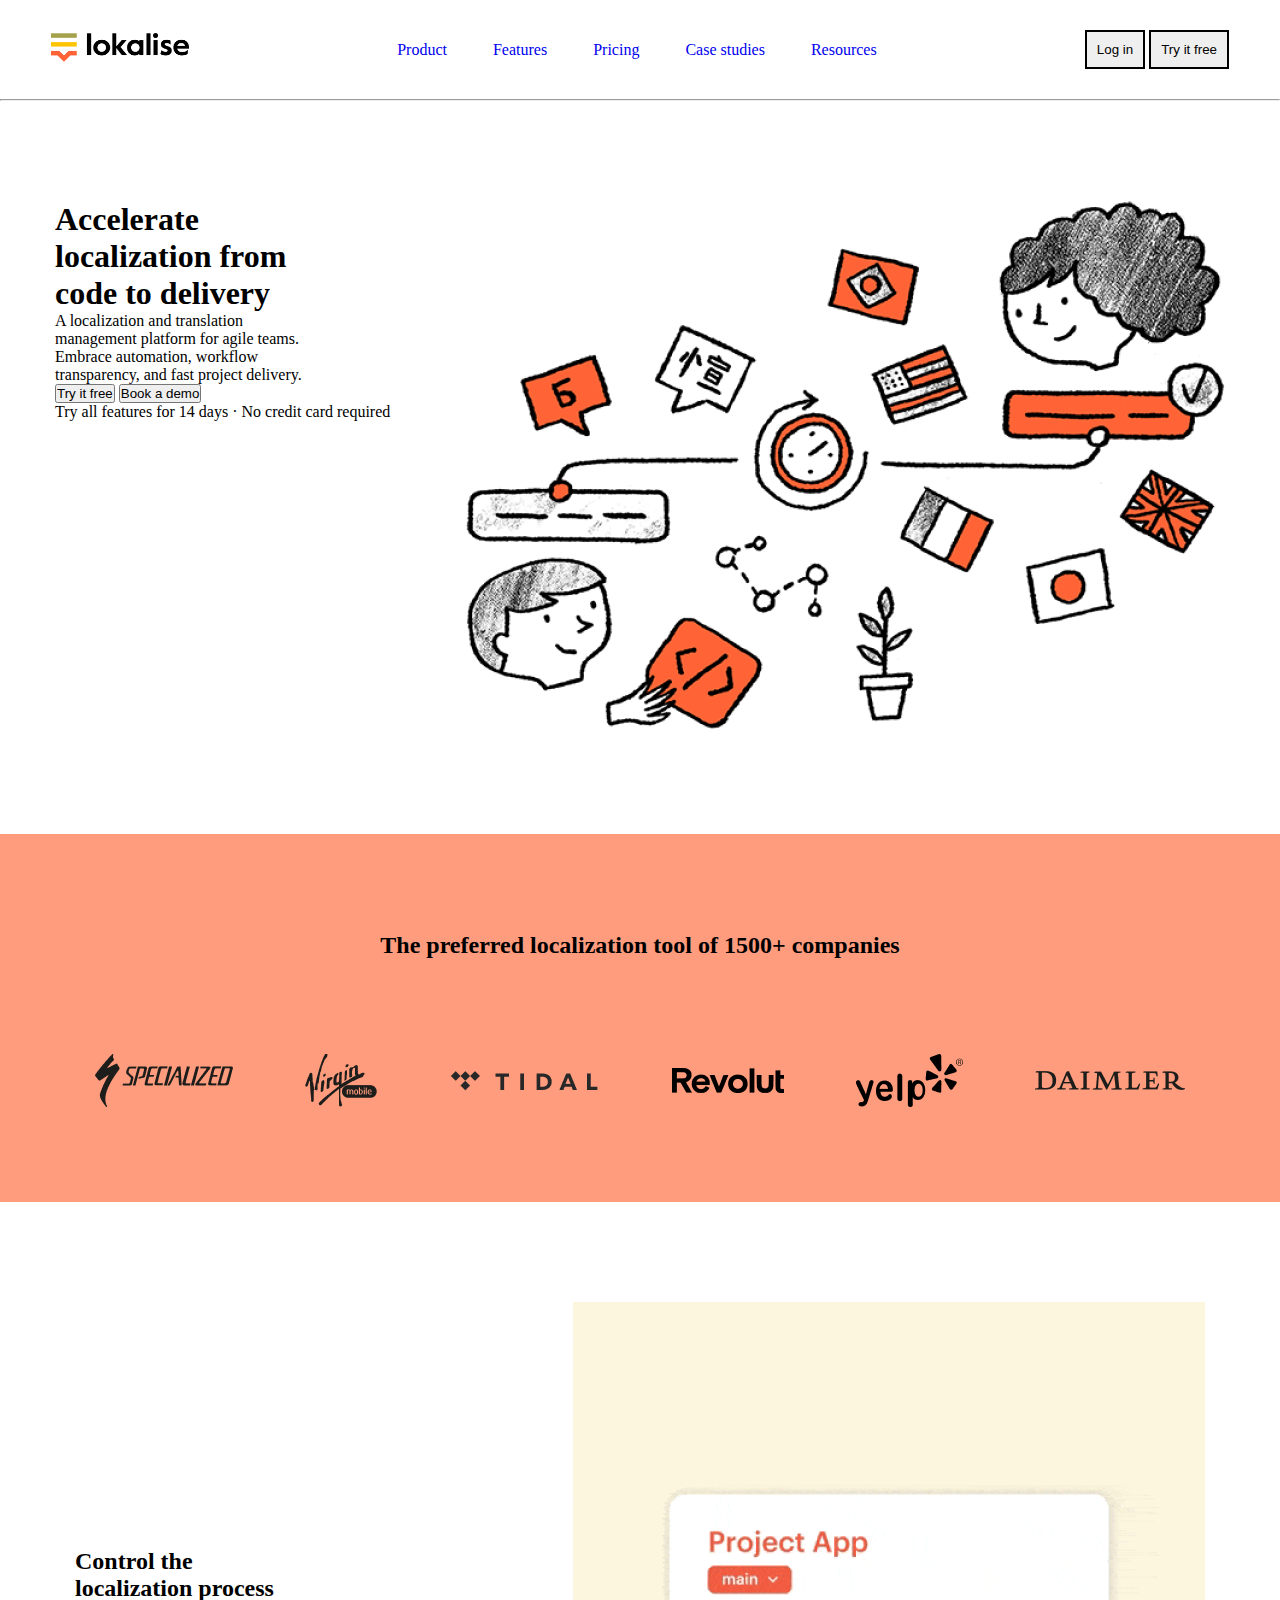
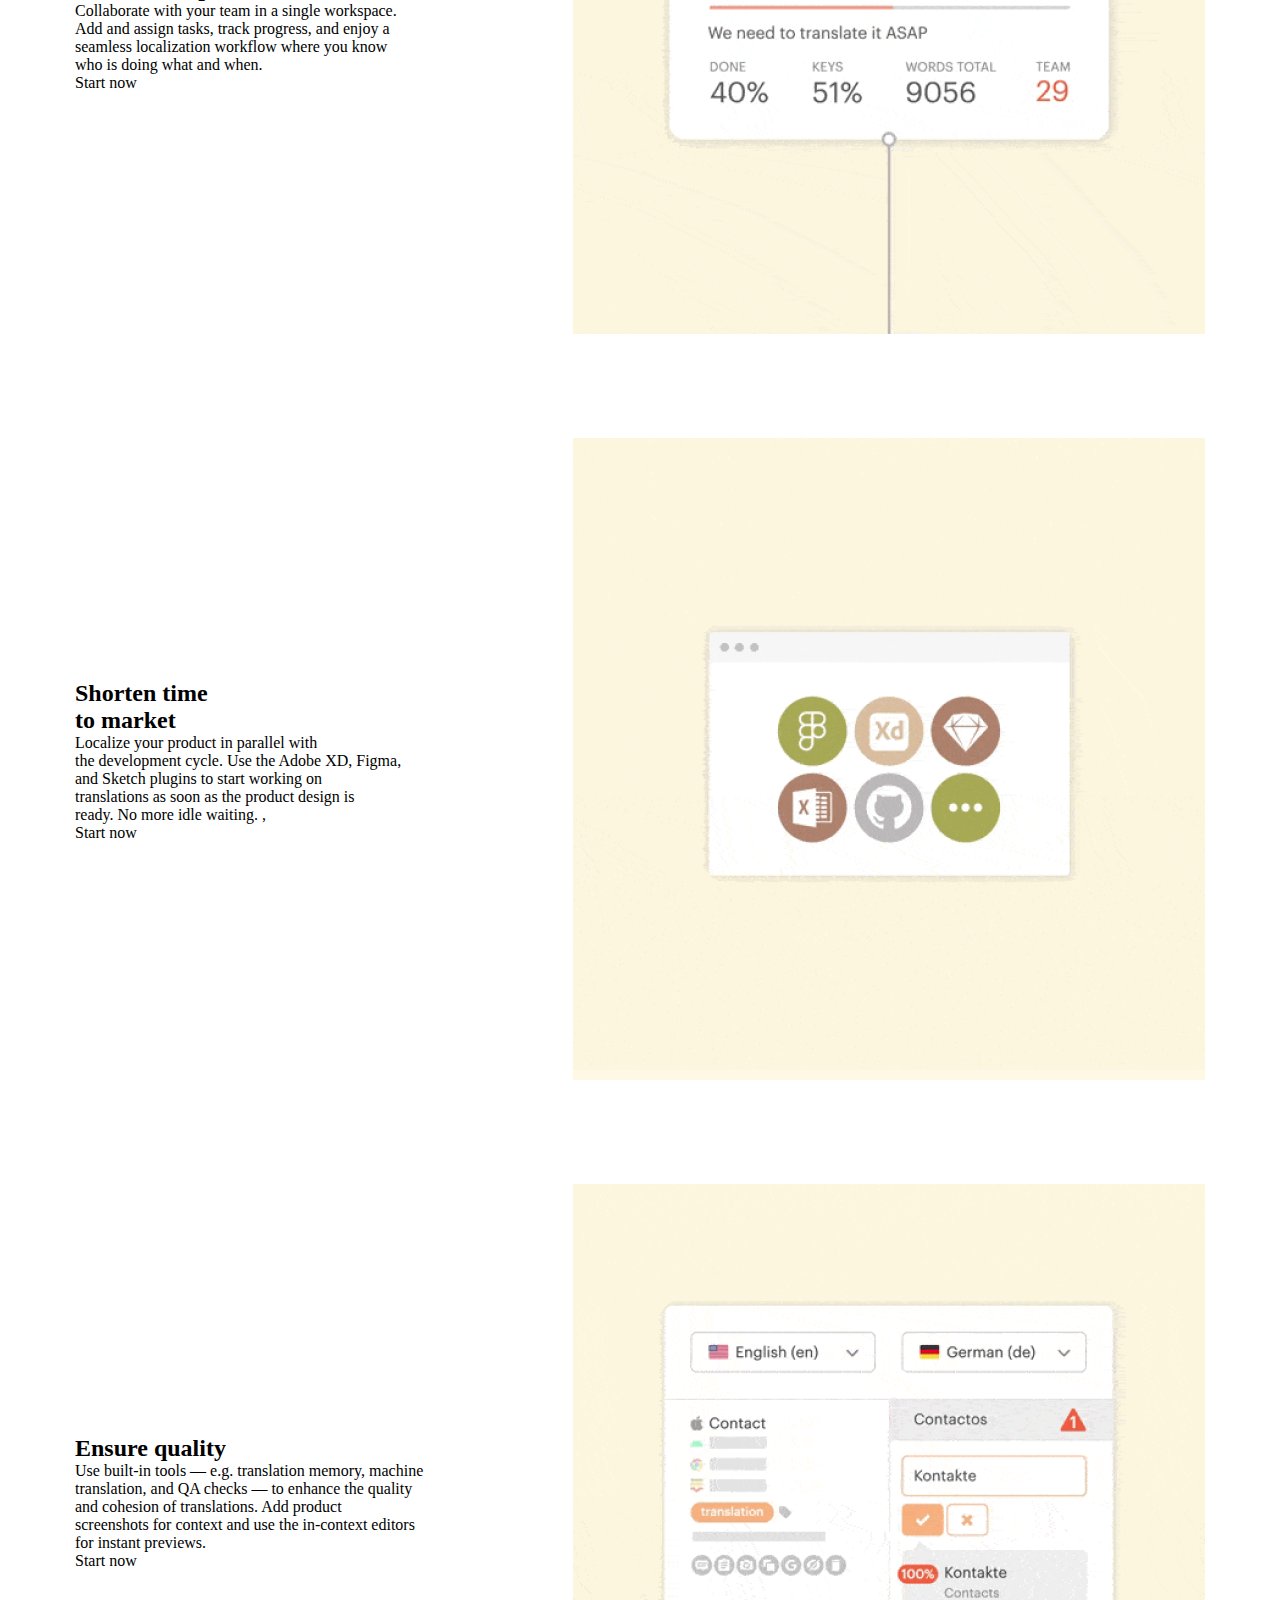
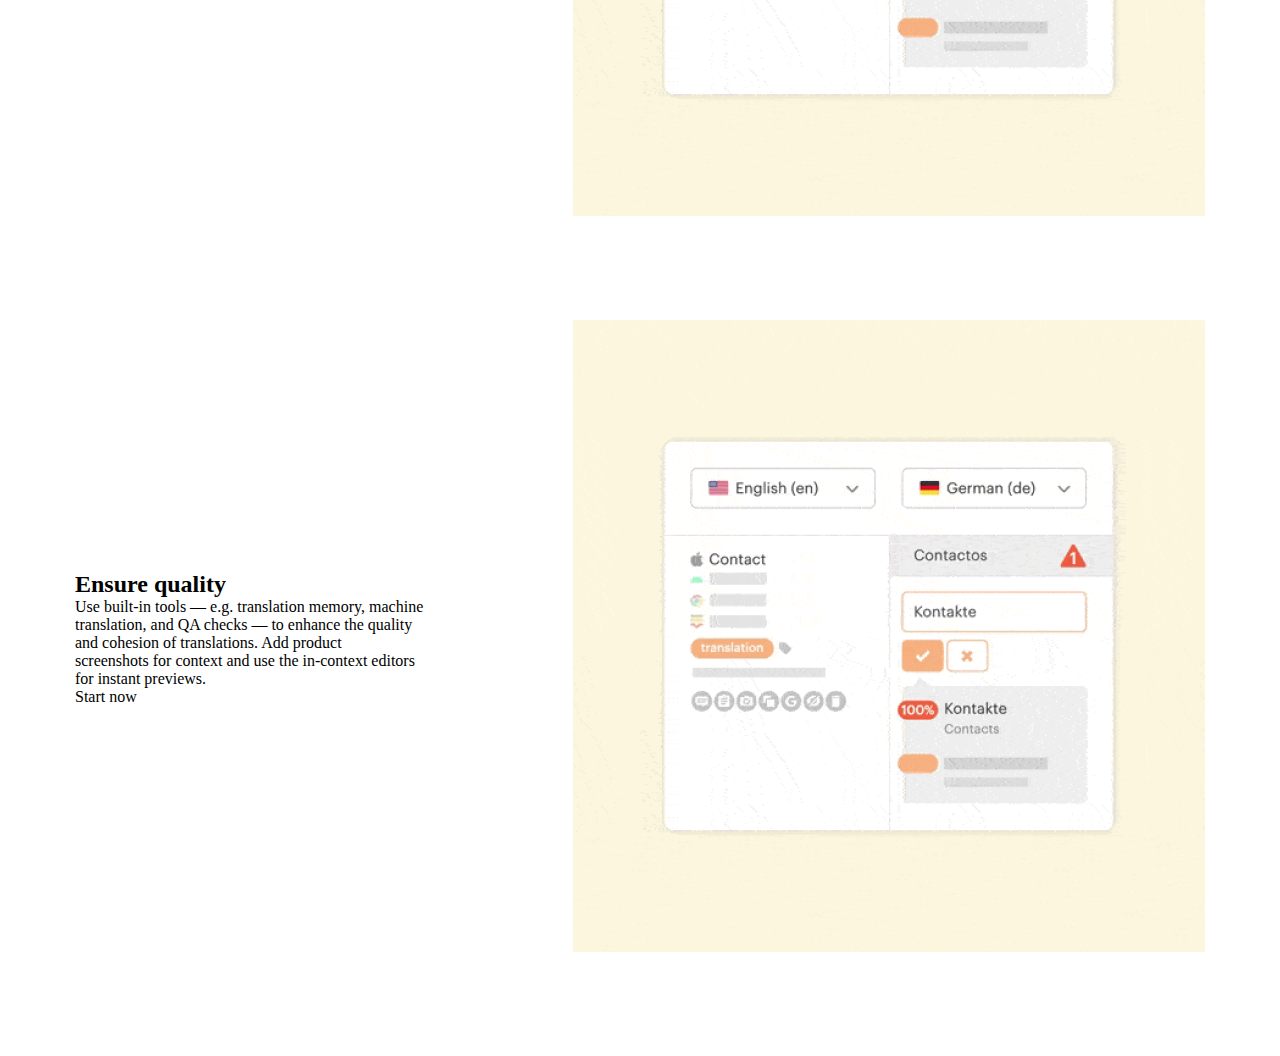
==== index.html @ 1bf02a61 "HW9" ====
<!DOCTYPE html>
<html lang="en">
<head>
    <meta charset="UTF-8">
    <title>Title</title>
    <link rel="stylesheet" href="./css/style.css">
</head>
<body>
    <header class="main_block">
        <div class="header_menu">
            <div class="main_logo">
                <img src="./img/main_logo.png" alt="main logo">
            </div>
            <div class="main_menu">
                <nav>
                    <ul>
                        <li><a href="#">Product</a></li>
                        <li><a href="#">Features</a></li>
                        <li><a href="#">Pricing</a></li>
                        <li><a href="#">Case studies</a></li>
                        <li><a href="#">Resources</a></li>
                    </ul>
                </nav>
            </div>
            <div class="btn_main">
                <button>Log in</button>
                <button>Try it free</button>
            </div>
        </div>
        <hr>
        <section class="header_section">
            <div class="header_block">
                <div class="header_h">
                    <h1>Accelerate <br>
                        localization from <br>
                        code to delivery</h1>
                </div>
                <div class="header_description">
                    <p>A localization and translation <br>
                        management platform for agile teams. <br>
                        Embrace automation, workflow <br>
                        transparency, and fast project delivery.</p>
                </div>
                <div class="header_btn">
                    <button class="btn_orange">Try it free</button>
                    <button class="btn_white">Book a demo</button>
                </div>
                <div class="header_footer">
                    <p>Try all features for 14 days · No credit card required</p>
                </div>
            </div>
            <div class="header_img">
                <img src="./img/head_bg.png" alt="header image">
            </div>
        </section>
    </header>
    <section class="prefer_block">
        <div class="prefer_h">
            <h2>The preferred localization tool of 1500+ companies</h2>
        </div>
        <div class="prefer_logo">
            <img src="./img/logo1.png" alt="logo">
            <img src="./img/logo2.png" alt="logo">
            <img src="./img/logo3.png" alt="logo">
            <img src="./img/logo4.png" alt="logo">
            <img src="./img/logo5.png" alt="logo">
            <img src="./img/logo6.png" alt="logo">
        </div>
    </section>
    <section class="body_all">
        <div class="body_text">
            <div class="body_h2">
                <h2>Control the<br>
                    localization process</h2>
            </div>
            <div class="body_description">
                <p>Collaborate with your team in a single workspace. <br>
                    Add and assign tasks, track progress, and enjoy a <br>
                    seamless localization workflow where you know <br>
                    who is doing what and when.</p>
            </div>
            <div class="body_start">
                <p>Start now</p>
            </div>
        </div>
        <div class="body_img">
            <img src="./img/body1.png" alt="">
        </div>
    </section>
    <section class="body_all">
        <div class="body_text">
            <div class="body_h2">
                <h2>Shorten time <br>
                    to market</h2>
            </div>
            <div class="body_description">
                <p>Localize your product in parallel with <br>
                    the development cycle. Use the Adobe XD, Figma, <br>
                    and Sketch plugins to start working on <br>
                    translations as soon as the product design is <br>
                    ready. No more idle waiting.
                    ,</p>
            </div>
            <div class="body_start">
                <p>Start now</p>
            </div>
        </div>
        <div class="body_img">
            <img src="./img/body2.png" alt="">
        </div>
    </section>
    <section class="body_all">
        <div class="body_text">
            <div class="body_h2">
                <h2>Ensure quality</h2>
            </div>
            <div class="body_description">
                <p>Use built-in tools — e.g. translation memory, machine <br>
                    translation, and QA checks — to enhance the quality <br>
                    and cohesion of translations. Add product <br>
                    screenshots for context and use the in-context editors <br>
                    for instant previews.</p>
            </div>
            <div class="body_start">
                <p>Start now</p>
            </div>
        </div>
        <div class="body_img">
            <img src="./img/body3.png" alt="">
        </div>
    </section>
    <section class="body_all flex_flow">
        <div class="body_text">
            <div class="body_h2">
                <h2>Ensure quality</h2>
            </div>
            <div class="body_description">
                <p>Use built-in tools — e.g. translation memory, machine <br>
                    translation, and QA checks — to enhance the quality <br>
                    and cohesion of translations. Add product <br>
                    screenshots for context and use the in-context editors <br>
                    for instant previews.</p>
            </div>
            <div class="body_start">
                <p>Start now</p>
            </div>
        </div>
        <div class="body_img">
            <img src="./img/body3.png" alt="">
        </div>
    </section>
    </body>
</html>
---- css/style.css ----
*,body,html{
    margin: 0;
    padding: 0;
    box-sizing: border-box;
    text-decoration: none;
    list-style: none;
    /*border: none;*/
}

.main_block{
}

.main_logo img{
    width: 138px;
}


.header_menu{
    margin: 30px 51px;
    display: flex;
    /*flex-direction: column; !*column-reverse row* *!*/
    /*justify-content: center;*/
    /*justify-content: flex-end;*/
    justify-content: space-between;  /*Основная ось*/
    align-items: center; /*Доп ось*/
    flex-wrap: wrap; /*перенос на след строку*/
}

.main_menu li{
    display: inline-block;
    margin: 0 21px;
}

.btn_main button{
    border: black;
    border: 2px solid black;
    padding: 10px;
}

.header_section{
    display: flex;
    justify-content: space-between;
    margin: 0 55px;
    padding: 100px 0;
    flex-wrap: wrap;
}

.header_block{
/*    margin: 0 55px;*/
/*    padding: 100px 0;*/
/*    background: url("../img/head_bg.png") no-repeat;*/
/*    background-size: contain;*/
/*    background-position: right 150px;*/
}

.header_img{
    float: right;
}

.prefer_block{
    background-color: #FF9C7D;
    min-height: 100px;
}

.prefer_h h2{
    padding-top: 98px;
    text-align: center;
}

.prefer_logo{
    display: flex;
    justify-content: space-between;
    align-items: center;
    padding: 95px;
    flex-wrap: wrap;
}

.body_all{
    display: flex;
    justify-content: space-between;
    margin: 100px 75px;
    align-items: center;
    flex-wrap: wrap;
}

.body_all flex_flow{
    flex-flow: column wrap;
}
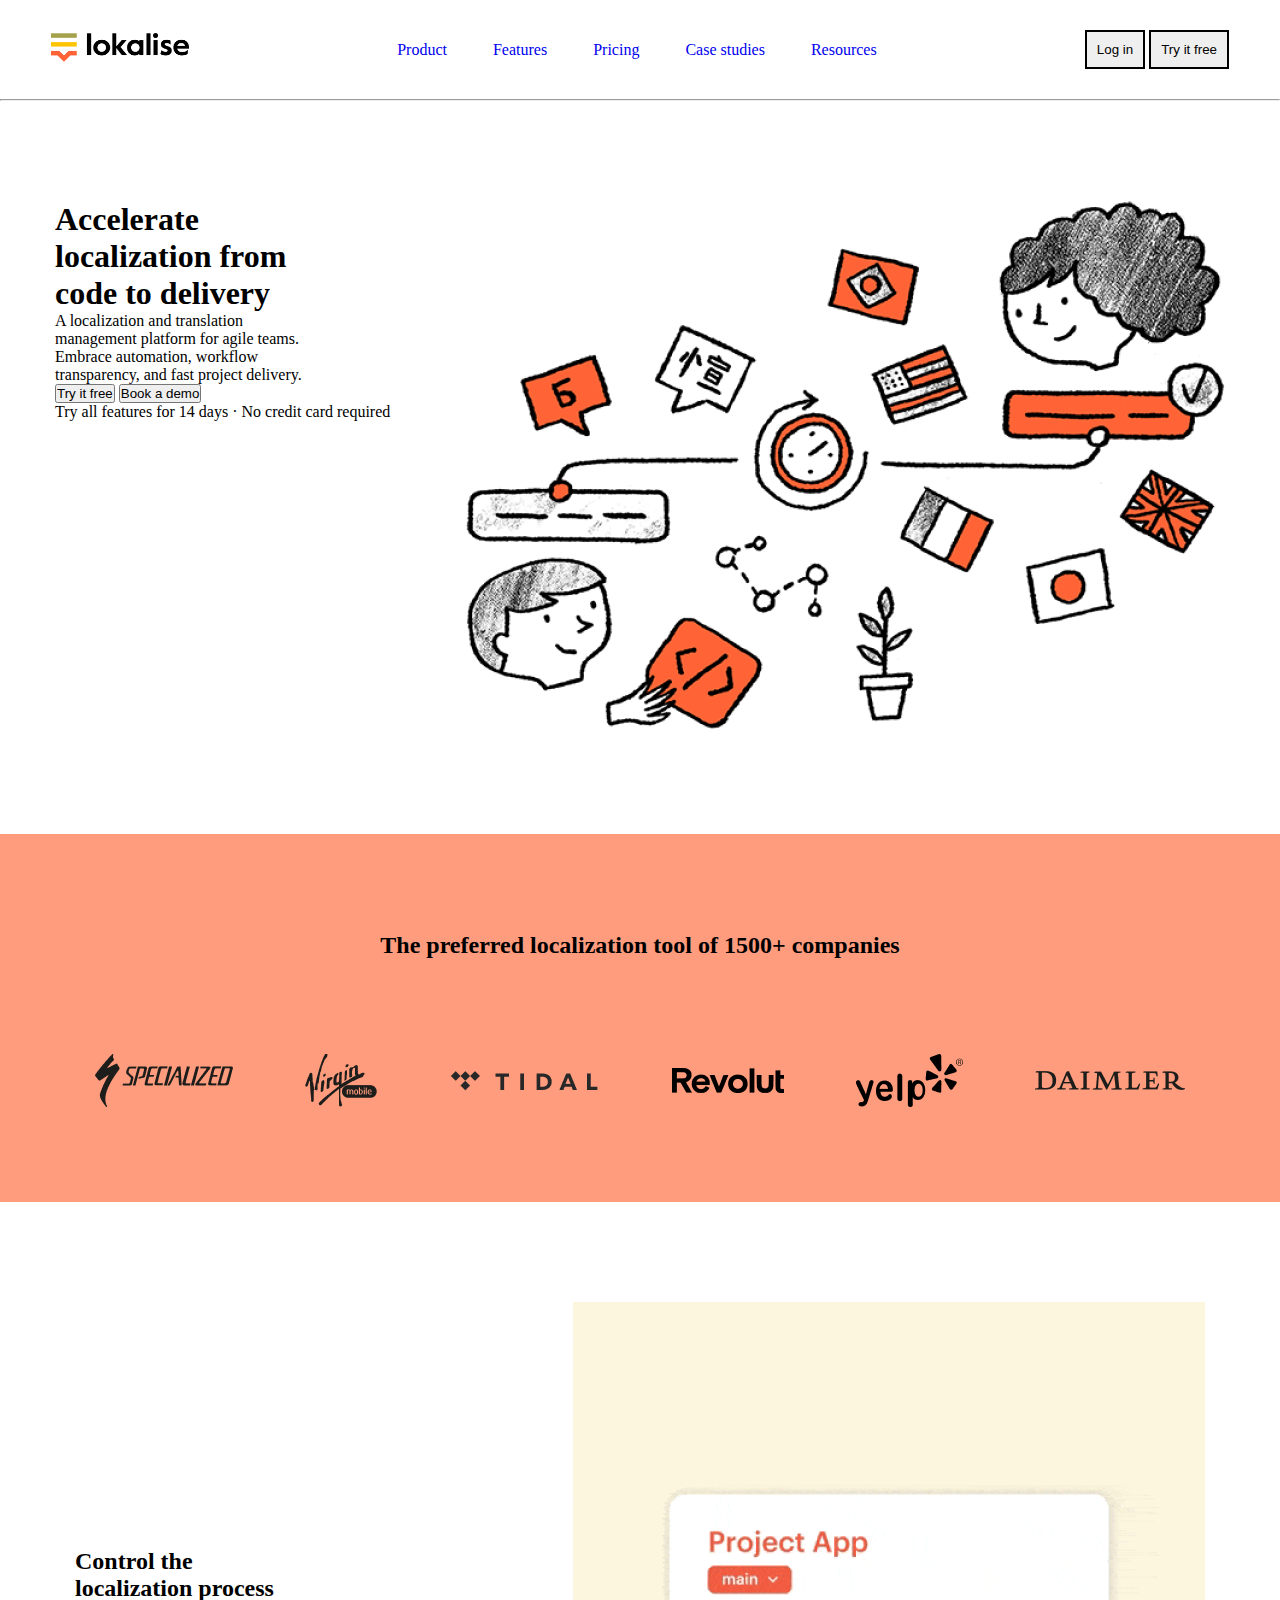
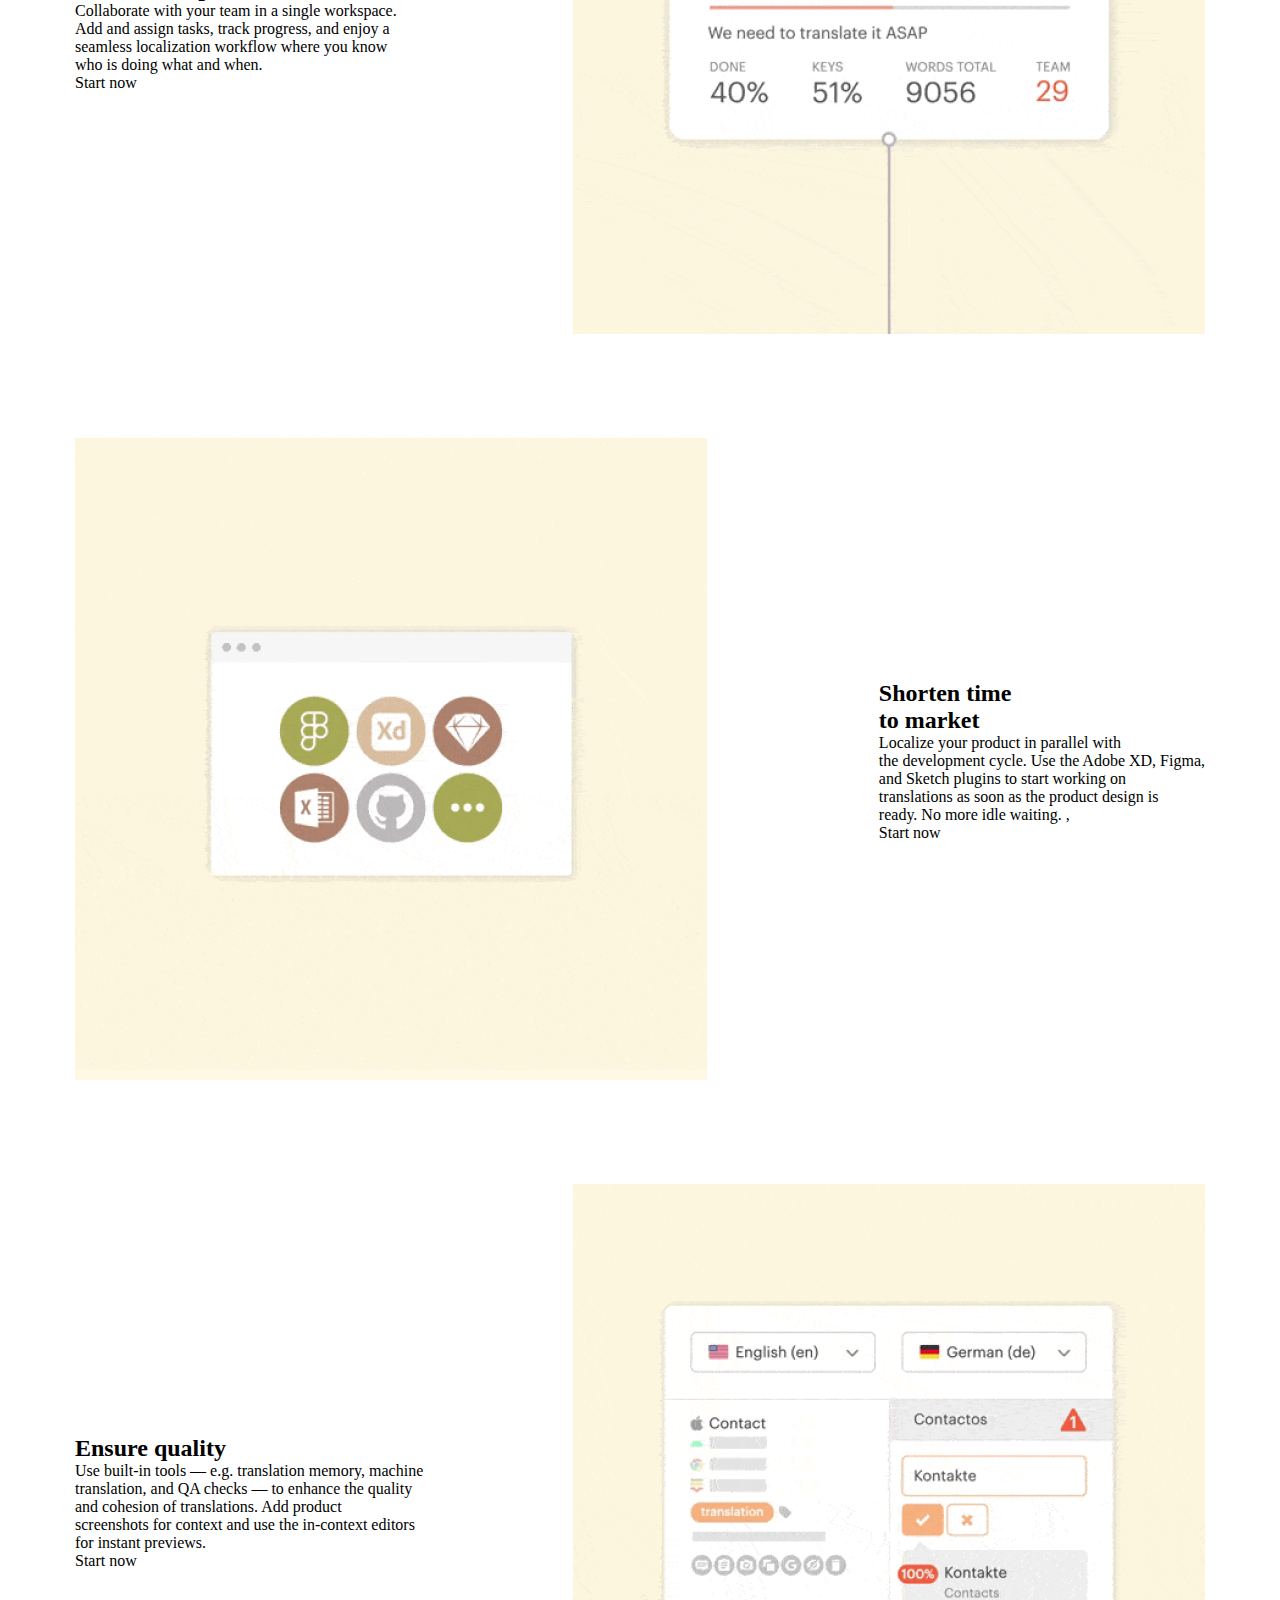
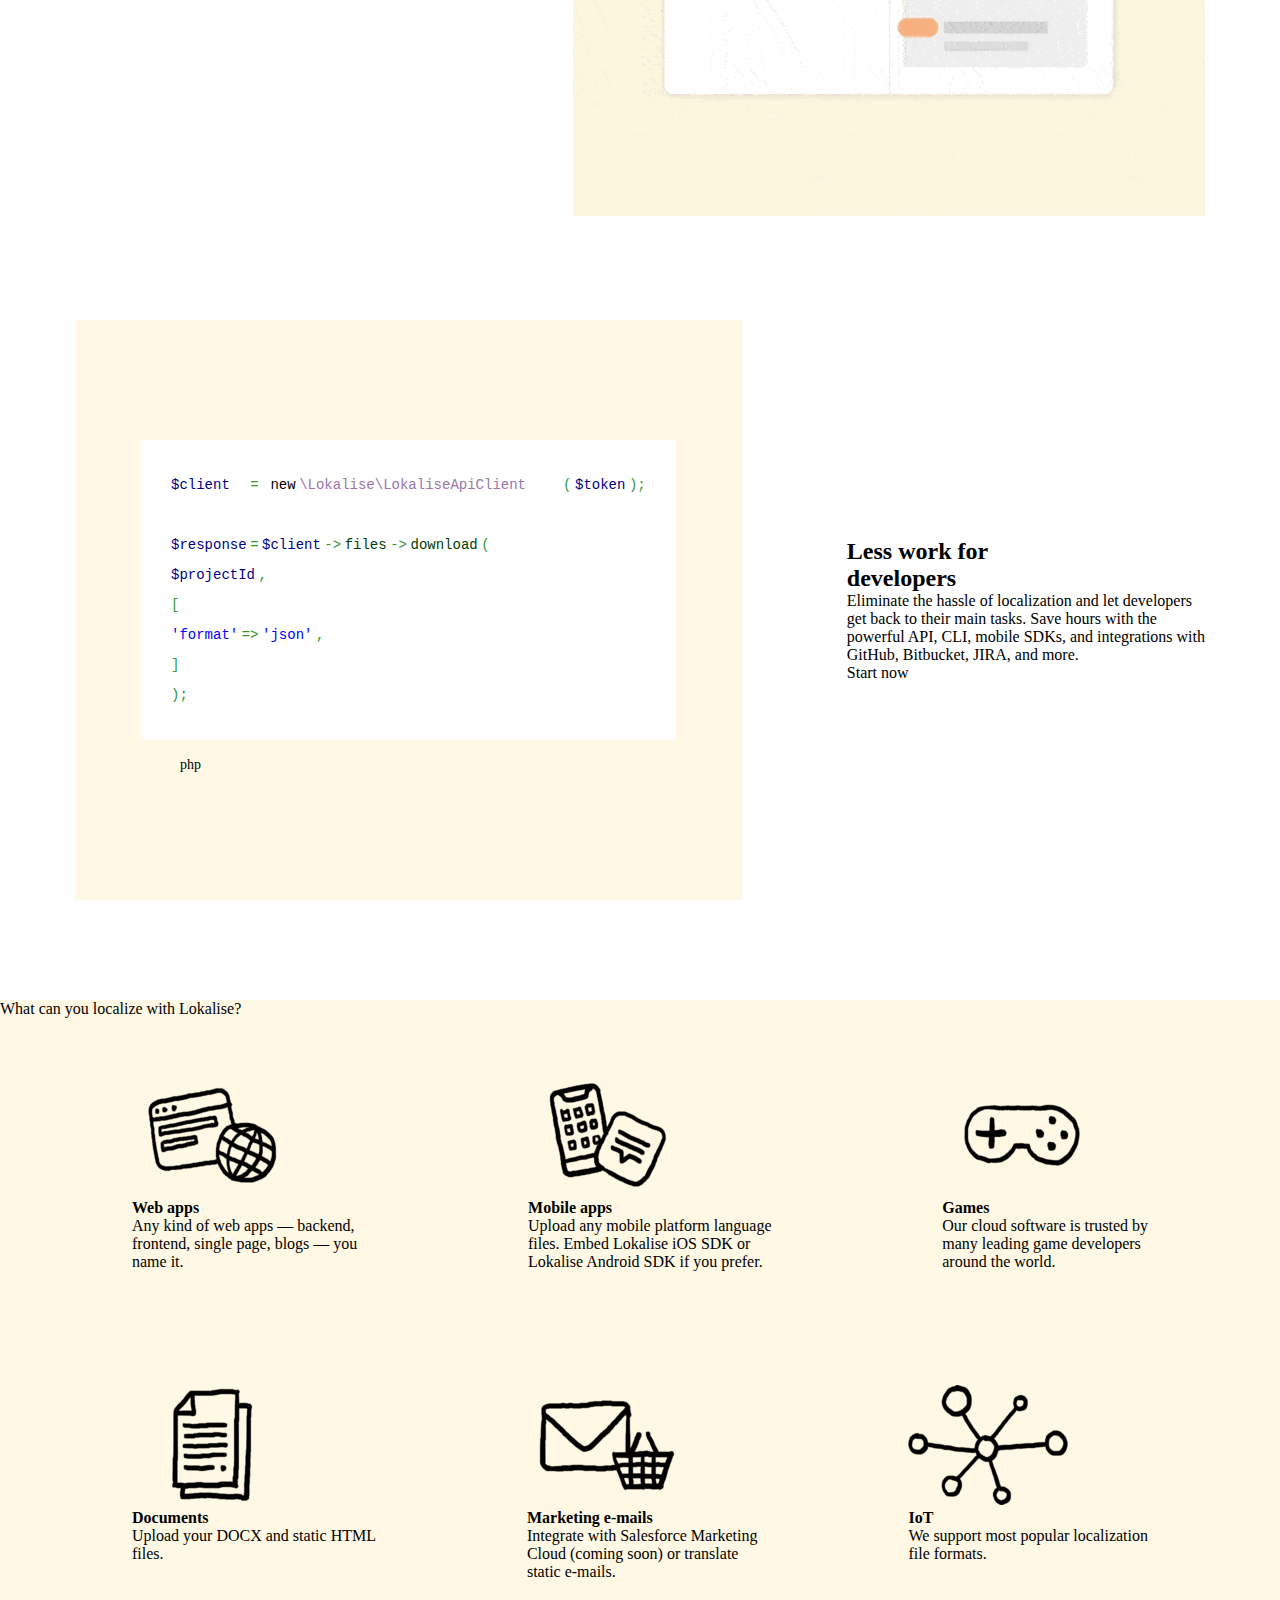
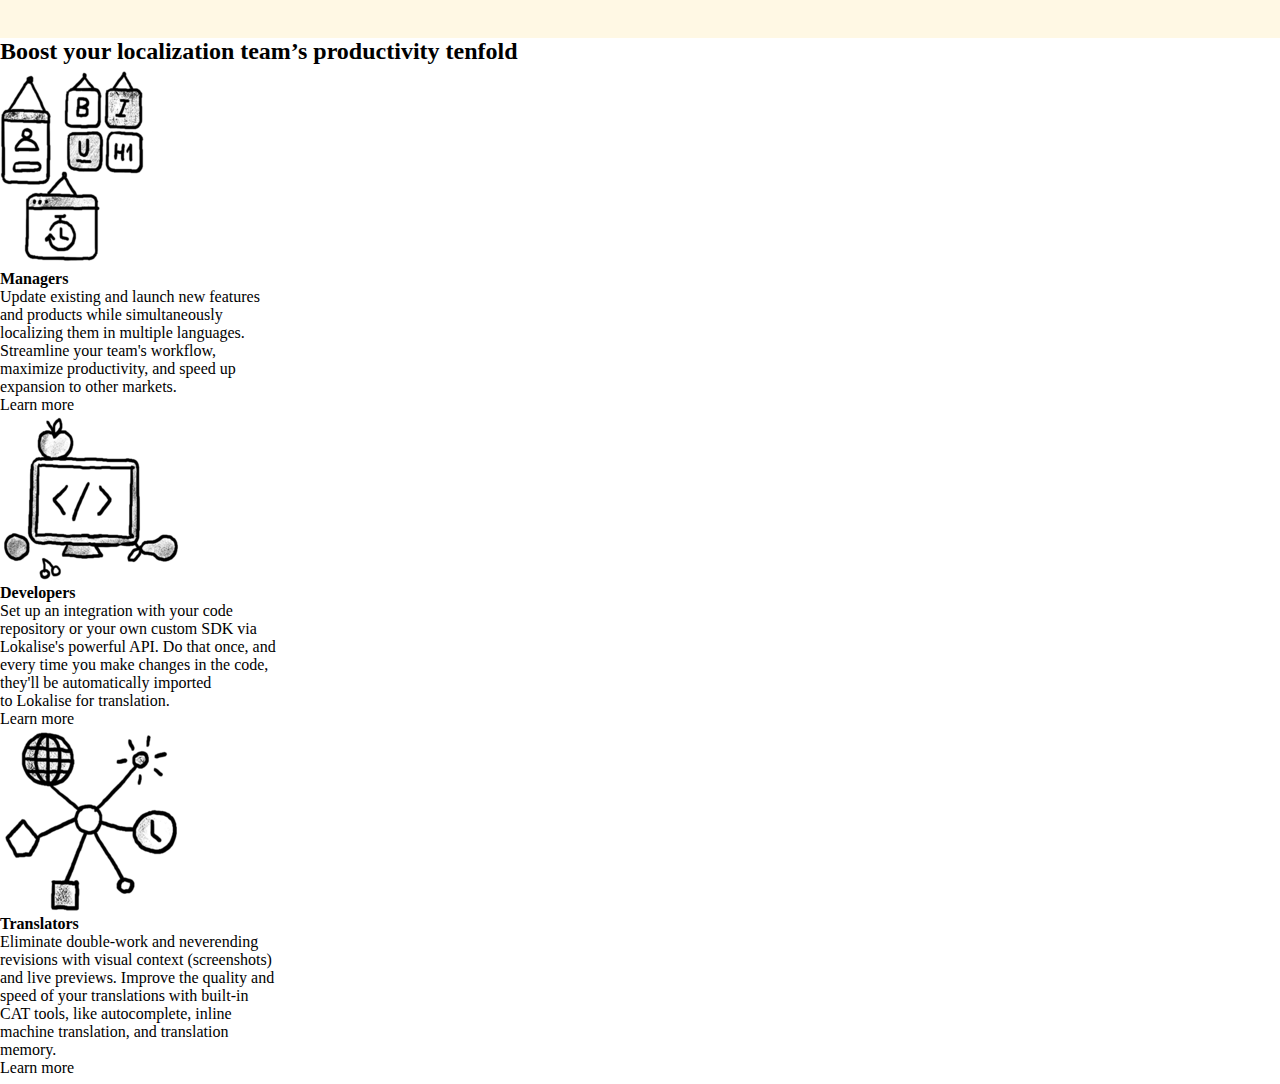
==== commit 1226657a: "HW9" ====
--- a/index.html
+++ b/index.html
@@ -5,149 +5,278 @@
     <title>Title</title>
     <link rel="stylesheet" href="./css/style.css">
 </head>
-<body>
-    <header class="main_block">
-        <div class="header_menu">
-            <div class="main_logo">
-                <img src="./img/main_logo.png" alt="main logo">
-            </div>
-            <div class="main_menu">
-                <nav>
-                    <ul>
-                        <li><a href="#">Product</a></li>
-                        <li><a href="#">Features</a></li>
-                        <li><a href="#">Pricing</a></li>
-                        <li><a href="#">Case studies</a></li>
-                        <li><a href="#">Resources</a></li>
-                    </ul>
-                </nav>
-            </div>
-            <div class="btn_main">
-                <button>Log in</button>
-                <button>Try it free</button>
-            </div>
-        </div>
-        <hr>
-        <section class="header_section">
-            <div class="header_block">
-                <div class="header_h">
-                    <h1>Accelerate <br>
-                        localization from <br>
-                        code to delivery</h1>
-                </div>
-                <div class="header_description">
-                    <p>A localization and translation <br>
-                        management platform for agile teams. <br>
-                        Embrace automation, workflow <br>
-                        transparency, and fast project delivery.</p>
-                </div>
-                <div class="header_btn">
-                    <button class="btn_orange">Try it free</button>
-                    <button class="btn_white">Book a demo</button>
-                </div>
-                <div class="header_footer">
-                    <p>Try all features for 14 days · No credit card required</p>
-                </div>
-            </div>
-            <div class="header_img">
-                <img src="./img/head_bg.png" alt="header image">
-            </div>
-        </section>
-    </header>
-    <section class="prefer_block">
-        <div class="prefer_h">
-            <h2>The preferred localization tool of 1500+ companies</h2>
-        </div>
-        <div class="prefer_logo">
-            <img src="./img/logo1.png" alt="logo">
-            <img src="./img/logo2.png" alt="logo">
-            <img src="./img/logo3.png" alt="logo">
-            <img src="./img/logo4.png" alt="logo">
-            <img src="./img/logo5.png" alt="logo">
-            <img src="./img/logo6.png" alt="logo">
-        </div>
-    </section>
-    <section class="body_all">
-        <div class="body_text">
-            <div class="body_h2">
-                <h2>Control the<br>
-                    localization process</h2>
-            </div>
-            <div class="body_description">
-                <p>Collaborate with your team in a single workspace. <br>
-                    Add and assign tasks, track progress, and enjoy a <br>
-                    seamless localization workflow where you know <br>
-                    who is doing what and when.</p>
-            </div>
-            <div class="body_start">
-                <p>Start now</p>
-            </div>
-        </div>
-        <div class="body_img">
-            <img src="./img/body1.png" alt="">
-        </div>
-    </section>
-    <section class="body_all">
-        <div class="body_text">
-            <div class="body_h2">
-                <h2>Shorten time <br>
-                    to market</h2>
-            </div>
-            <div class="body_description">
-                <p>Localize your product in parallel with <br>
-                    the development cycle. Use the Adobe XD, Figma, <br>
-                    and Sketch plugins to start working on <br>
-                    translations as soon as the product design is <br>
-                    ready. No more idle waiting.
-                    ,</p>
-            </div>
-            <div class="body_start">
-                <p>Start now</p>
-            </div>
-        </div>
-        <div class="body_img">
-            <img src="./img/body2.png" alt="">
-        </div>
-    </section>
-    <section class="body_all">
-        <div class="body_text">
-            <div class="body_h2">
-                <h2>Ensure quality</h2>
-            </div>
-            <div class="body_description">
-                <p>Use built-in tools — e.g. translation memory, machine <br>
-                    translation, and QA checks — to enhance the quality <br>
-                    and cohesion of translations. Add product <br>
-                    screenshots for context and use the in-context editors <br>
-                    for instant previews.</p>
-            </div>
-            <div class="body_start">
-                <p>Start now</p>
-            </div>
-        </div>
-        <div class="body_img">
-            <img src="./img/body3.png" alt="">
-        </div>
-    </section>
-    <section class="body_all flex_flow">
-        <div class="body_text">
-            <div class="body_h2">
-                <h2>Ensure quality</h2>
-            </div>
-            <div class="body_description">
-                <p>Use built-in tools — e.g. translation memory, machine <br>
-                    translation, and QA checks — to enhance the quality <br>
-                    and cohesion of translations. Add product <br>
-                    screenshots for context and use the in-context editors <br>
-                    for instant previews.</p>
-            </div>
-            <div class="body_start">
-                <p>Start now</p>
-            </div>
-        </div>
-        <div class="body_img">
-            <img src="./img/body3.png" alt="">
-        </div>
-    </section>
+    <body>
+        <header class="main_block">
+            <div class="header_menu">
+                <div class="main_logo">
+                    <img src="./img/main_logo.png" alt="main logo">
+                </div>
+                <div class="main_menu">
+                    <nav>
+                        <ul>
+                            <li><a href="#">Product</a></li>
+                            <li><a href="#">Features</a></li>
+                            <li><a href="#">Pricing</a></li>
+                            <li><a href="#">Case studies</a></li>
+                            <li><a href="#">Resources</a></li>
+                        </ul>
+                    </nav>
+                </div>
+                <div class="btn_main">
+                    <button>Log in</button>
+                    <button>Try it free</button>
+                </div>
+            </div>
+            <hr>
+            <section class="header_section">
+                <div class="header_block">
+                    <div class="header_h">
+                        <h1>Accelerate <br>
+                            localization from <br>
+                            code to delivery</h1>
+                    </div>
+                    <div class="header_description">
+                        <p>A localization and translation <br>
+                            management platform for agile teams. <br>
+                            Embrace automation, workflow <br>
+                            transparency, and fast project delivery.</p>
+                    </div>
+                    <div class="header_btn">
+                        <button class="btn_orange">Try it free</button>
+                        <button class="btn_white">Book a demo</button>
+                    </div>
+                    <div class="header_footer">
+                        <p>Try all features for 14 days · No credit card required</p>
+                    </div>
+                </div>
+                <div class="header_img">
+                    <img src="./img/head_bg.png" alt="header image">
+                </div>
+            </section>
+        </header>
+        <section class="prefer_block">
+            <div class="prefer_h">
+                <h2>The preferred localization tool of 1500+ companies</h2>
+            </div>
+            <div class="prefer_logo">
+                <img src="./img/logo1.png" alt="logo">
+                <img src="./img/logo2.png" alt="logo">
+                <img src="./img/logo3.png" alt="logo">
+                <img src="./img/logo4.png" alt="logo">
+                <img src="./img/logo5.png" alt="logo">
+                <img src="./img/logo6.png" alt="logo">
+            </div>
+        </section>
+        <section class="body_all">
+            <div class="body_text">
+                <div class="body_h2">
+                    <h2>Control the<br>
+                        localization process</h2>
+                </div>
+                <div class="body_description">
+                    <p>Collaborate with your team in a single workspace. <br>
+                        Add and assign tasks, track progress, and enjoy a <br>
+                        seamless localization workflow where you know <br>
+                        who is doing what and when.</p>
+                </div>
+                <div class="body_start">
+                    <p>Start now</p>
+                </div>
+            </div>
+            <div class="body_img">
+                <img src="./img/body1.png" alt="">
+            </div>
+        </section>
+        <section class="body_all flex_flow">
+            <div class="body_text">
+                <div class="body_h2">
+                    <h2>Shorten time <br>
+                        to market</h2>
+                </div>
+                <div class="body_description">
+                    <p>Localize your product in parallel with <br>
+                        the development cycle. Use the Adobe XD, Figma, <br>
+                        and Sketch plugins to start working on <br>
+                        translations as soon as the product design is <br>
+                        ready. No more idle waiting.
+                        ,</p>
+                </div>
+                <div class="body_start">
+                    <p>Start now</p>
+                </div>
+            </div>
+            <div class="body_img">
+                <img src="./img/body2.png" alt="">
+            </div>
+        </section>
+        <section class="body_all">
+            <div class="body_text">
+                <div class="body_h2">
+                    <h2>Ensure quality</h2>
+                </div>
+                <div class="body_description">
+                    <p>Use built-in tools — e.g. translation memory, machine <br>
+                        translation, and QA checks — to enhance the quality <br>
+                        and cohesion of translations. Add product <br>
+                        screenshots for context and use the in-context editors <br>
+                        for instant previews.</p>
+                </div>
+                <div class="body_start">
+                    <p>Start now</p>
+                </div>
+            </div>
+            <div class="body_img">
+                <img src="./img/body3.png" alt="">
+            </div>
+        </section>
+        <section class="body_all flex_flow">
+            <div class="body_text">
+                <div class="body_h2">
+                    <h2>Less work for <br>
+                        developers</h2>
+                </div>
+                <div class="body_description">
+                    <p>Eliminate the hassle of localization and let developers <br>
+                        get back to their main tasks. Save hours with the <br>
+                        powerful API, CLI, mobile SDKs, and integrations with <br>
+                        GitHub, Bitbucket, JIRA, and more.</p>
+                </div>
+                <div class="body_start">
+                    <p>Start now</p>
+                </div>
+            </div>
+            <div class="body_img bg_FFF8E4">
+                <div class="code_block">
+                    <div class="code_text">
+                        <code style="color: #000088">$client&nbsp;&nbsp;</code>
+                        <code style="color: #339933">=&nbsp;</code>
+                        <code style="color: #000000">new</code>
+                        <code style="color: #9876AA">\Lokalise\LokaliseApiClient&nbsp;&nbsp;&nbsp;&nbsp;</code>
+                        <code style="color: #339933">(</code>
+                        <code style="color: #000088">$token</code>
+                        <code style="color: #339933">);</code>
+                        <br><br>
+                        <code style="color: #000088">$response</code>
+                        <code style="color: #339933">=</code>
+                        <code style="color: #000088">$client</code>
+                        <code style="color: #339933">-></code>
+                        <code style="color: #004000">files</code>
+                        <code style="color: #339933">-></code>
+                        <code style="color: #004000">download</code>
+                        <code style="color: #339933">(</code>
+                        <br>
+                        <code style="color: #000088">$projectId</code>
+                        <code style="color: #339933">,</code>
+                        <br>
+                        <code style="color: #339933">[</code>
+                        <br>
+                        <code style="color: #0000FF">'format'</code>
+                        <code style="color: #339933">=></code>
+                        <code style="color: #0000FF">'json'</code>
+                        <code style="color: #339933">,</code>
+                        <br>
+                        <code style="color: #339933">]</code>
+                        <br>
+                        <code style="color: #339933">);</code>
+                    </div>
+                </div>
+                <div class="php_text">
+                    <p>php</p>
+                </div>
+            </div>
+        </section>
+        <section class="body_localize">
+            <div class="localize_main">
+                <div class="localize_h">
+                    <p>What can you localize with Lokalise?</p>
+                </div>
+                <div class="localize_blocks">
+                    <div class="localize_img">
+                        <img src="./img/loca1.png" alt="">
+                        <h4>Web apps</h4>
+                        <p>Any kind of web apps — backend, <br>
+                            frontend, single page, blogs — you <br>
+                            name it.</p>
+                    </div>
+                    <div class="localize_img">
+                        <img src="./img/loca2.png" alt="">
+                        <h4>Mobile apps</h4>
+                        <p>Upload any mobile platform language <br>
+                            files. Embed Lokalise iOS SDK or <br>
+                            Lokalise Android SDK if you prefer. </p>
+                    </div>
+                    <div class="localize_img">
+                        <img src="./img/loca3.png" alt="">
+                        <h4>Games</h4>
+                        <p>Our cloud software is trusted by <br>
+                            many leading game developers <br>
+                            around the world.</p>
+                    </div>
+                    <div class="localize_img">
+                        <img src="./img/loca4.png" alt="">
+                        <h4>Documents</h4>
+                        <p>Upload your DOCX and static HTML <br>
+                            files.</p>
+                    </div>
+                    <div class="localize_img">
+                        <img src="./img/loca5.png" alt="">
+                        <h4>Marketing e-mails</h4>
+                        <p>Integrate with Salesforce Marketing <br>
+                            Cloud (coming soon) or translate <br>
+                            static e-mails.</p>
+                    </div>
+                    <div class="localize_img">
+                        <img src="./img/loca6.png" alt="">
+                        <h4>IoT</h4>
+                        <p>We support most popular localization <br>
+                            file formats.</p>
+                    </div>
+                </div>
+            </div>
+
+        </section>
+        <section class="boost">
+            <div class="boost_main">
+                <div class="boost_h">
+                    <h2>Boost your localization team’s productivity tenfold</h2>
+                </div>
+                <div class="boost_blocks">
+                    <div class="boost_block">
+                        <img src="./img/boost1.png" alt="">
+                        <h4>Managers</h4>
+                        <p>Update existing and launch new features <br>
+                            and products while simultaneously <br>
+                            localizing them in multiple languages. <br>
+                            Streamline your team's workflow, <br>
+                            maximize productivity, and speed up <br>
+                            expansion to other markets.</p>
+                        <p>Learn more</p>
+                    </div>
+                    <div class="boost_block">
+                        <img src="./img/boost2.png" alt="">
+                        <h4>Developers</h4>
+                        <p>Set up an integration with your code <br>
+                            repository or your own custom SDK via <br>
+                            Lokalise's powerful API. Do that once, and <br>
+                            every time you make changes in the code, <br>
+                            they'll be automatically imported <br>
+                            to Lokalise for translation.</p>
+                        <p>Learn more</p>
+                    </div>
+                    <div class="boost_block">
+                        <img src="./img/boost3.png" alt="">
+                        <h4>Translators</h4>
+                        <p>Eliminate double-work and neverending <br>
+                            revisions with visual context (screenshots) <br>
+                            and live previews. Improve the quality and <br>
+                            speed of your translations with built-in <br>
+                            CAT tools, like autocomplete, inline <br>
+                            machine translation, and translation <br>
+                            memory.</p>
+                        <p>Learn more</p>
+                    </div>
+                </div>
+            </div>
+        </section>
     </body>
 </html>--- a/css/style.css
+++ b/css/style.css
@@ -83,6 +83,53 @@
     flex-wrap: wrap;
 }
 
-.body_all flex_flow{
-    flex-flow: column wrap;
-}+.flex_flow{
+    flex-flow: row-reverse;
+}
+
+.bg_FFF8E4{
+    /*width: 100px;*/
+    /*height: 100px;*/
+    background: #FFF8E4;
+}
+
+.code_block{
+    /*width: 50px;*/
+    /*height: 50px;*/
+    background: #FFF;
+    margin: 120px 66px 0 66px;
+}
+
+.php_text{
+    margin: 10px 0px 120px 105px;
+    font-family: Roboto;
+    font-size: 14px;
+    font-weight: 400;
+    line-height: 30px;
+    letter-spacing: 0em;
+}
+.code_text{
+    font-family: Roboto;
+    font-size: 14px;
+    font-weight: 400;
+    line-height: 30px;
+    letter-spacing: 0em;
+    text-align: left;
+    padding: 30px;
+}
+
+.body_localize{
+    background: #FFF8E4;
+}
+
+.localize_blocks{
+    margin: 0px 75px;
+    display: flex;
+    justify-content: space-between;
+    flex-wrap: wrap;
+}
+
+.localize_img{
+    padding: 57px;
+}
+
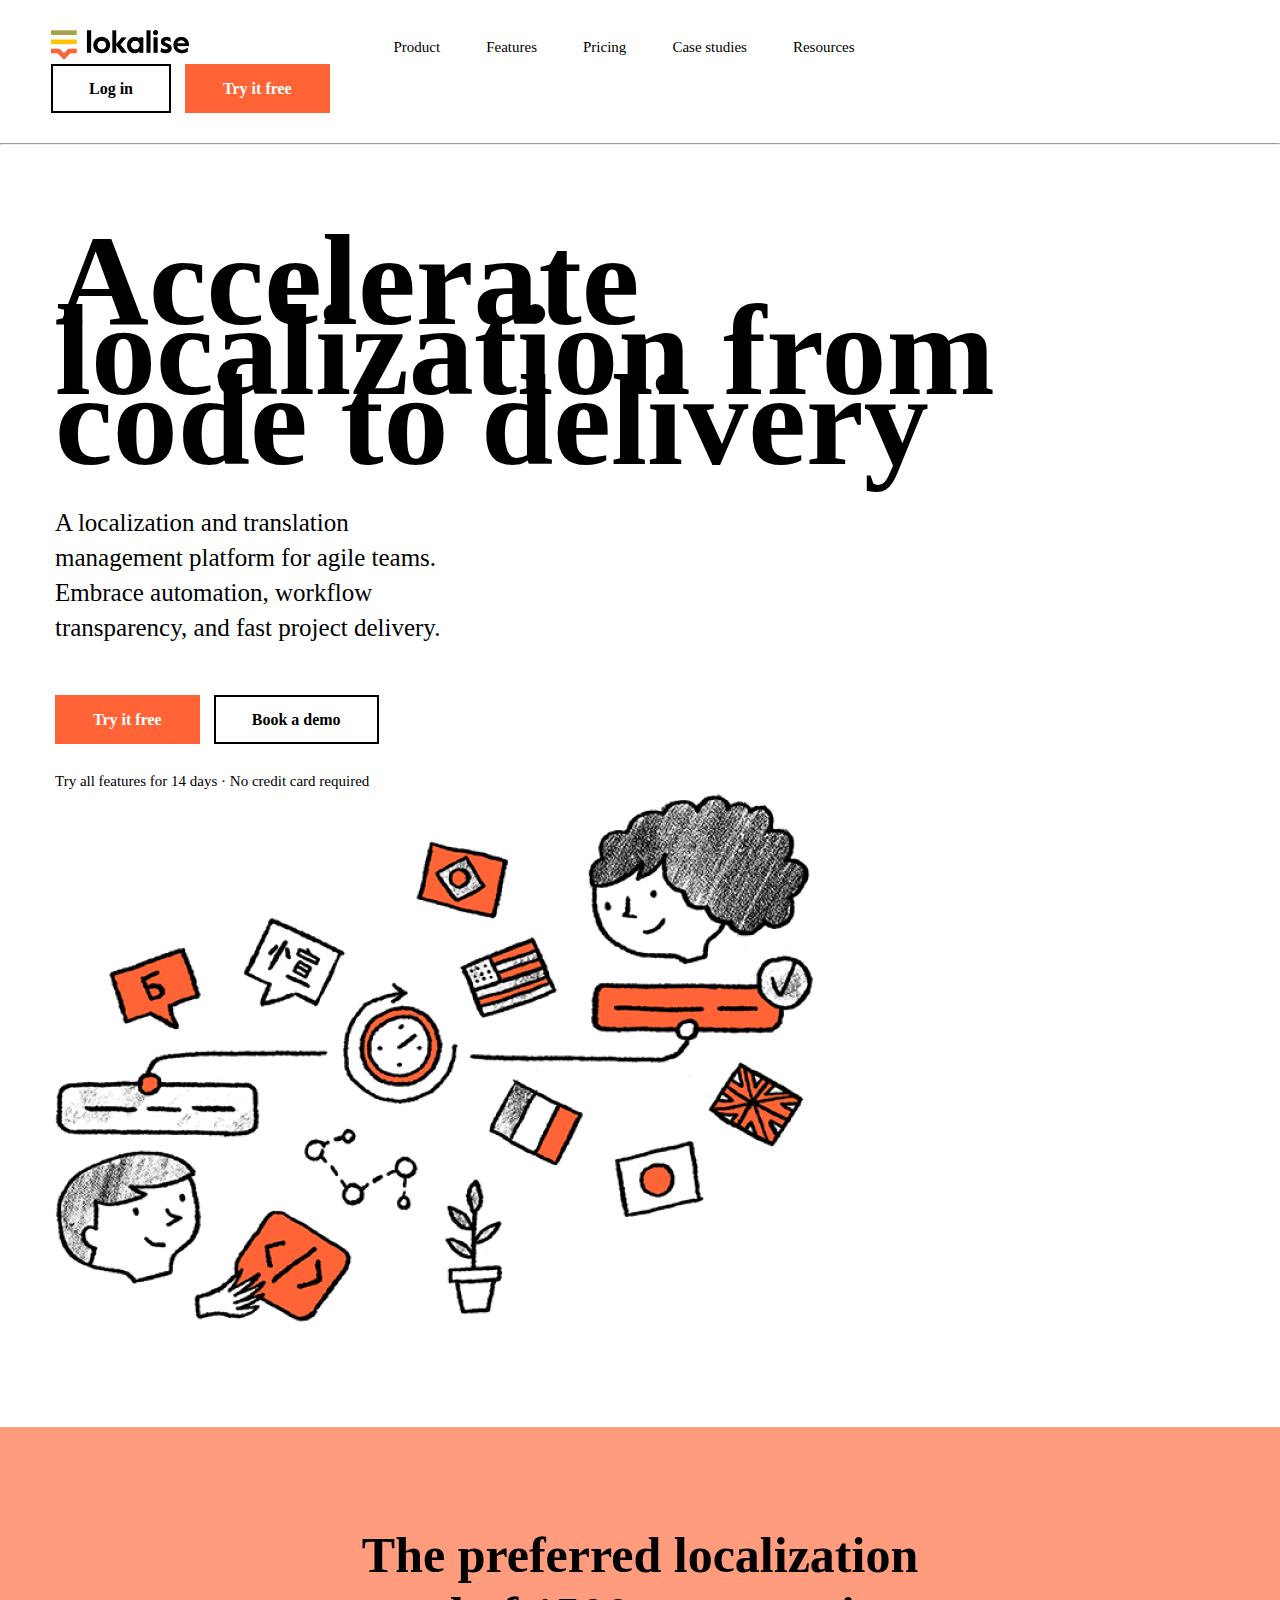
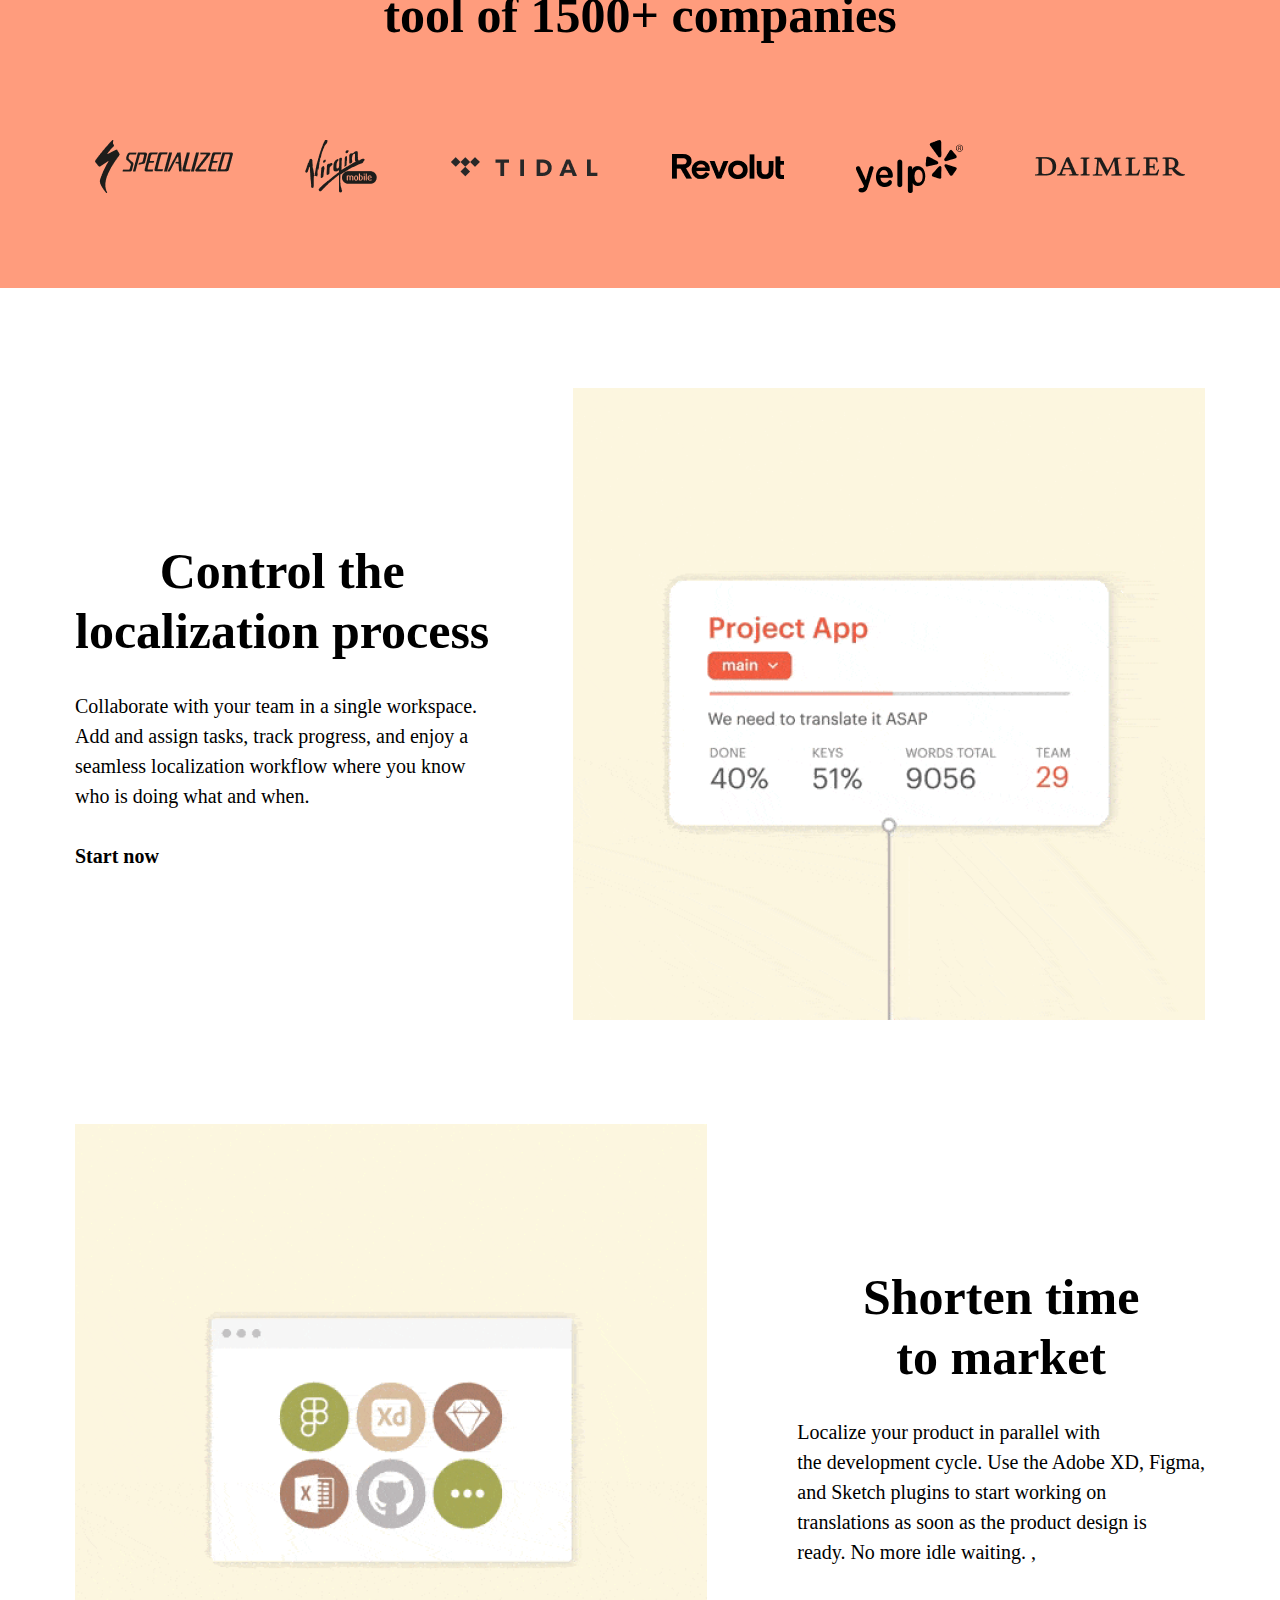
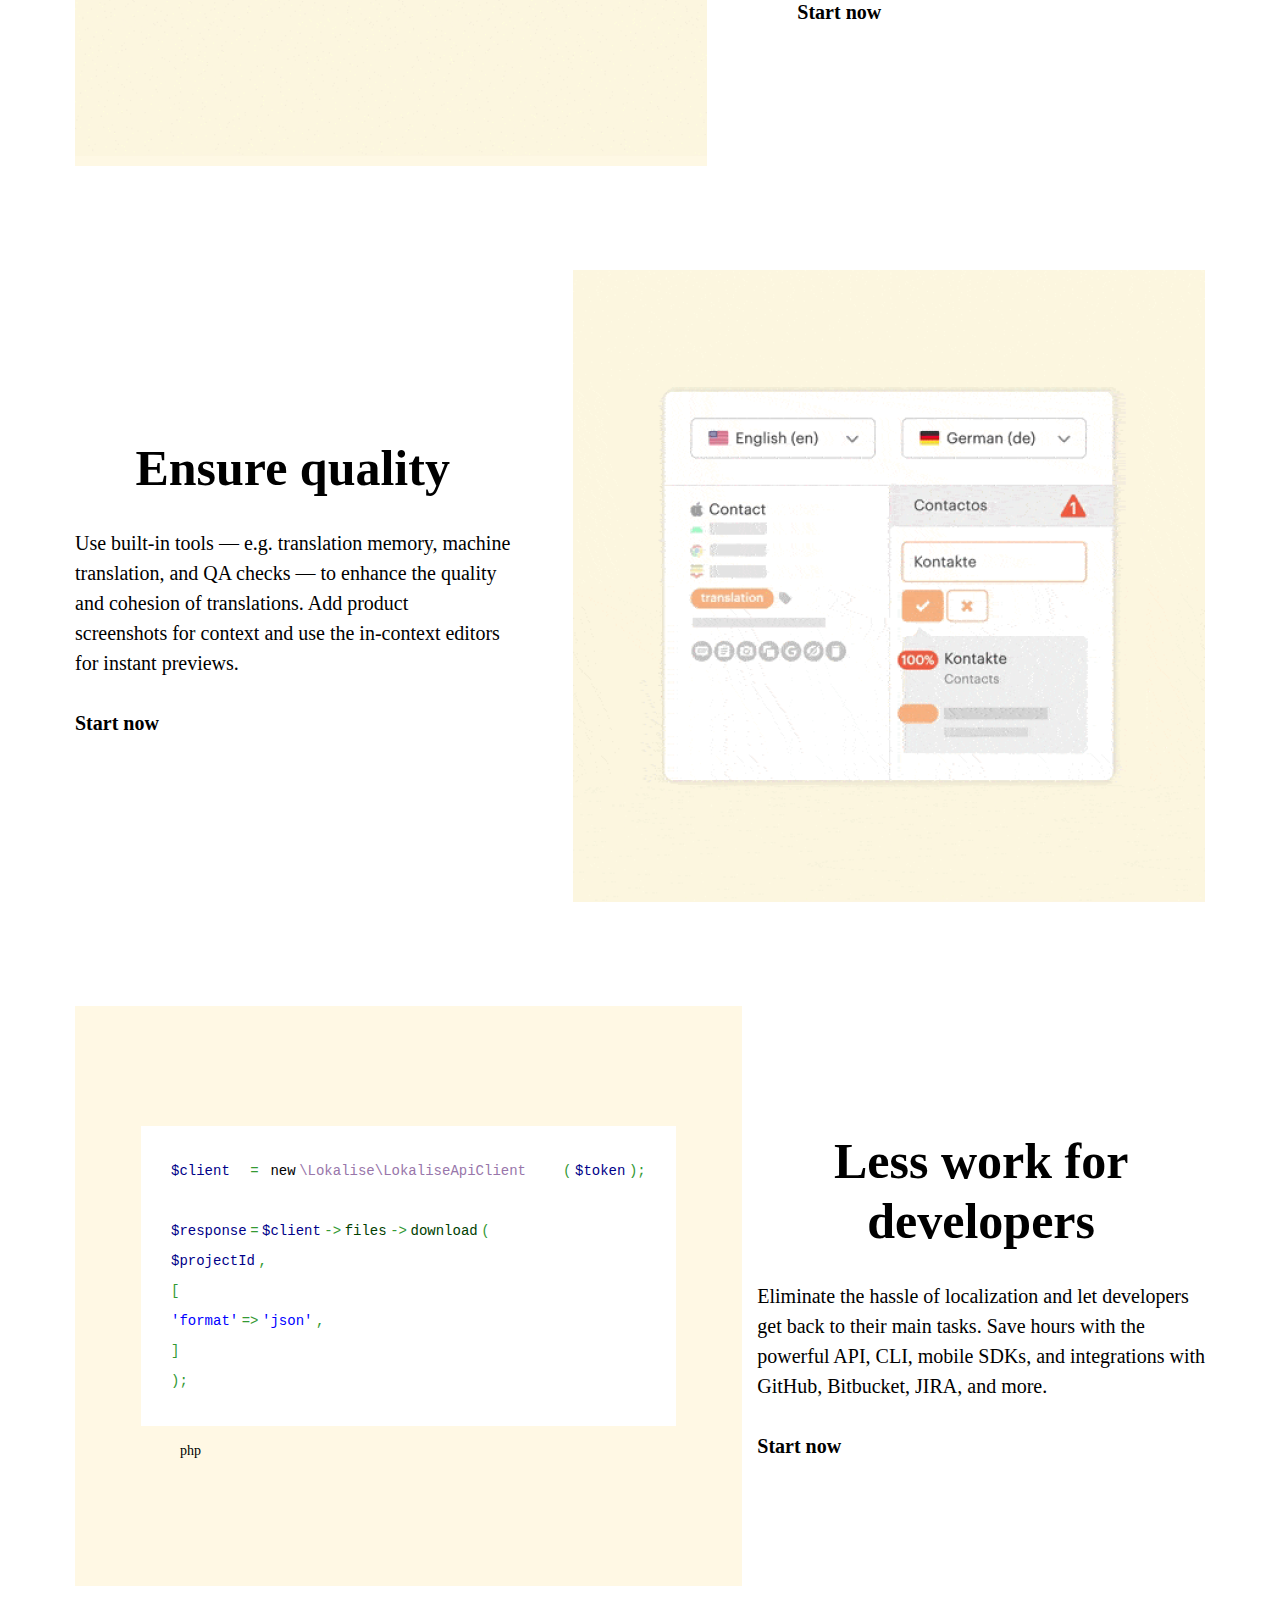
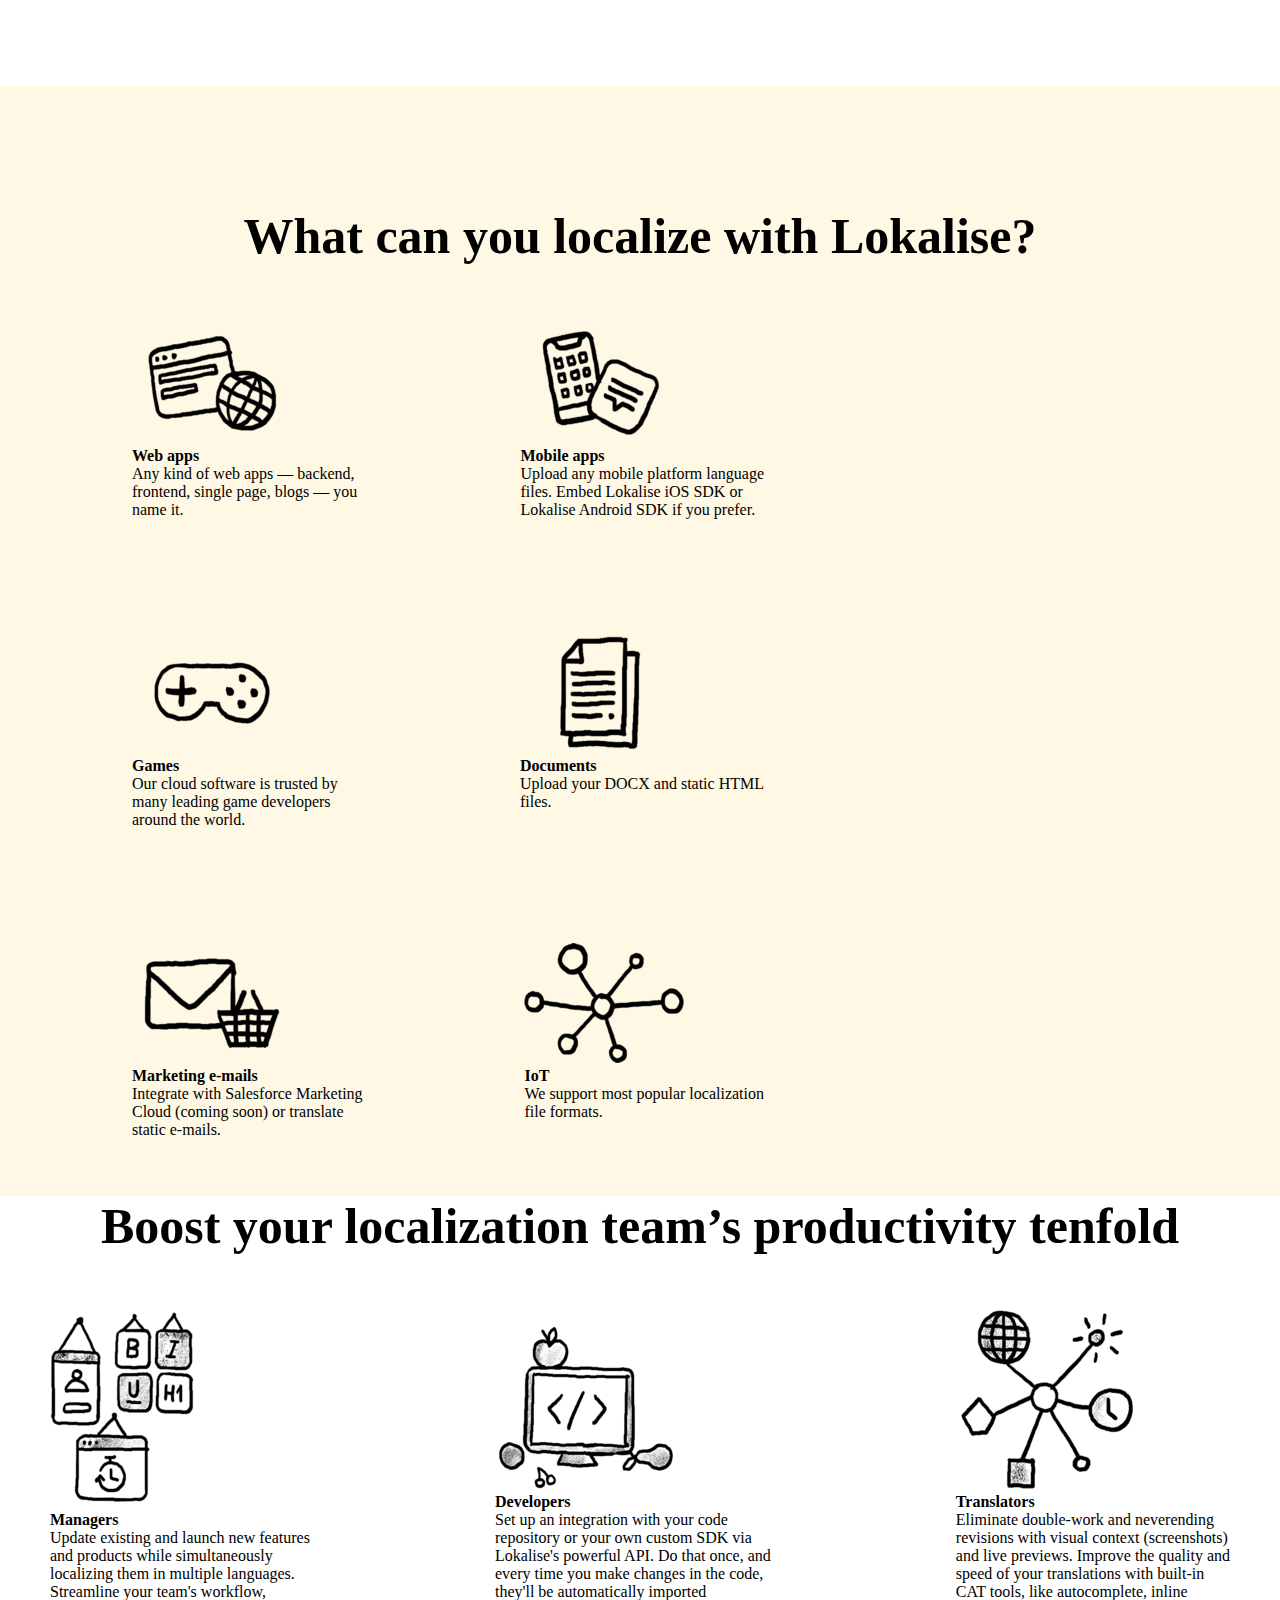
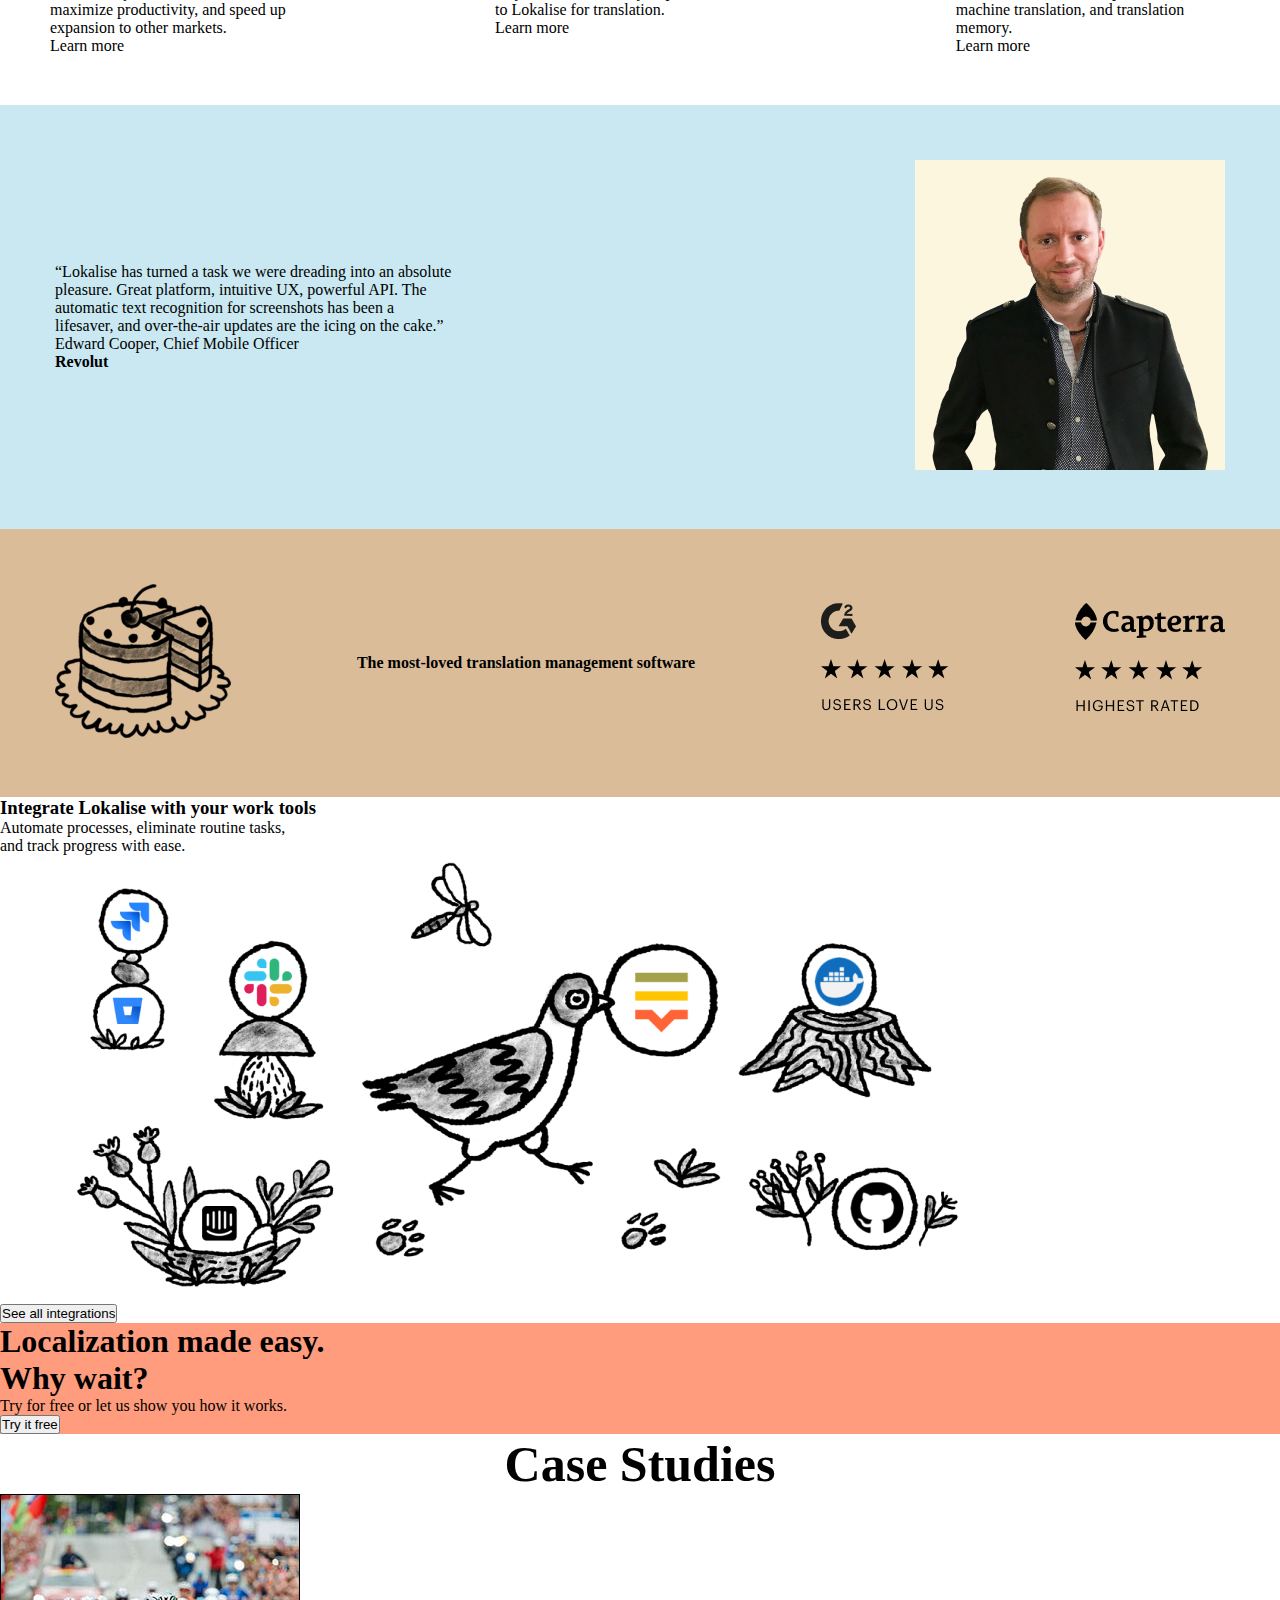
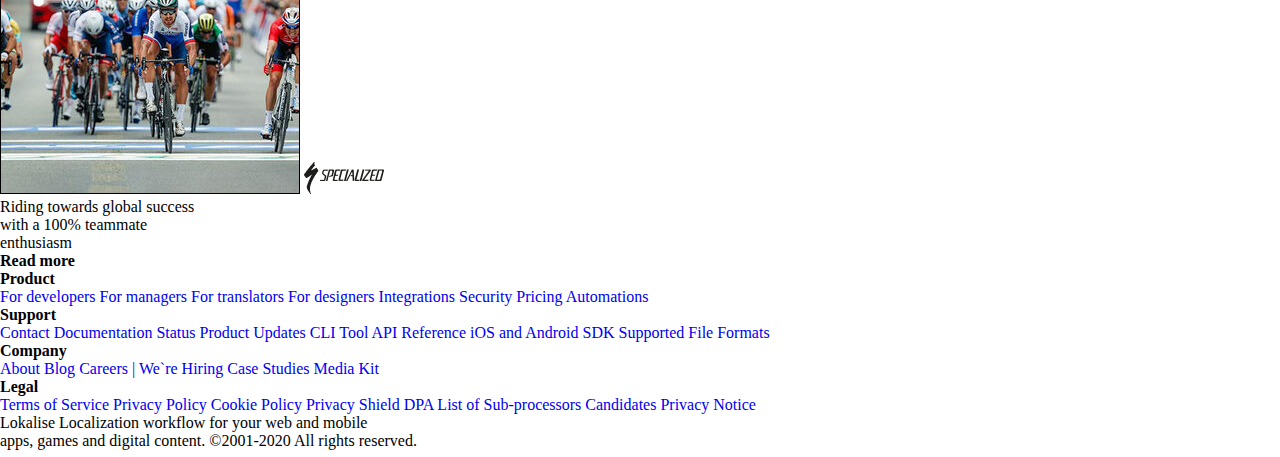
==== commit f63cf58c: "HW9" ====
--- a/index.html
+++ b/index.html
@@ -23,8 +23,8 @@
                     </nav>
                 </div>
                 <div class="btn_main">
-                    <button>Log in</button>
-                    <button>Try it free</button>
+                    <button class="btn_white">Log in</button>
+                    <button class="btn_orange">Try it free</button>
                 </div>
             </div>
             <hr>
@@ -45,7 +45,7 @@
                         <button class="btn_orange">Try it free</button>
                         <button class="btn_white">Book a demo</button>
                     </div>
-                    <div class="header_footer">
+                    <div class="header_end">
                         <p>Try all features for 14 days · No credit card required</p>
                     </div>
                 </div>
@@ -56,7 +56,8 @@
         </header>
         <section class="prefer_block">
             <div class="prefer_h">
-                <h2>The preferred localization tool of 1500+ companies</h2>
+                <h2>The preferred localization <br>
+                    tool of 1500+ companies</h2>
             </div>
             <div class="prefer_logo">
                 <img src="./img/logo1.png" alt="logo">
@@ -188,7 +189,7 @@
         <section class="body_localize">
             <div class="localize_main">
                 <div class="localize_h">
-                    <p>What can you localize with Lokalise?</p>
+                    <h2>What can you localize with Lokalise?</h2>
                 </div>
                 <div class="localize_blocks">
                     <div class="localize_img">
@@ -278,5 +279,137 @@
                 </div>
             </div>
         </section>
+        <section class="revolut">
+            <div class="revolut_blocks">
+                <div class="revolut_text">
+                    <div class="revolut_description">
+                        <p>“Lokalise has turned a task we were dreading into an absolute <br>
+                            pleasure. Great platform, intuitive UX, powerful API. The <br>
+                            automatic text recognition for screenshots has been a <br>
+                            lifesaver, and over-the-air updates are the icing on the cake.”
+                        </p>
+                    </div>
+                    <div class="revolut_author">
+                        <p>Edward Cooper, Chief Mobile Officer</p>
+                    </div>
+                    <div class="revolut_H">
+                        <h4>Revolut</h4>
+                    </div>
+                </div>
+                <div class="revolut_img">
+                    <img src="./img/foto.png" alt="foto">
+                </div>
+            </div>
+        </section>
+        <section class="cake">
+            <div class="cake_blocks">
+                <div class="cake_img">
+                    <img src="./img/cake.png" alt="cake">
+                </div>
+                <div class="cake_h">
+                    <h4>The most-loved translation management software</h4>
+                </div>
+                <div class="cake_logo1">
+                    <img src="./img/logo_cake1.png" alt="">
+                </div>
+                <div class="cake_logo2">
+                    <img src="./img/logo_cake2.png" alt="">
+                </div>
+            </div>
+        </section>
+        <section class="bird">
+            <div class="bird_blocks">
+                <div class="bird_h">
+                    <h3>Integrate Lokalise with your work tools</h3>
+                </div>
+                <div class="bird_description">
+                    <p>Automate processes, eliminate routine tasks, <br>
+                        and track progress with ease.
+                    </p>
+                </div>
+                <div class="bird_img">
+                    <img src="./img/bird.png" alt="">
+                </div>
+                <div class="bird_btn">
+                    <button>See all integrations</button>
+                </div>
+            </div>
+        </section>
+        <section class="tryit">
+            <div class="tryit_section">
+                <div class="tryit_h">
+                    <h1>Localization made easy. <br>
+                        Why wait?
+                    </h1>
+                </div>
+                <div class="tryit_description">
+                    <p>Try for free or let us show you how it works.</p>
+                </div>
+                <div class="tryit_btn">
+                    <button>Try it free</button>
+                </div>
+            </div>
+        </section>
+        <footer>
+            <div class="footer_blocks">
+                <div class="footer_block_img">
+                    <h2>Case Studies</h2>
+                    <img src="./img/velo.png" alt="velo">
+                    <img src="./img/velo_logo.png" alt="velo_logo">
+                    <p>Riding towards global success <br>
+                        with a 100% teammate <br>
+                        enthusiasm
+                    </p>
+                    <h4>Read more</h4>
+                </div>
+                <div class="footer_block">
+                    <h4>Product</h4>
+                    <a href="#">For developers</a>
+                    <a href="#">For managers</a>
+                    <a href="#">For translators</a>
+                    <a href="#">For designers</a>
+                    <a href="#">Integrations</a>
+                    <a href="#">Security</a>
+                    <a href="#">Pricing</a>
+                    <a href="#">Automations</a>
+                </div>
+                <div class="footer_block">
+                    <h4>Support</h4>
+                    <a href="#">Contact</a>
+                    <a href="#">Documentation</a>
+                    <a href="#">Status</a>
+                    <a href="#">Product Updates</a>
+                    <a href="#">CLI Tool</a>
+                    <a href="#">API Reference</a>
+                    <a href="#">iOS and Android SDK</a>
+                    <a href="#">Supported File Formats</a>
+                </div>
+                <div class="footer_block">
+                    <h4>Company</h4>
+                    <a href="#">About</a>
+                    <a href="#">Blog</a>
+                    <a href="#">Careers | We`re Hiring</a>
+                    <a href="#">Case Studies</a>
+                    <a href="#">Media Kit</a>
+                </div>
+                <div class="footer_block">
+                    <h4>Legal</h4>
+                    <a href="#">Terms of Service</a>
+                    <a href="#">Privacy Policy</a>
+                    <a href="#">Cookie Policy</a>
+                    <a href="#">Privacy Shield</a>
+                    <a href="#">DPA</a>
+                    <a href="#">List of Sub-processors</a>
+                    <a href="#">Candidates Privacy Notice</a>
+                </div>
+            </div>
+            <div class="footer_end">
+                Lokalise
+                Localization workflow for your web and mobile <br>
+                apps, games and digital content.
+                ©2001-2020
+                All rights reserved.
+            </div>
+        </footer>
     </body>
 </html>--- a/css/style.css
+++ b/css/style.css
@@ -7,7 +7,14 @@
     /*border: none;*/
 }
 
-.main_block{
+h2{
+    text-align: center;
+    font-family: 'Graphik LC TT';
+    font-style: normal;
+    font-weight: 600;
+    font-size: 50px;
+    line-height: 60px;
+    color: #000000;
 }
 
 .main_logo img{
@@ -26,15 +33,49 @@
     flex-wrap: wrap; /*перенос на след строку*/
 }
 
+.main_menu{
+    margin-right: 30%;
+}
+
 .main_menu li{
     display: inline-block;
     margin: 0 21px;
 }
 
-.btn_main button{
-    border: black;
+.main_menu a{
+    font-family: 'Graphik LC TT';
+    font-style: normal;
+    font-weight: 400;
+    font-size: 15px;
+    line-height: 20px;
+    color: #000000;
+}
+
+.btn_white{
     border: 2px solid black;
-    padding: 10px;
+    padding: 0 36px;
+    font-family: 'Graphik LC TT';
+    font-style: normal;
+    font-weight: 600;
+    font-size: 16px;
+    line-height: 45px;
+    background: #FFFFFF;
+    margin-right: 10px;
+    cursor: pointer;
+}
+
+.btn_orange{
+    border: 2px solid #FF6336;
+    padding: 0 36px;
+    font-family: 'Graphik LC TT';
+    font-style: normal;
+    font-weight: 600;
+    font-size: 16px;
+    line-height: 45px;
+    background: #FF6336;
+    color: #FFFFFF;
+    margin-right: 10px;
+    cursor: pointer;
 }
 
 .header_section{
@@ -45,12 +86,34 @@
     flex-wrap: wrap;
 }
 
-.header_block{
-/*    margin: 0 55px;*/
-/*    padding: 100px 0;*/
-/*    background: url("../img/head_bg.png") no-repeat;*/
-/*    background-size: contain;*/
-/*    background-position: right 150px;*/
+.header_h{
+    font-family: 'Graphik LC TT';
+    font-style: normal;
+    font-weight: 600;
+    font-size: 65px;
+    line-height: 70px;
+    color: #000000;
+    padding-bottom: 50px;
+}
+
+.header_description{
+    font-family: 'Graphik LC TT';
+    font-style: normal;
+    font-weight: 400;
+    font-size: 25px;
+    line-height: 35px;
+    color: #000000;
+    padding-bottom: 50px;
+}
+
+.header_end{
+    font-family: 'Graphik LC TT';
+    font-style: normal;
+    font-weight: 400;
+    font-size: 15px;
+    line-height: 25px;
+    color: #000000;
+    margin-top: 25px;
 }
 
 .header_img{
@@ -62,9 +125,8 @@
     min-height: 100px;
 }
 
-.prefer_h h2{
+.prefer_h{
     padding-top: 98px;
-    text-align: center;
 }
 
 .prefer_logo{
@@ -81,6 +143,26 @@
     margin: 100px 75px;
     align-items: center;
     flex-wrap: wrap;
+}
+
+.body_description p{
+    font-family: 'Graphik LC TT';
+    font-style: normal;
+    font-weight: 400;
+    font-size: 20px;
+    line-height: 30px;
+    color: #000000;
+    padding: 30px 0;
+}
+
+.body_start{
+    font-family: 'Graphik LC TT';
+    font-style: normal;
+    font-weight: 600;
+    font-size: 20px;
+    line-height: 30px;
+    color: #000000;
+    cursor: pointer;
 }
 
 .flex_flow{
@@ -122,14 +204,57 @@
     background: #FFF8E4;
 }
 
+.localize_h{
+    padding-top: 120px;
+}
+
 .localize_blocks{
     margin: 0px 75px;
     display: flex;
     justify-content: space-between;
     flex-wrap: wrap;
+    padding-right: 30%;
 }
 
 .localize_img{
     padding: 57px;
 }
 
+.boost_blocks{
+    display: flex;
+    justify-content: space-between;
+    align-items: center;
+    flex-wrap: wrap;
+    padding: 50px;
+}
+
+.revolut{
+    background-color: #C9E8F2;
+}
+
+.revolut_blocks{
+    display: flex;
+    justify-content: space-between;
+    align-items: center;
+    flex-wrap: wrap;
+    padding: 55px;
+}
+
+.cake{
+    background-color: #DABC98;
+    min-height: 100px;
+}
+
+.cake_blocks{
+    display: flex;
+    justify-content: space-between;
+    align-items: center;
+    flex-wrap: wrap;
+    padding: 55px;
+}
+
+.tryit{
+    background-color: #FF9C7D;
+    min-height: 100px;
+}
+
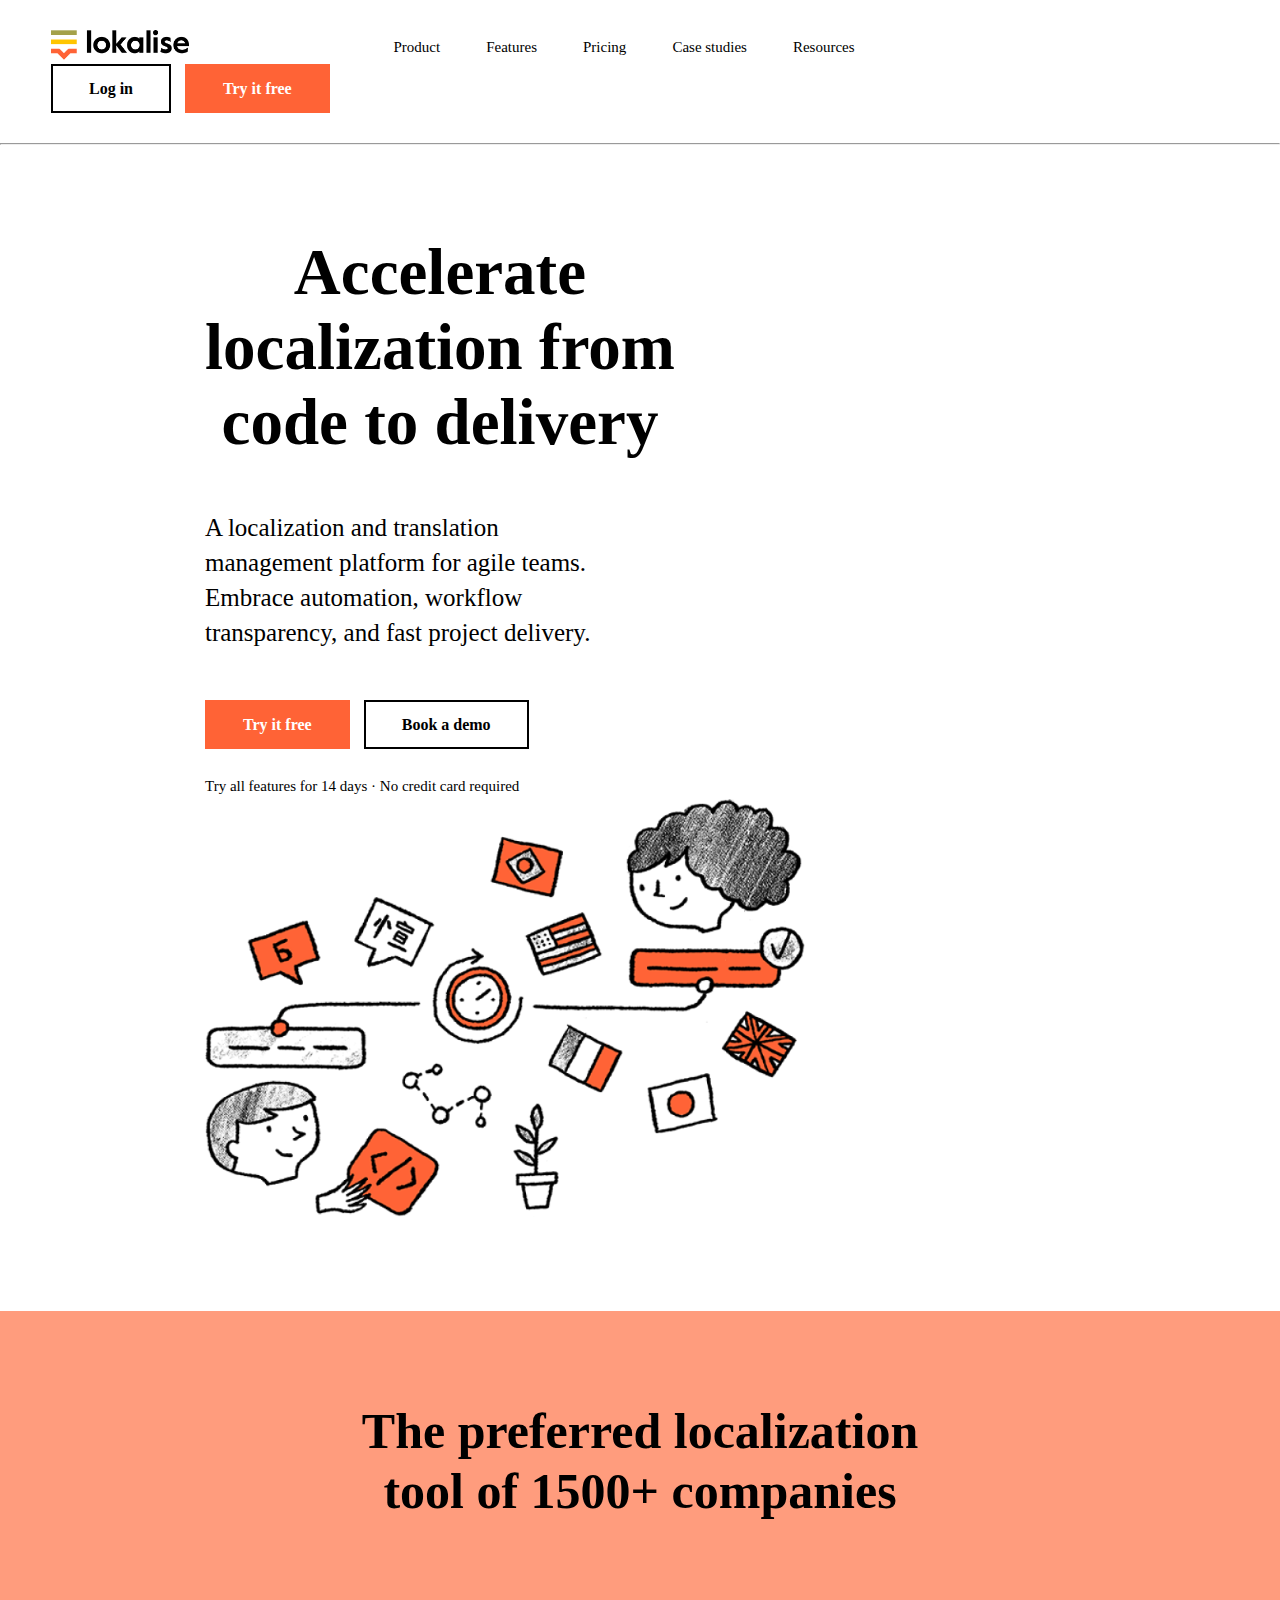
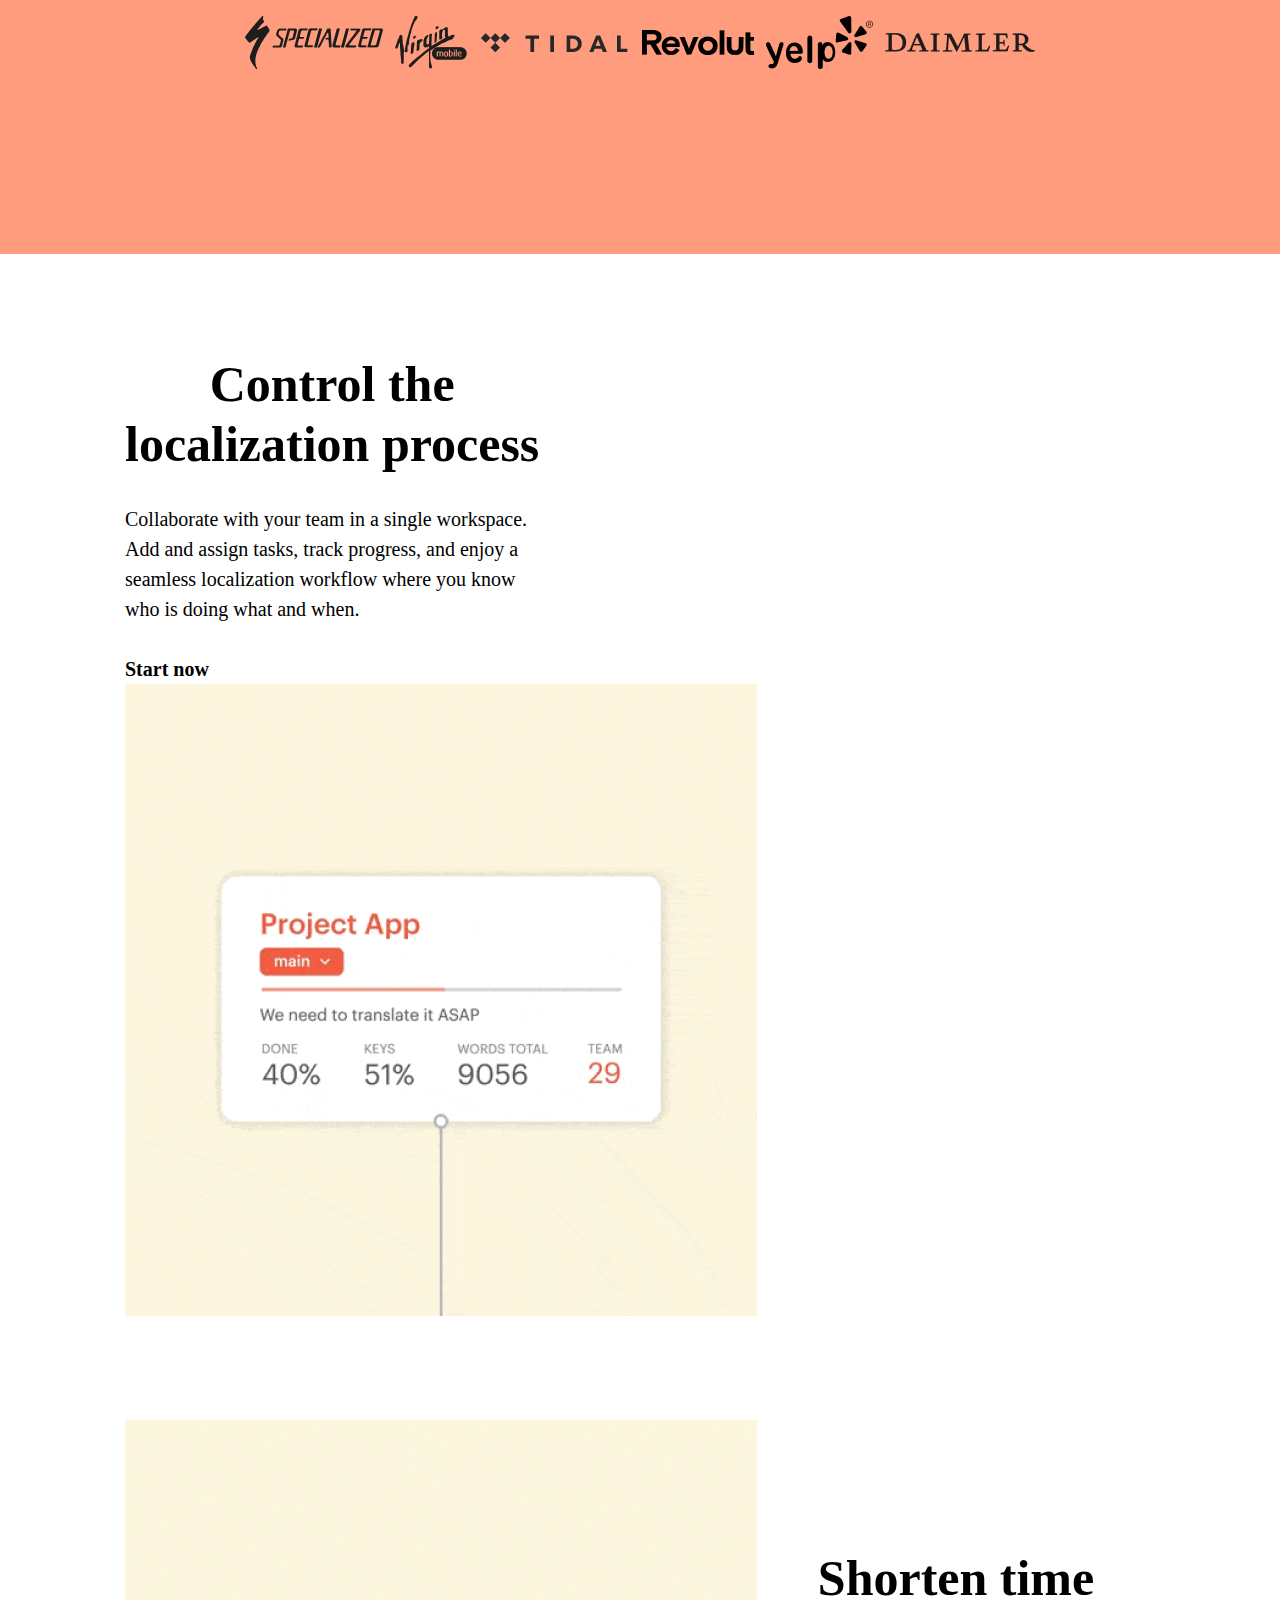
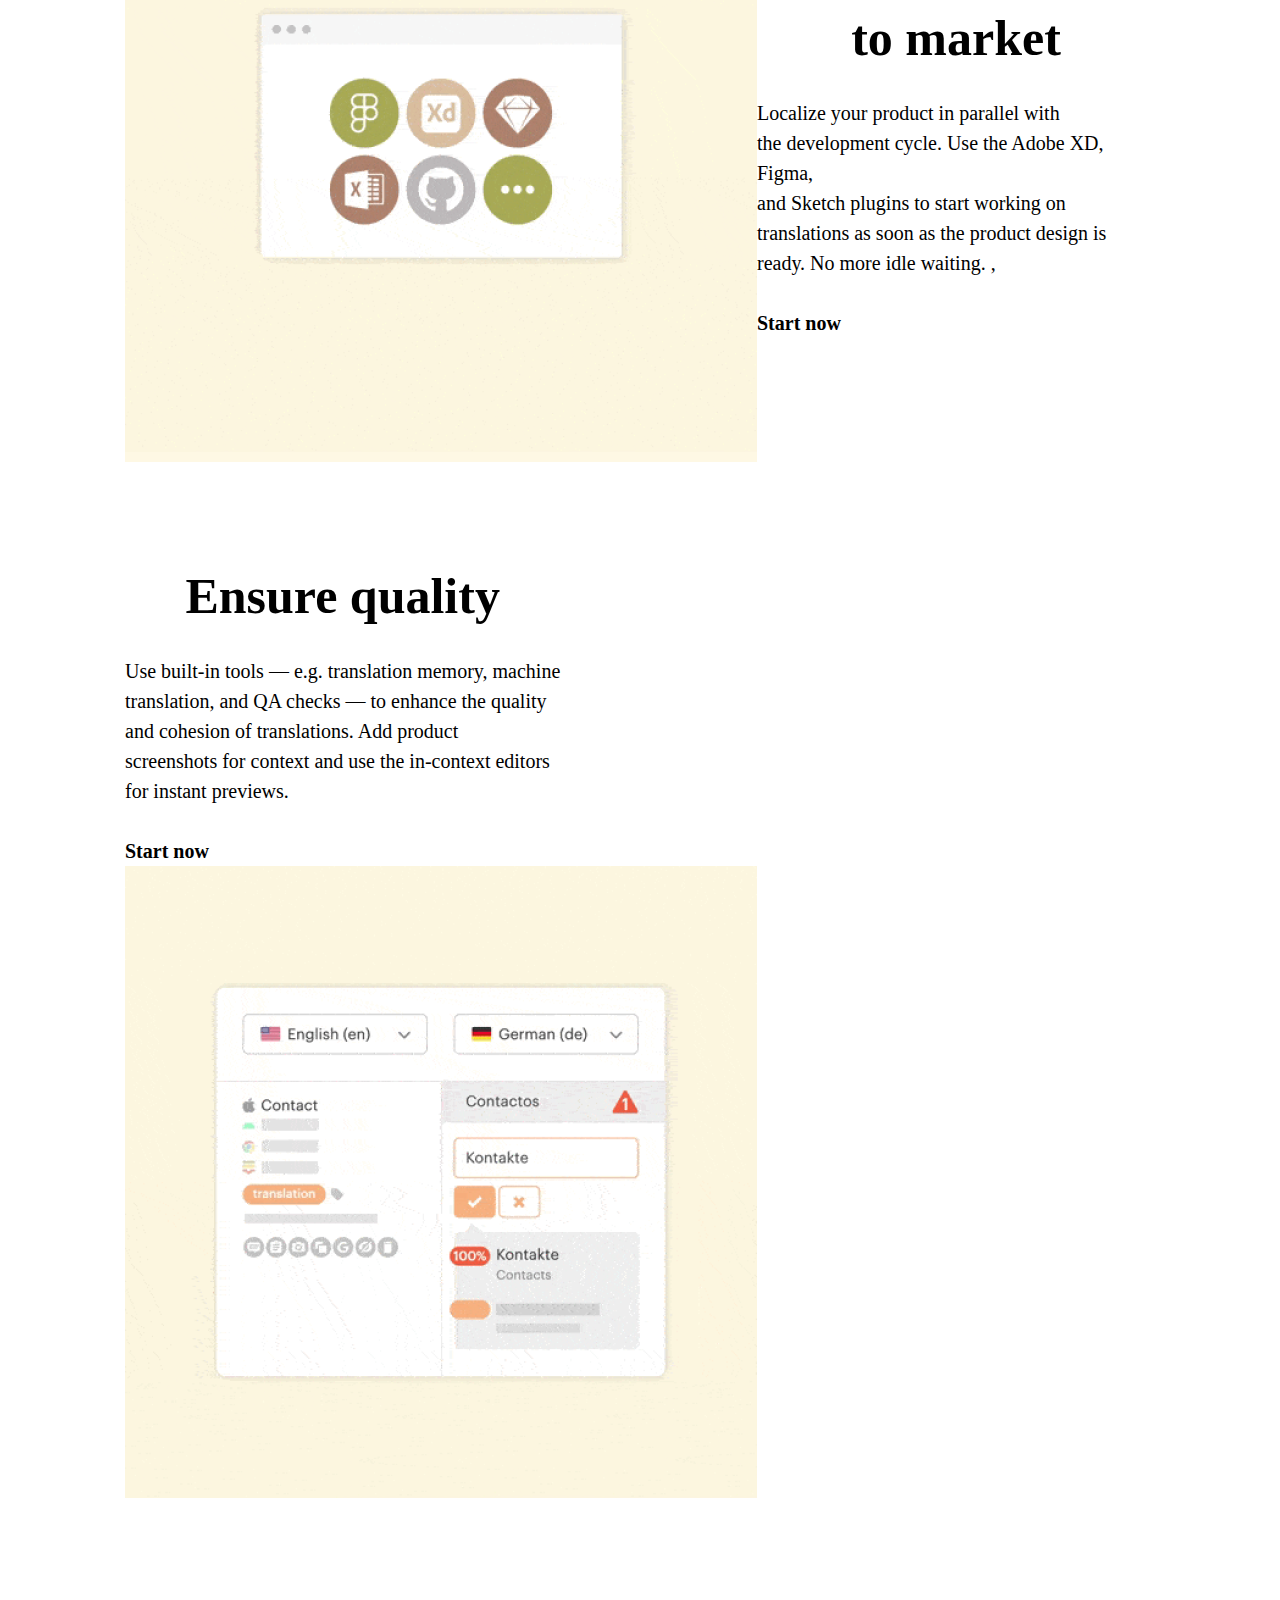
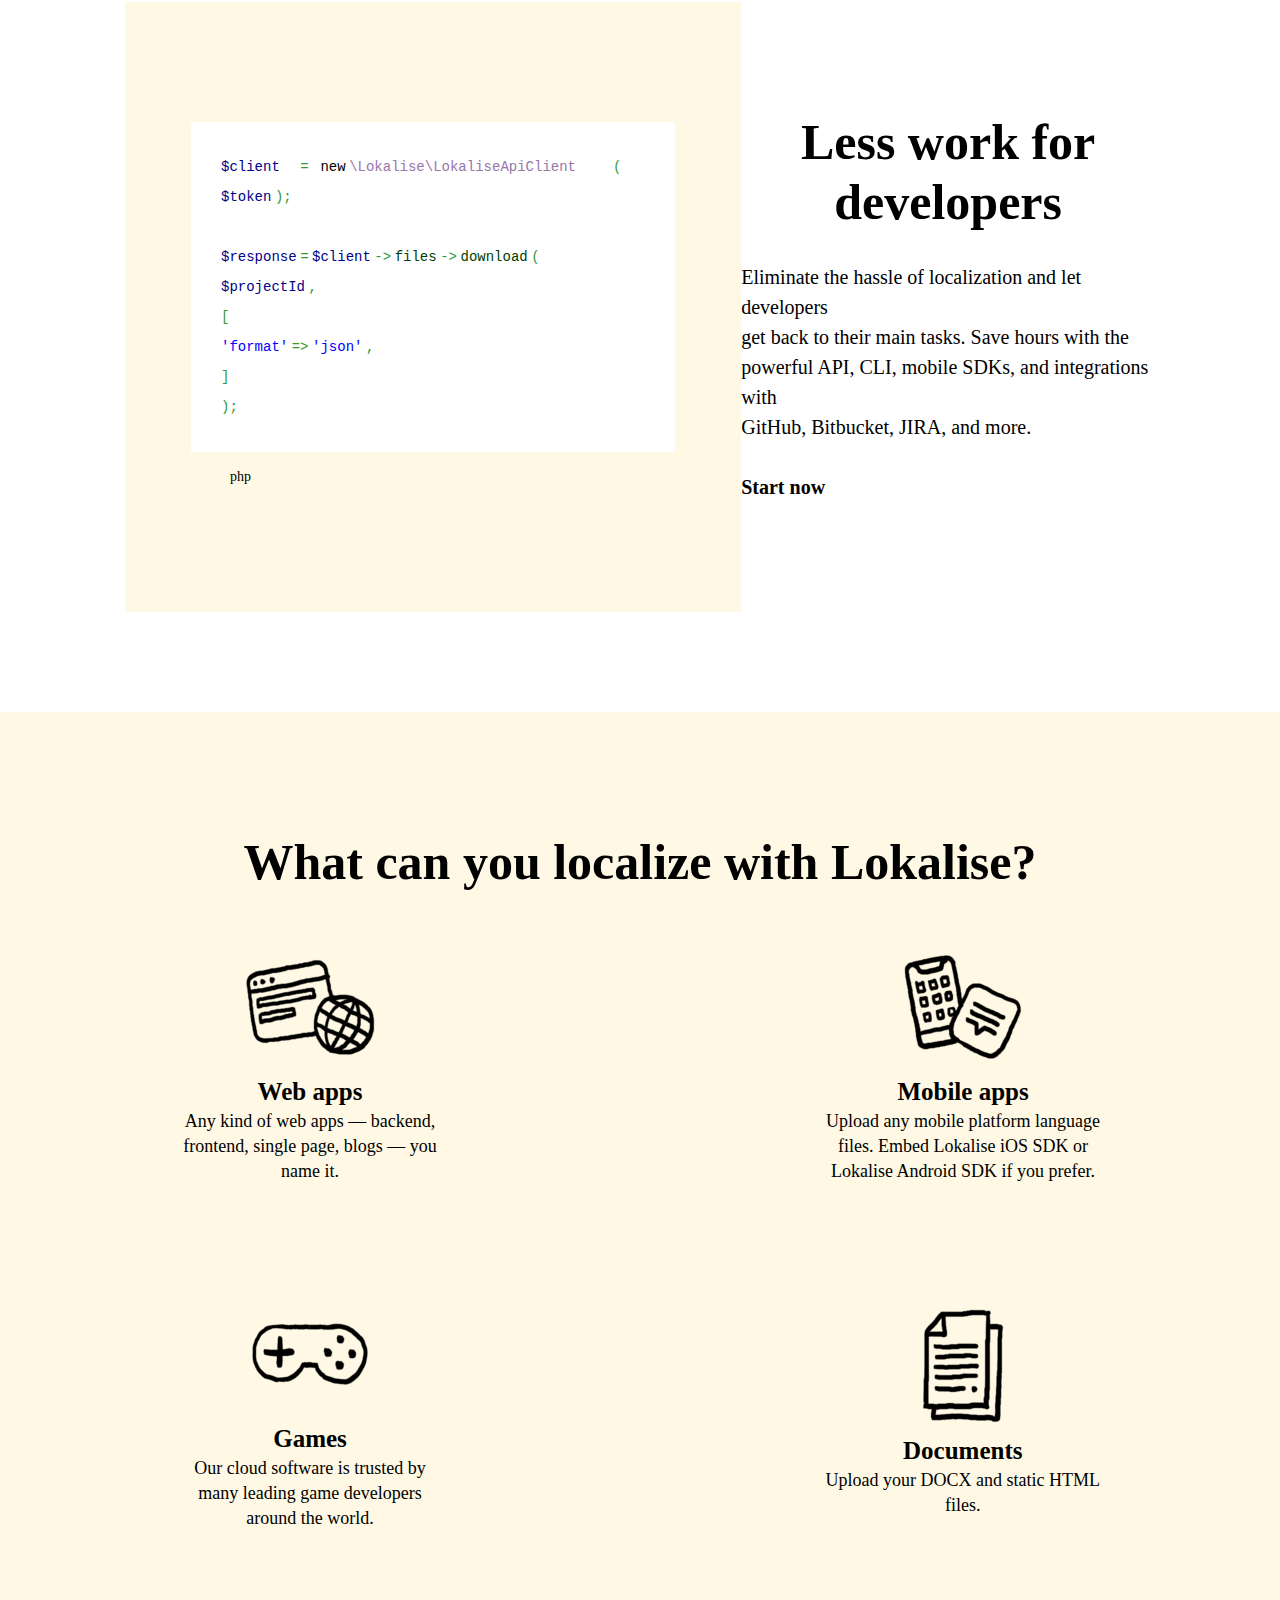
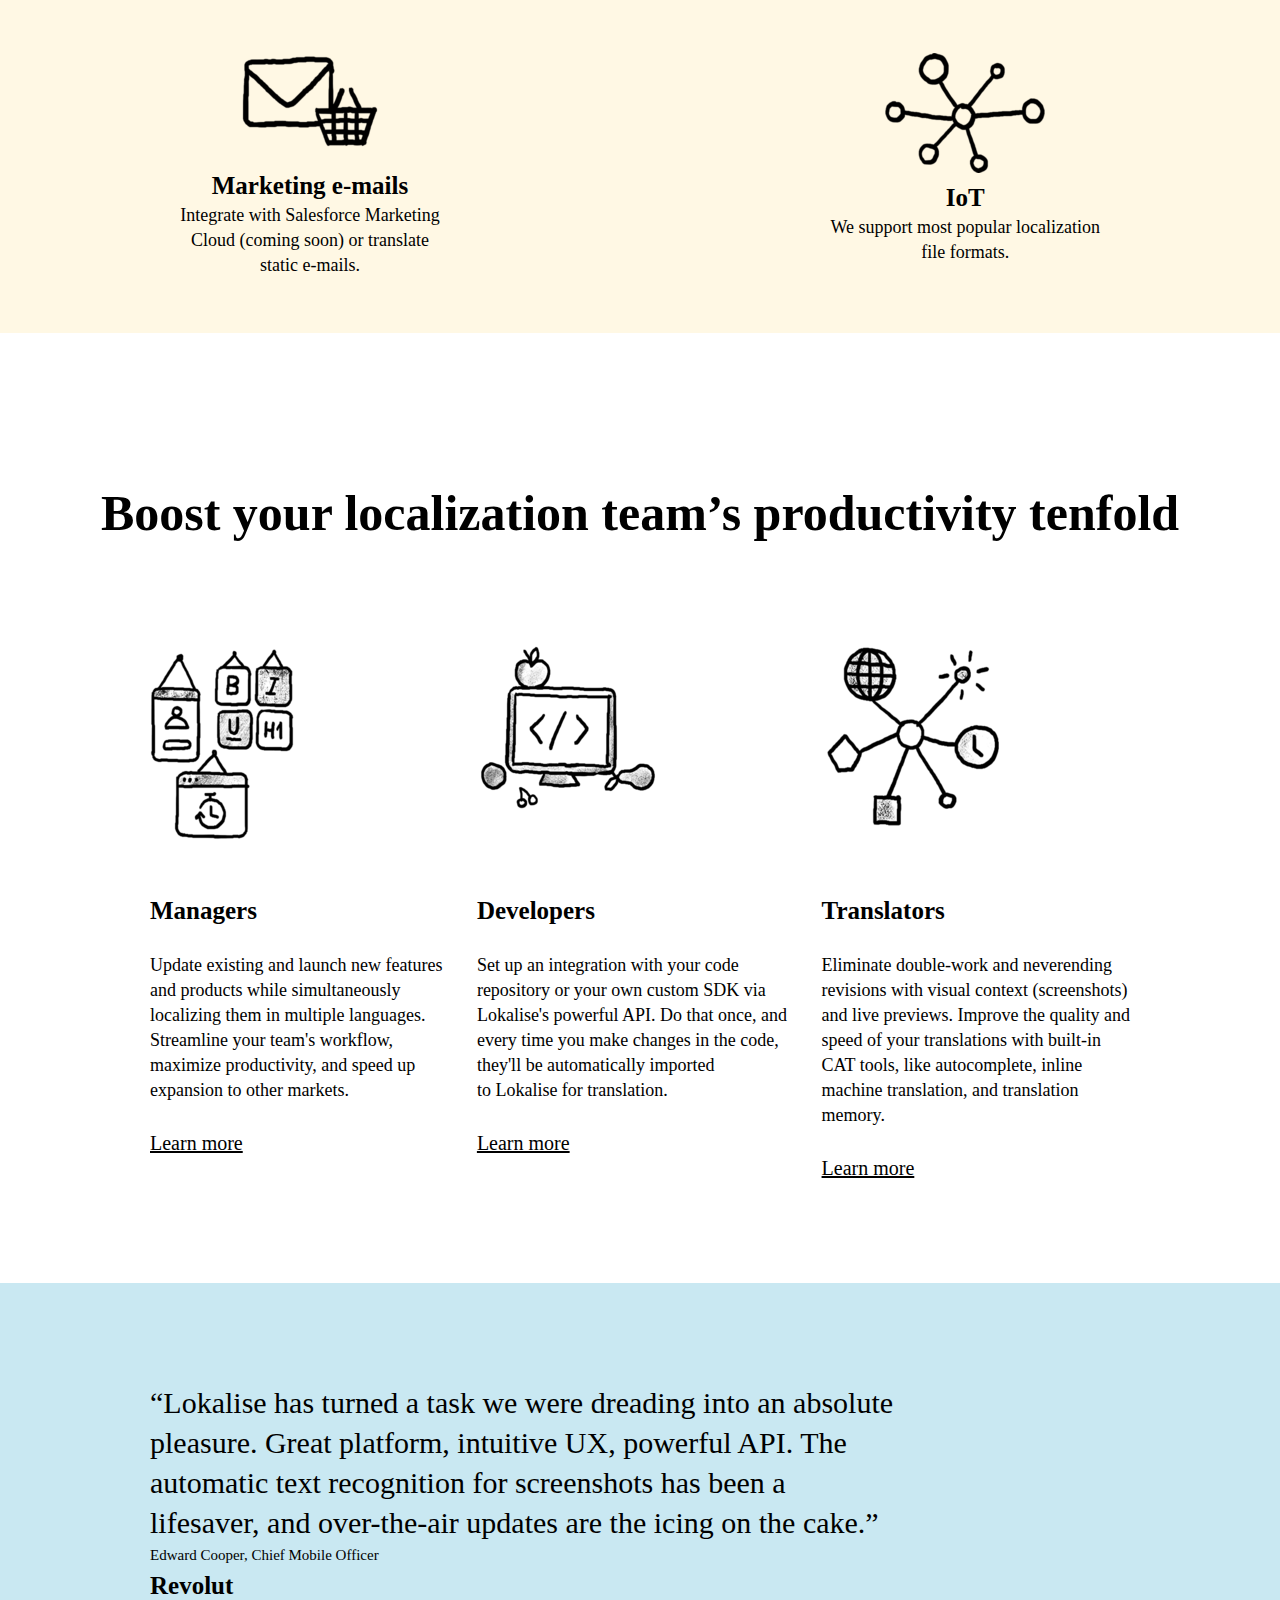
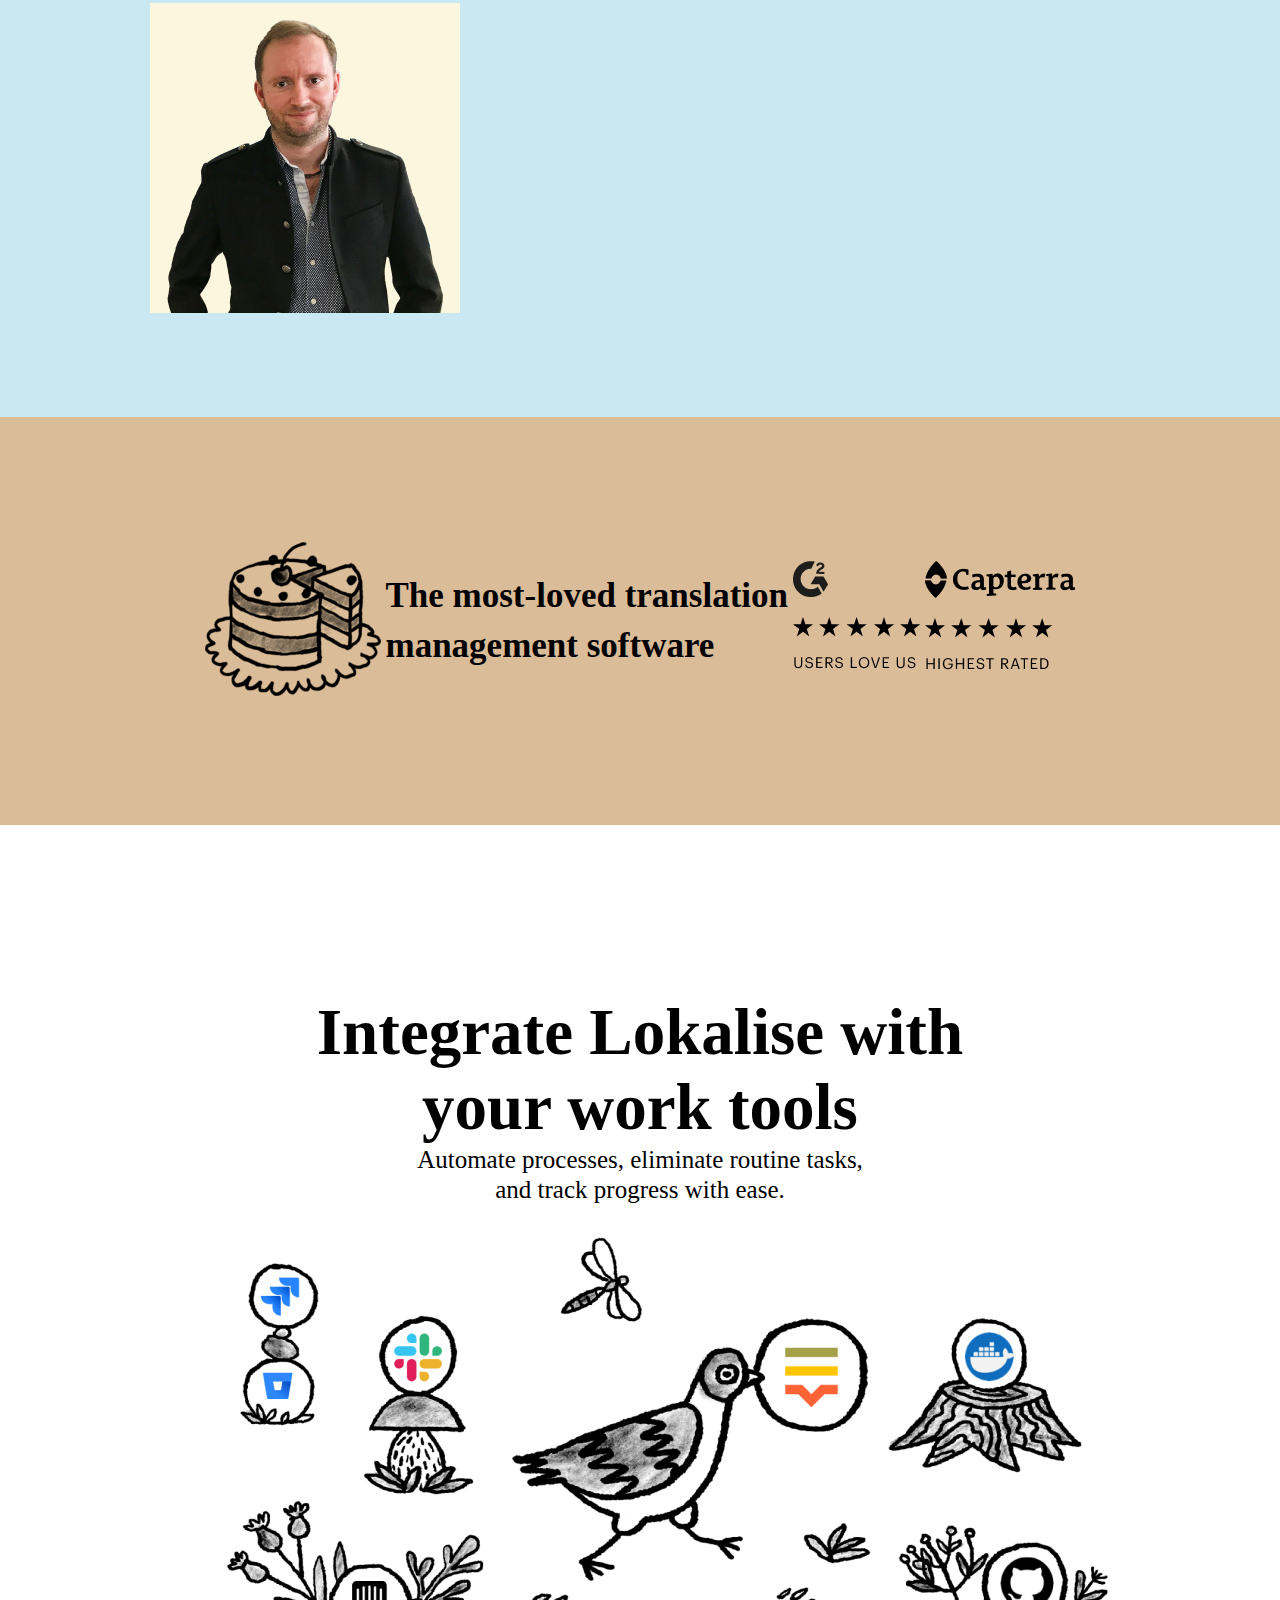
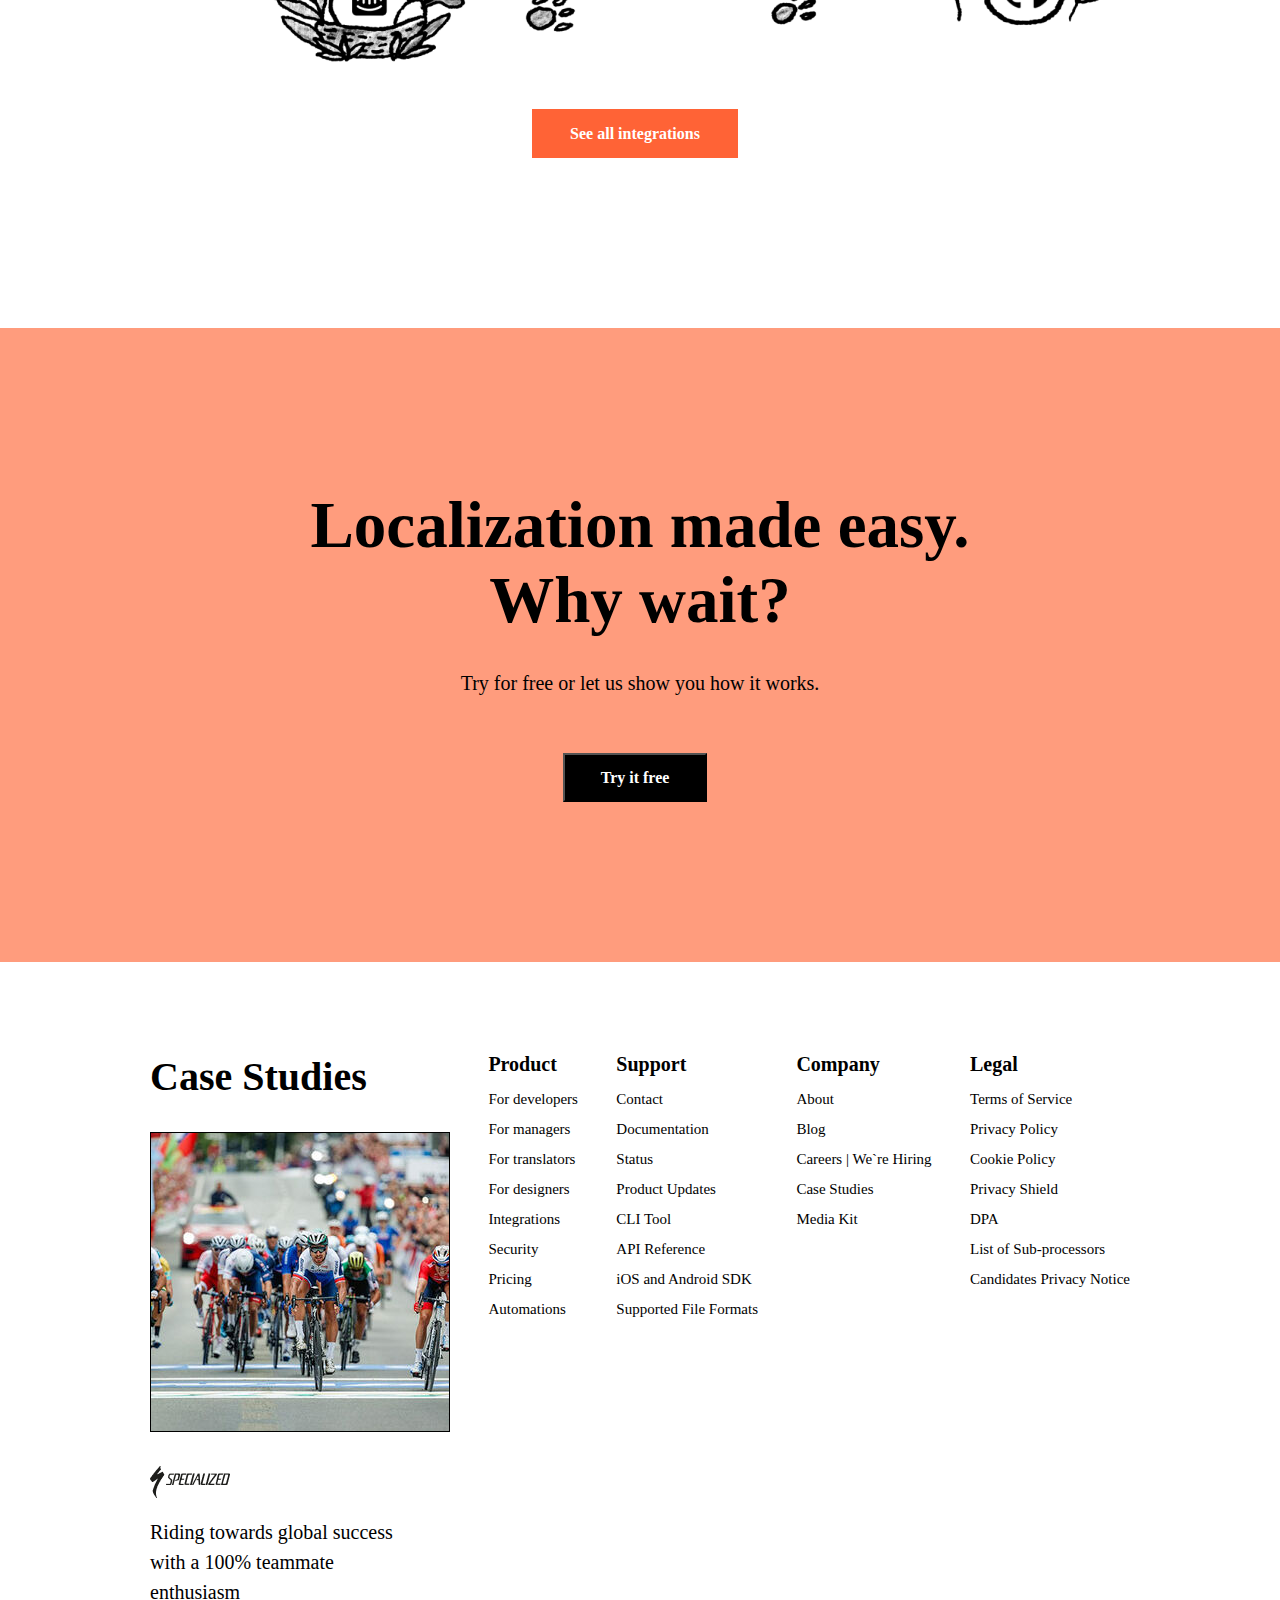
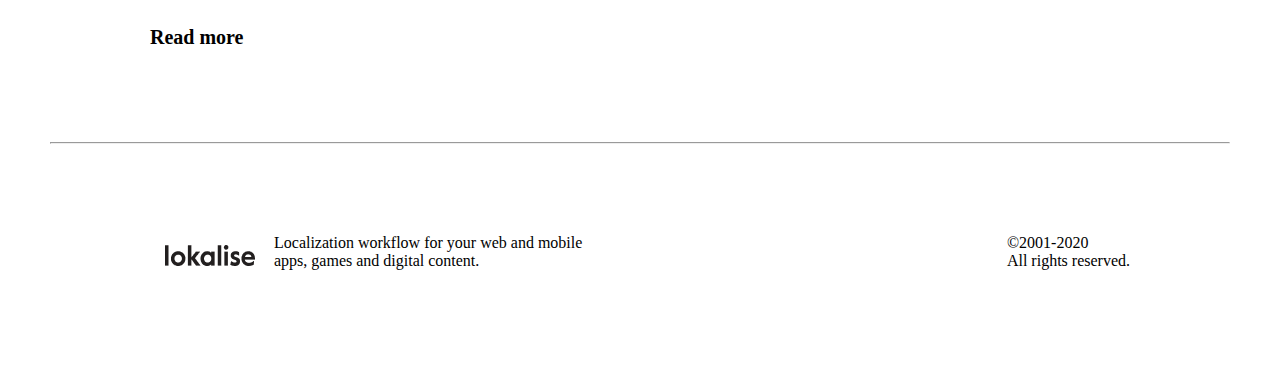
==== commit fd970720: "HW9 final" ====
--- a/index.html
+++ b/index.html
@@ -28,29 +28,31 @@
                 </div>
             </div>
             <hr>
-            <section class="header_section">
-                <div class="header_block">
-                    <div class="header_h">
-                        <h1>Accelerate <br>
-                            localization from <br>
-                            code to delivery</h1>
-                    </div>
-                    <div class="header_description">
-                        <p>A localization and translation <br>
-                            management platform for agile teams. <br>
-                            Embrace automation, workflow <br>
-                            transparency, and fast project delivery.</p>
-                    </div>
-                    <div class="header_btn">
-                        <button class="btn_orange">Try it free</button>
-                        <button class="btn_white">Book a demo</button>
-                    </div>
-                    <div class="header_end">
-                        <p>Try all features for 14 days · No credit card required</p>
-                    </div>
-                </div>
-                <div class="header_img">
-                    <img src="./img/head_bg.png" alt="header image">
+            <section class="header_sections">
+                <div class="header_section">
+                    <div class="header_block">
+                        <div class="header_h">
+                            <h1>Accelerate <br>
+                                localization from <br>
+                                code to delivery</h1>
+                        </div>
+                        <div class="header_description">
+                            <p>A localization and translation <br>
+                                management platform for agile teams. <br>
+                                Embrace automation, workflow <br>
+                                transparency, and fast project delivery.</p>
+                        </div>
+                        <div class="header_btn">
+                            <button class="btn_orange">Try it free</button>
+                            <button class="btn_white">Book a demo</button>
+                        </div>
+                        <div class="header_end">
+                            <p>Try all features for 14 days · No credit card required</p>
+                        </div>
+                    </div>
+                    <div class="header_img">
+                        <img src="./img/head_bg.png" alt="header image">
+                    </div>
                 </div>
             </section>
         </header>
@@ -194,41 +196,41 @@
                 <div class="localize_blocks">
                     <div class="localize_img">
                         <img src="./img/loca1.png" alt="">
-                        <h4>Web apps</h4>
+                        <h5>Web apps</h5>
                         <p>Any kind of web apps — backend, <br>
                             frontend, single page, blogs — you <br>
                             name it.</p>
                     </div>
                     <div class="localize_img">
                         <img src="./img/loca2.png" alt="">
-                        <h4>Mobile apps</h4>
+                        <h5>Mobile apps</h5>
                         <p>Upload any mobile platform language <br>
                             files. Embed Lokalise iOS SDK or <br>
                             Lokalise Android SDK if you prefer. </p>
                     </div>
                     <div class="localize_img">
                         <img src="./img/loca3.png" alt="">
-                        <h4>Games</h4>
+                        <h5>Games</h5>
                         <p>Our cloud software is trusted by <br>
                             many leading game developers <br>
                             around the world.</p>
                     </div>
                     <div class="localize_img">
                         <img src="./img/loca4.png" alt="">
-                        <h4>Documents</h4>
+                        <h5>Documents</h5>
                         <p>Upload your DOCX and static HTML <br>
                             files.</p>
                     </div>
                     <div class="localize_img">
                         <img src="./img/loca5.png" alt="">
-                        <h4>Marketing e-mails</h4>
+                        <h5>Marketing e-mails</h5>
                         <p>Integrate with Salesforce Marketing <br>
                             Cloud (coming soon) or translate <br>
                             static e-mails.</p>
                     </div>
                     <div class="localize_img">
                         <img src="./img/loca6.png" alt="">
-                        <h4>IoT</h4>
+                        <h5>IoT</h5>
                         <p>We support most popular localization <br>
                             file formats.</p>
                     </div>
@@ -243,30 +245,36 @@
                 </div>
                 <div class="boost_blocks">
                     <div class="boost_block">
-                        <img src="./img/boost1.png" alt="">
-                        <h4>Managers</h4>
+                        <div class="boost_img">
+                            <img src="./img/boost1.png" alt="">
+                        </div>
+                        <h5>Managers</h5>
                         <p>Update existing and launch new features <br>
                             and products while simultaneously <br>
                             localizing them in multiple languages. <br>
                             Streamline your team's workflow, <br>
                             maximize productivity, and speed up <br>
                             expansion to other markets.</p>
-                        <p>Learn more</p>
+                        <a href=""#>Learn more</a>
                     </div>
                     <div class="boost_block">
-                        <img src="./img/boost2.png" alt="">
-                        <h4>Developers</h4>
+                        <div class="boost_img">
+                            <img src="./img/boost2.png" alt="">
+                        </div>
+                        <h5>Developers</h5>
                         <p>Set up an integration with your code <br>
                             repository or your own custom SDK via <br>
                             Lokalise's powerful API. Do that once, and <br>
                             every time you make changes in the code, <br>
                             they'll be automatically imported <br>
                             to Lokalise for translation.</p>
-                        <p>Learn more</p>
+                        <a href=""#>Learn more</a>
                     </div>
                     <div class="boost_block">
-                        <img src="./img/boost3.png" alt="">
-                        <h4>Translators</h4>
+                        <div class="boost_img">
+                            <img src="./img/boost3.png" alt="">
+                        </div>
+                        <h5>Translators</h5>
                         <p>Eliminate double-work and neverending <br>
                             revisions with visual context (screenshots) <br>
                             and live previews. Improve the quality and <br>
@@ -274,7 +282,7 @@
                             CAT tools, like autocomplete, inline <br>
                             machine translation, and translation <br>
                             memory.</p>
-                        <p>Learn more</p>
+                        <a href=""#>Learn more</a>
                     </div>
                 </div>
             </div>
@@ -293,7 +301,7 @@
                         <p>Edward Cooper, Chief Mobile Officer</p>
                     </div>
                     <div class="revolut_H">
-                        <h4>Revolut</h4>
+                        <h5>Revolut</h5>
                     </div>
                 </div>
                 <div class="revolut_img">
@@ -307,7 +315,8 @@
                     <img src="./img/cake.png" alt="cake">
                 </div>
                 <div class="cake_h">
-                    <h4>The most-loved translation management software</h4>
+                    <h4>The most-loved translation <br>
+                        management software</h4>
                 </div>
                 <div class="cake_logo1">
                     <img src="./img/logo_cake1.png" alt="">
@@ -320,7 +329,8 @@
         <section class="bird">
             <div class="bird_blocks">
                 <div class="bird_h">
-                    <h3>Integrate Lokalise with your work tools</h3>
+                    <h1>Integrate Lokalise with <br>
+                        your work tools</h1>
                 </div>
                 <div class="bird_description">
                     <p>Automate processes, eliminate routine tasks, <br>
@@ -331,7 +341,7 @@
                     <img src="./img/bird.png" alt="">
                 </div>
                 <div class="bird_btn">
-                    <button>See all integrations</button>
+                    <button class="btn_orange">See all integrations</button>
                 </div>
             </div>
         </section>
@@ -346,69 +356,81 @@
                     <p>Try for free or let us show you how it works.</p>
                 </div>
                 <div class="tryit_btn">
-                    <button>Try it free</button>
+                    <button class="btn_black">Try it free</button>
                 </div>
             </div>
         </section>
         <footer>
             <div class="footer_blocks">
                 <div class="footer_block_img">
-                    <h2>Case Studies</h2>
-                    <img src="./img/velo.png" alt="velo">
+                    <h4>Case Studies</h4>
+                    <img src="./img/velo.png" alt="velo"> <br>
                     <img src="./img/velo_logo.png" alt="velo_logo">
                     <p>Riding towards global success <br>
                         with a 100% teammate <br>
                         enthusiasm
                     </p>
-                    <h4>Read more</h4>
+                    <a href="#"><h6>Read more</h6></a>
                 </div>
                 <div class="footer_block">
                     <h4>Product</h4>
-                    <a href="#">For developers</a>
-                    <a href="#">For managers</a>
-                    <a href="#">For translators</a>
-                    <a href="#">For designers</a>
-                    <a href="#">Integrations</a>
-                    <a href="#">Security</a>
-                    <a href="#">Pricing</a>
-                    <a href="#">Automations</a>
+                    <li><a href="#">For developers</a></li>
+                    <li><a href="#">For managers</a></li>
+                    <li><a href="#">For translators</a></li>
+                    <li><a href="#">For designers</a></li>
+                    <li><a href="#">Integrations</a></li>
+                    <li><a href="#">Security</a></li>
+                    <li><a href="#">Pricing</a></li>
+                    <li><a href="#">Automations</a></li>
                 </div>
                 <div class="footer_block">
                     <h4>Support</h4>
-                    <a href="#">Contact</a>
-                    <a href="#">Documentation</a>
-                    <a href="#">Status</a>
-                    <a href="#">Product Updates</a>
-                    <a href="#">CLI Tool</a>
-                    <a href="#">API Reference</a>
-                    <a href="#">iOS and Android SDK</a>
-                    <a href="#">Supported File Formats</a>
+                    <li><a href="#">Contact</a></li>
+                    <li><a href="#">Documentation</a></li>
+                    <li><a href="#">Status</a></li>
+                    <li><a href="#">Product Updates</a></li>
+                    <li><a href="#">CLI Tool</a></li>
+                    <li><a href="#">API Reference</a></li>
+                    <li><a href="#">iOS and Android SDK</a></li>
+                    <li><a href="#">Supported File Formats</a></li>
                 </div>
                 <div class="footer_block">
                     <h4>Company</h4>
-                    <a href="#">About</a>
-                    <a href="#">Blog</a>
-                    <a href="#">Careers | We`re Hiring</a>
-                    <a href="#">Case Studies</a>
-                    <a href="#">Media Kit</a>
+                    <li><a href="#">About</a></li>
+                    <li><a href="#">Blog</a></li>
+                    <li><a href="#">Careers | We`re Hiring</a></li>
+                    <li><a href="#">Case Studies</a></li>
+                    <li><a href="#">Media Kit</a></li>
                 </div>
                 <div class="footer_block">
                     <h4>Legal</h4>
-                    <a href="#">Terms of Service</a>
-                    <a href="#">Privacy Policy</a>
-                    <a href="#">Cookie Policy</a>
-                    <a href="#">Privacy Shield</a>
-                    <a href="#">DPA</a>
-                    <a href="#">List of Sub-processors</a>
-                    <a href="#">Candidates Privacy Notice</a>
-                </div>
+                    <li><a href="#">Terms of Service</a></li>
+                    <li><a href="#">Privacy Policy</a></li>
+                    <li><a href="#">Cookie Policy</a></li>
+                    <li><a href="#">Privacy Shield</a></li>
+                    <li><a href="#">DPA</a></li>
+                    <li><a href="#">List of Sub-processors</a></li>
+                    <li><a href="#">Candidates Privacy Notice</a></li>
+                </div>
+            </div>
+            <div style="padding: 0 50px;">
+                <hr>
             </div>
             <div class="footer_end">
-                Lokalise
-                Localization workflow for your web and mobile <br>
-                apps, games and digital content.
-                ©2001-2020
-                All rights reserved.
+                <div class="footer_img">
+                    <div>
+                        <img src="./img/lokalise.png" alt="">
+                    </div>
+                    <div>
+                        <p>Localization workflow for your web and mobile <br>
+                        apps, games and digital content.
+                        </p>
+                    </div>
+                </div>
+                <div class="footer_allres">
+                    <p>©2001-2020</p>
+                    <p>All rights reserved.</p>
+                </div>
             </div>
         </footer>
     </body>
--- a/css/style.css
+++ b/css/style.css
@@ -7,6 +7,16 @@
     /*border: none;*/
 }
 
+h1{
+    font-family: 'Graphik LC TT';
+    font-style: normal;
+    font-weight: 600;
+    font-size: 65px;
+    line-height: 75px;
+    text-align: center;
+    color: #000000;
+}
+
 h2{
     text-align: center;
     font-family: 'Graphik LC TT';
@@ -14,6 +24,15 @@
     font-weight: 600;
     font-size: 50px;
     line-height: 60px;
+    color: #000000;
+}
+
+h5{
+    font-family: 'Graphik LC TT';
+    font-style: normal;
+    font-weight: 600;
+    font-size: 25px;
+    line-height: 35px;
     color: #000000;
 }
 
@@ -80,10 +99,10 @@
 
 .header_section{
     display: flex;
-    justify-content: space-between;
+    /*justify-content: space-between;*/
     margin: 0 55px;
-    padding: 100px 0;
-    flex-wrap: wrap;
+    flex-wrap: wrap;
+    padding: 90px 150px;
 }
 
 .header_h{
@@ -116,17 +135,16 @@
     margin-top: 25px;
 }
 
-.header_img{
-    float: right;
+.header_img img{
+    /*float: right;*/
+    /*width: 50%;*/
+    width: 600px;
+    /*height: 530px;*/
 }
 
 .prefer_block{
     background-color: #FF9C7D;
-    min-height: 100px;
-}
-
-.prefer_h{
-    padding-top: 98px;
+    padding: 90px 150px;
 }
 
 .prefer_logo{
@@ -143,6 +161,7 @@
     margin: 100px 75px;
     align-items: center;
     flex-wrap: wrap;
+    padding: 0 50px;
 }
 
 .body_description p{
@@ -212,20 +231,65 @@
     margin: 0px 75px;
     display: flex;
     justify-content: space-between;
-    flex-wrap: wrap;
-    padding-right: 30%;
+    align-items: center;
+    flex-wrap: wrap;
+    /*padding-right: 30%;*/
+    padding: 0 50px;
+    /*padding-bottom: 50px;*/
 }
 
 .localize_img{
-    padding: 57px;
+    padding: 55px;
+}
+
+.localize_img img{
+    padding: 0 50px;
+}
+
+.localize_img h5{
+    text-align: center;
+}
+
+.localize_img,.boost_block p{
+    font-family: 'Graphik LC TT';
+    font-style: normal;
+    font-weight: 400;
+    font-size: 18px;
+    line-height: 25px;
+    text-align: center;
+    color: #000000;
+}
+
+.boost_h{
+    padding-top: 150px;
 }
 
 .boost_blocks{
     display: flex;
     justify-content: space-between;
-    align-items: center;
-    flex-wrap: wrap;
-    padding: 50px;
+    align-items: top;
+    flex-wrap: wrap;
+    padding: 100px 150px;
+    /*padding-bottom: 150px;*/
+}
+
+.boost_img{
+    height: 250px;
+}
+
+.boost_block p{
+    text-align: left;
+    padding: 25px 0;
+}
+
+.boost_block a{
+    font-family: 'Graphik LC TT';
+    font-style: normal;
+    font-weight: 400;
+    font-size: 20px;
+    line-height: 30px;
+    text-decoration-line: underline;
+    color: #000000;
 }
 
 .revolut{
@@ -237,12 +301,39 @@
     justify-content: space-between;
     align-items: center;
     flex-wrap: wrap;
-    padding: 55px;
+    padding: 100px 150px;
+}
+
+.revolut_description p{
+    font-family: 'Graphik LC TT';
+    font-style: normal;
+    font-weight: 400;
+    font-size: 30px;
+    line-height: 40px;
+    color: #000000
+}
+
+.revolut_author p{
+    font-family: 'Roboto';
+    font-style: normal;
+    font-weight: 400;
+    font-size: 15px;
+    line-height: 25px;
+    color: #000000;
 }
 
 .cake{
     background-color: #DABC98;
-    min-height: 100px;
+    padding: 70px 150px;
+}
+
+.cake_h h4{
+    font-family: 'Graphik LC TT';
+    font-style: normal;
+    font-weight: 600;
+    font-size: 35px;
+    line-height: 50px;
+    color: #000000;
 }
 
 .cake_blocks{
@@ -251,10 +342,129 @@
     align-items: center;
     flex-wrap: wrap;
     padding: 55px;
+}
+
+.bird_blocks{
+    padding: 170px 150px;
+    text-align: center;
+}
+
+.bird_description p{
+    font-family: 'Graphik LC TT';
+    font-style: normal;
+    font-weight: 400;
+    font-size: 25px;
+    line-height: 30px;
+    color: #000000;
+    padding-bottom: 25px;
+}
+
+.bird_btn button{
+    margin-top: 30px;
 }
 
 .tryit{
     background-color: #FF9C7D;
-    min-height: 100px;
-}
-
+    text-align: center;
+    padding: 160px 0;
+}
+
+.tryit_description p{
+    font-family: 'Graphik LC TT';
+    font-style: normal;
+    font-weight: 400;
+    font-size: 20px;
+    line-height: 30px;
+    color: #000000;
+    padding-top: 30px;
+}
+
+.btn_black{
+    padding: 0 36px;
+    font-family: 'Graphik LC TT';
+    font-style: normal;
+    font-weight: 600;
+    font-size: 16px;
+    line-height: 45px;
+    background: #000;
+    color: #FFFFFF;
+    margin-right: 10px;
+    cursor: pointer;
+    margin-top: 55px;
+}
+
+.footer_blocks{
+    display: flex;
+    justify-content: space-between;
+    /*align-items: center;*/
+    flex-wrap: wrap;
+    padding: 90px 150px;
+}
+
+.footer_block_img h4{
+    font-family: 'Graphik LC TT';
+    font-style: normal;
+    font-weight: 600;
+    font-size: 40px;
+    line-height: 50px;
+    color: #000000;
+    padding-bottom: 15px;
+}
+
+.footer_block_img img{
+    padding: 15px 0;
+}
+
+.footer_block_img p{
+    font-family: 'Graphik LC TT';
+    font-style: normal;
+    font-weight: 400;
+    font-size: 20px;
+    line-height: 30px;
+    color: #000000;
+}
+
+.footer_block_img h6{
+    font-family: 'Graphik LC TT';
+    font-style: normal;
+    font-weight: 600;
+    font-size: 20px;
+    line-height: 30px;
+    color: #000000;
+    padding-top: 15px;
+}
+
+.footer_block h4{
+    font-family: 'Graphik LC TT';
+    font-style: normal;
+    font-weight: 600;
+    font-size: 20px;
+    line-height: 25px;
+    color: #000000;
+}
+
+.footer_block a{
+    font-family: 'Graphik LC TT';
+    font-style: normal;
+    font-weight: 400;
+    font-size: 15px;
+    line-height: 15px;
+    color: #000000;
+    display: block;
+    padding-top: 15px;
+}
+
+.footer_img{
+    padding: 90px 150px;
+    float: left;}
+
+.footer_img div{
+    display: inline-block;
+    padding-left: 15px;
+}
+
+.footer_allres{
+    padding: 90px 150px;
+    float: right;
+}
+
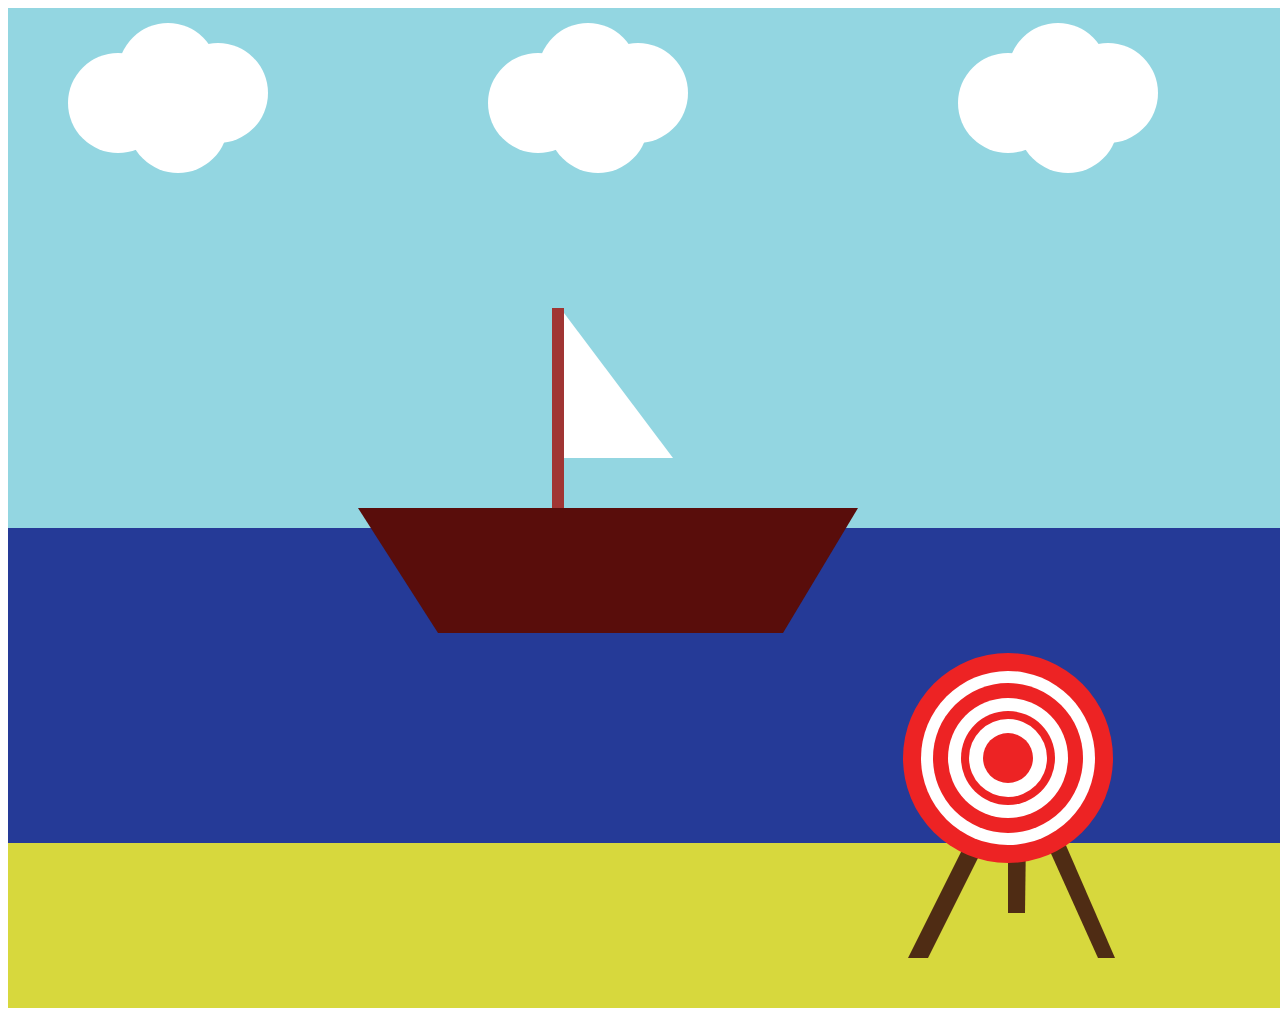
==== commit ac8640a7: "HW10 final" ====
--- a/index.html
+++ b/index.html
@@ -5,433 +5,51 @@
     <title>Title</title>
     <link rel="stylesheet" href="./css/style.css">
 </head>
-    <body>
-        <header class="main_block">
-            <div class="header_menu">
-                <div class="main_logo">
-                    <img src="./img/main_logo.png" alt="main logo">
-                </div>
-                <div class="main_menu">
-                    <nav>
-                        <ul>
-                            <li><a href="#">Product</a></li>
-                            <li><a href="#">Features</a></li>
-                            <li><a href="#">Pricing</a></li>
-                            <li><a href="#">Case studies</a></li>
-                            <li><a href="#">Resources</a></li>
-                        </ul>
-                    </nav>
-                </div>
-                <div class="btn_main">
-                    <button class="btn_white">Log in</button>
-                    <button class="btn_orange">Try it free</button>
-                </div>
-            </div>
-            <hr>
-            <section class="header_sections">
-                <div class="header_section">
-                    <div class="header_block">
-                        <div class="header_h">
-                            <h1>Accelerate <br>
-                                localization from <br>
-                                code to delivery</h1>
-                        </div>
-                        <div class="header_description">
-                            <p>A localization and translation <br>
-                                management platform for agile teams. <br>
-                                Embrace automation, workflow <br>
-                                transparency, and fast project delivery.</p>
-                        </div>
-                        <div class="header_btn">
-                            <button class="btn_orange">Try it free</button>
-                            <button class="btn_white">Book a demo</button>
-                        </div>
-                        <div class="header_end">
-                            <p>Try all features for 14 days · No credit card required</p>
-                        </div>
-                    </div>
-                    <div class="header_img">
-                        <img src="./img/head_bg.png" alt="header image">
-                    </div>
-                </div>
-            </section>
-        </header>
-        <section class="prefer_block">
-            <div class="prefer_h">
-                <h2>The preferred localization <br>
-                    tool of 1500+ companies</h2>
-            </div>
-            <div class="prefer_logo">
-                <img src="./img/logo1.png" alt="logo">
-                <img src="./img/logo2.png" alt="logo">
-                <img src="./img/logo3.png" alt="logo">
-                <img src="./img/logo4.png" alt="logo">
-                <img src="./img/logo5.png" alt="logo">
-                <img src="./img/logo6.png" alt="logo">
-            </div>
-        </section>
-        <section class="body_all">
-            <div class="body_text">
-                <div class="body_h2">
-                    <h2>Control the<br>
-                        localization process</h2>
-                </div>
-                <div class="body_description">
-                    <p>Collaborate with your team in a single workspace. <br>
-                        Add and assign tasks, track progress, and enjoy a <br>
-                        seamless localization workflow where you know <br>
-                        who is doing what and when.</p>
-                </div>
-                <div class="body_start">
-                    <p>Start now</p>
-                </div>
-            </div>
-            <div class="body_img">
-                <img src="./img/body1.png" alt="">
-            </div>
-        </section>
-        <section class="body_all flex_flow">
-            <div class="body_text">
-                <div class="body_h2">
-                    <h2>Shorten time <br>
-                        to market</h2>
-                </div>
-                <div class="body_description">
-                    <p>Localize your product in parallel with <br>
-                        the development cycle. Use the Adobe XD, Figma, <br>
-                        and Sketch plugins to start working on <br>
-                        translations as soon as the product design is <br>
-                        ready. No more idle waiting.
-                        ,</p>
-                </div>
-                <div class="body_start">
-                    <p>Start now</p>
-                </div>
-            </div>
-            <div class="body_img">
-                <img src="./img/body2.png" alt="">
-            </div>
-        </section>
-        <section class="body_all">
-            <div class="body_text">
-                <div class="body_h2">
-                    <h2>Ensure quality</h2>
-                </div>
-                <div class="body_description">
-                    <p>Use built-in tools — e.g. translation memory, machine <br>
-                        translation, and QA checks — to enhance the quality <br>
-                        and cohesion of translations. Add product <br>
-                        screenshots for context and use the in-context editors <br>
-                        for instant previews.</p>
-                </div>
-                <div class="body_start">
-                    <p>Start now</p>
-                </div>
-            </div>
-            <div class="body_img">
-                <img src="./img/body3.png" alt="">
-            </div>
-        </section>
-        <section class="body_all flex_flow">
-            <div class="body_text">
-                <div class="body_h2">
-                    <h2>Less work for <br>
-                        developers</h2>
-                </div>
-                <div class="body_description">
-                    <p>Eliminate the hassle of localization and let developers <br>
-                        get back to their main tasks. Save hours with the <br>
-                        powerful API, CLI, mobile SDKs, and integrations with <br>
-                        GitHub, Bitbucket, JIRA, and more.</p>
-                </div>
-                <div class="body_start">
-                    <p>Start now</p>
-                </div>
-            </div>
-            <div class="body_img bg_FFF8E4">
-                <div class="code_block">
-                    <div class="code_text">
-                        <code style="color: #000088">$client&nbsp;&nbsp;</code>
-                        <code style="color: #339933">=&nbsp;</code>
-                        <code style="color: #000000">new</code>
-                        <code style="color: #9876AA">\Lokalise\LokaliseApiClient&nbsp;&nbsp;&nbsp;&nbsp;</code>
-                        <code style="color: #339933">(</code>
-                        <code style="color: #000088">$token</code>
-                        <code style="color: #339933">);</code>
-                        <br><br>
-                        <code style="color: #000088">$response</code>
-                        <code style="color: #339933">=</code>
-                        <code style="color: #000088">$client</code>
-                        <code style="color: #339933">-></code>
-                        <code style="color: #004000">files</code>
-                        <code style="color: #339933">-></code>
-                        <code style="color: #004000">download</code>
-                        <code style="color: #339933">(</code>
-                        <br>
-                        <code style="color: #000088">$projectId</code>
-                        <code style="color: #339933">,</code>
-                        <br>
-                        <code style="color: #339933">[</code>
-                        <br>
-                        <code style="color: #0000FF">'format'</code>
-                        <code style="color: #339933">=></code>
-                        <code style="color: #0000FF">'json'</code>
-                        <code style="color: #339933">,</code>
-                        <br>
-                        <code style="color: #339933">]</code>
-                        <br>
-                        <code style="color: #339933">);</code>
-                    </div>
-                </div>
-                <div class="php_text">
-                    <p>php</p>
-                </div>
-            </div>
-        </section>
-        <section class="body_localize">
-            <div class="localize_main">
-                <div class="localize_h">
-                    <h2>What can you localize with Lokalise?</h2>
-                </div>
-                <div class="localize_blocks">
-                    <div class="localize_img">
-                        <img src="./img/loca1.png" alt="">
-                        <h5>Web apps</h5>
-                        <p>Any kind of web apps — backend, <br>
-                            frontend, single page, blogs — you <br>
-                            name it.</p>
-                    </div>
-                    <div class="localize_img">
-                        <img src="./img/loca2.png" alt="">
-                        <h5>Mobile apps</h5>
-                        <p>Upload any mobile platform language <br>
-                            files. Embed Lokalise iOS SDK or <br>
-                            Lokalise Android SDK if you prefer. </p>
-                    </div>
-                    <div class="localize_img">
-                        <img src="./img/loca3.png" alt="">
-                        <h5>Games</h5>
-                        <p>Our cloud software is trusted by <br>
-                            many leading game developers <br>
-                            around the world.</p>
-                    </div>
-                    <div class="localize_img">
-                        <img src="./img/loca4.png" alt="">
-                        <h5>Documents</h5>
-                        <p>Upload your DOCX and static HTML <br>
-                            files.</p>
-                    </div>
-                    <div class="localize_img">
-                        <img src="./img/loca5.png" alt="">
-                        <h5>Marketing e-mails</h5>
-                        <p>Integrate with Salesforce Marketing <br>
-                            Cloud (coming soon) or translate <br>
-                            static e-mails.</p>
-                    </div>
-                    <div class="localize_img">
-                        <img src="./img/loca6.png" alt="">
-                        <h5>IoT</h5>
-                        <p>We support most popular localization <br>
-                            file formats.</p>
-                    </div>
-                </div>
-            </div>
+<body>
+    <svg class="svg">
+        <rect width="1300" height="520" x="0" y="0" fill="#93D6E1" />
+        <rect width="1300" height="315" x="0" y="520" fill="#253A97" />
+        <rect width="1300" height="165" x="0" y="835" fill="#D7D83D" />
+<!--        <line x1="400" x2="500" y1="100" y2="200" stroke-width="5" stroke="black"/>-->
+        <circle r="50" cx="110" cy="95" fill="white" />
+        <circle r="50" cx="160" cy="65" fill="white" />
+        <circle r="50" cx="170" cy="115" fill="white" />
+        <circle r="50" cx="210" cy="85" fill="white" />
 
-        </section>
-        <section class="boost">
-            <div class="boost_main">
-                <div class="boost_h">
-                    <h2>Boost your localization team’s productivity tenfold</h2>
-                </div>
-                <div class="boost_blocks">
-                    <div class="boost_block">
-                        <div class="boost_img">
-                            <img src="./img/boost1.png" alt="">
-                        </div>
-                        <h5>Managers</h5>
-                        <p>Update existing and launch new features <br>
-                            and products while simultaneously <br>
-                            localizing them in multiple languages. <br>
-                            Streamline your team's workflow, <br>
-                            maximize productivity, and speed up <br>
-                            expansion to other markets.</p>
-                        <a href=""#>Learn more</a>
-                    </div>
-                    <div class="boost_block">
-                        <div class="boost_img">
-                            <img src="./img/boost2.png" alt="">
-                        </div>
-                        <h5>Developers</h5>
-                        <p>Set up an integration with your code <br>
-                            repository or your own custom SDK via <br>
-                            Lokalise's powerful API. Do that once, and <br>
-                            every time you make changes in the code, <br>
-                            they'll be automatically imported <br>
-                            to Lokalise for translation.</p>
-                        <a href=""#>Learn more</a>
-                    </div>
-                    <div class="boost_block">
-                        <div class="boost_img">
-                            <img src="./img/boost3.png" alt="">
-                        </div>
-                        <h5>Translators</h5>
-                        <p>Eliminate double-work and neverending <br>
-                            revisions with visual context (screenshots) <br>
-                            and live previews. Improve the quality and <br>
-                            speed of your translations with built-in <br>
-                            CAT tools, like autocomplete, inline <br>
-                            machine translation, and translation <br>
-                            memory.</p>
-                        <a href=""#>Learn more</a>
-                    </div>
-                </div>
-            </div>
-        </section>
-        <section class="revolut">
-            <div class="revolut_blocks">
-                <div class="revolut_text">
-                    <div class="revolut_description">
-                        <p>“Lokalise has turned a task we were dreading into an absolute <br>
-                            pleasure. Great platform, intuitive UX, powerful API. The <br>
-                            automatic text recognition for screenshots has been a <br>
-                            lifesaver, and over-the-air updates are the icing on the cake.”
-                        </p>
-                    </div>
-                    <div class="revolut_author">
-                        <p>Edward Cooper, Chief Mobile Officer</p>
-                    </div>
-                    <div class="revolut_H">
-                        <h5>Revolut</h5>
-                    </div>
-                </div>
-                <div class="revolut_img">
-                    <img src="./img/foto.png" alt="foto">
-                </div>
-            </div>
-        </section>
-        <section class="cake">
-            <div class="cake_blocks">
-                <div class="cake_img">
-                    <img src="./img/cake.png" alt="cake">
-                </div>
-                <div class="cake_h">
-                    <h4>The most-loved translation <br>
-                        management software</h4>
-                </div>
-                <div class="cake_logo1">
-                    <img src="./img/logo_cake1.png" alt="">
-                </div>
-                <div class="cake_logo2">
-                    <img src="./img/logo_cake2.png" alt="">
-                </div>
-            </div>
-        </section>
-        <section class="bird">
-            <div class="bird_blocks">
-                <div class="bird_h">
-                    <h1>Integrate Lokalise with <br>
-                        your work tools</h1>
-                </div>
-                <div class="bird_description">
-                    <p>Automate processes, eliminate routine tasks, <br>
-                        and track progress with ease.
-                    </p>
-                </div>
-                <div class="bird_img">
-                    <img src="./img/bird.png" alt="">
-                </div>
-                <div class="bird_btn">
-                    <button class="btn_orange">See all integrations</button>
-                </div>
-            </div>
-        </section>
-        <section class="tryit">
-            <div class="tryit_section">
-                <div class="tryit_h">
-                    <h1>Localization made easy. <br>
-                        Why wait?
-                    </h1>
-                </div>
-                <div class="tryit_description">
-                    <p>Try for free or let us show you how it works.</p>
-                </div>
-                <div class="tryit_btn">
-                    <button class="btn_black">Try it free</button>
-                </div>
-            </div>
-        </section>
-        <footer>
-            <div class="footer_blocks">
-                <div class="footer_block_img">
-                    <h4>Case Studies</h4>
-                    <img src="./img/velo.png" alt="velo"> <br>
-                    <img src="./img/velo_logo.png" alt="velo_logo">
-                    <p>Riding towards global success <br>
-                        with a 100% teammate <br>
-                        enthusiasm
-                    </p>
-                    <a href="#"><h6>Read more</h6></a>
-                </div>
-                <div class="footer_block">
-                    <h4>Product</h4>
-                    <li><a href="#">For developers</a></li>
-                    <li><a href="#">For managers</a></li>
-                    <li><a href="#">For translators</a></li>
-                    <li><a href="#">For designers</a></li>
-                    <li><a href="#">Integrations</a></li>
-                    <li><a href="#">Security</a></li>
-                    <li><a href="#">Pricing</a></li>
-                    <li><a href="#">Automations</a></li>
-                </div>
-                <div class="footer_block">
-                    <h4>Support</h4>
-                    <li><a href="#">Contact</a></li>
-                    <li><a href="#">Documentation</a></li>
-                    <li><a href="#">Status</a></li>
-                    <li><a href="#">Product Updates</a></li>
-                    <li><a href="#">CLI Tool</a></li>
-                    <li><a href="#">API Reference</a></li>
-                    <li><a href="#">iOS and Android SDK</a></li>
-                    <li><a href="#">Supported File Formats</a></li>
-                </div>
-                <div class="footer_block">
-                    <h4>Company</h4>
-                    <li><a href="#">About</a></li>
-                    <li><a href="#">Blog</a></li>
-                    <li><a href="#">Careers | We`re Hiring</a></li>
-                    <li><a href="#">Case Studies</a></li>
-                    <li><a href="#">Media Kit</a></li>
-                </div>
-                <div class="footer_block">
-                    <h4>Legal</h4>
-                    <li><a href="#">Terms of Service</a></li>
-                    <li><a href="#">Privacy Policy</a></li>
-                    <li><a href="#">Cookie Policy</a></li>
-                    <li><a href="#">Privacy Shield</a></li>
-                    <li><a href="#">DPA</a></li>
-                    <li><a href="#">List of Sub-processors</a></li>
-                    <li><a href="#">Candidates Privacy Notice</a></li>
-                </div>
-            </div>
-            <div style="padding: 0 50px;">
-                <hr>
-            </div>
-            <div class="footer_end">
-                <div class="footer_img">
-                    <div>
-                        <img src="./img/lokalise.png" alt="">
-                    </div>
-                    <div>
-                        <p>Localization workflow for your web and mobile <br>
-                        apps, games and digital content.
-                        </p>
-                    </div>
-                </div>
-                <div class="footer_allres">
-                    <p>©2001-2020</p>
-                    <p>All rights reserved.</p>
-                </div>
-            </div>
-        </footer>
-    </body>
+        <circle r="50" cx="530" cy="95" fill="white" />
+        <circle r="50" cx="580" cy="65" fill="white" />
+        <circle r="50" cx="590" cy="115" fill="white" />
+        <circle r="50" cx="630 " cy="85" fill="white" />
+
+        <circle r="50" cx="1000" cy="95" fill="white" />
+        <circle r="50" cx="1050" cy="65" fill="white" />
+        <circle r="50" cx="1060" cy="115" fill="white" />
+        <circle r="50" cx="1100" cy="85" fill="white" />
+
+        <polyline points="350,500 850,500 775,625 430,625" fill="#590D0B"/>
+
+
+        <line x1="550" y1="500" x2="550" y2="300" stroke-width="12" stroke="#A03533"/>
+        <polyline points="556,305 556,450 665,450 " fill="#FFF"/>
+
+        <polyline points="900,950 920,950 1020,750 1000,750" fill="#4F2C14"/>
+        <polyline points="1000,905 1017,905 1019,750 1000,750 " fill="#4F2C14"/>
+        <polyline points="1090,950 1107,950 1020,750 1000,750" fill="#4F2C14"/>
+
+        <circle r="105" cx="1000" cy="750" fill="#ED2324" />
+        <circle r="87" cx="1000" cy="750" fill="#FFF" />
+
+        <circle r="75" cx="1000" cy="750" fill="#ED2324" />
+        <circle r="60" cx="1000" cy="750" fill="#FFF" />
+
+        <circle r="47" cx="1000" cy="750" fill="#ED2324" />
+        <circle r="39" cx="1000" cy="750" fill="#FFF" />
+
+        <circle r="25" cx="1000" cy="750" fill="#ED2324" />
+
+
+    </svg>
+
+
+</body>
 </html>--- a/css/style.css
+++ b/css/style.css
@@ -1,470 +1,14 @@
-*,body,html{
-    margin: 0;
-    padding: 0;
-    box-sizing: border-box;
-    text-decoration: none;
-    list-style: none;
-    /*border: none;*/
-}
+/**,body,html{*/
+/*    margin: 0;*/
+/*    padding: 0;*/
+/*    box-sizing: border-box;*/
+/*    text-decoration: none;*/
+/*    list-style: none;*/
+/*    !*border: none;*!*/
+/*}*/
 
-h1{
-    font-family: 'Graphik LC TT';
-    font-style: normal;
-    font-weight: 600;
-    font-size: 65px;
-    line-height: 75px;
-    text-align: center;
-    color: #000000;
-}
-
-h2{
-    text-align: center;
-    font-family: 'Graphik LC TT';
-    font-style: normal;
-    font-weight: 600;
-    font-size: 50px;
-    line-height: 60px;
-    color: #000000;
-}
-
-h5{
-    font-family: 'Graphik LC TT';
-    font-style: normal;
-    font-weight: 600;
-    font-size: 25px;
-    line-height: 35px;
-    color: #000000;
-}
-
-.main_logo img{
-    width: 138px;
-}
-
-
-.header_menu{
-    margin: 30px 51px;
-    display: flex;
-    /*flex-direction: column; !*column-reverse row* *!*/
-    /*justify-content: center;*/
-    /*justify-content: flex-end;*/
-    justify-content: space-between;  /*Основная ось*/
-    align-items: center; /*Доп ось*/
-    flex-wrap: wrap; /*перенос на след строку*/
-}
-
-.main_menu{
-    margin-right: 30%;
-}
-
-.main_menu li{
-    display: inline-block;
-    margin: 0 21px;
-}
-
-.main_menu a{
-    font-family: 'Graphik LC TT';
-    font-style: normal;
-    font-weight: 400;
-    font-size: 15px;
-    line-height: 20px;
-    color: #000000;
-}
-
-.btn_white{
-    border: 2px solid black;
-    padding: 0 36px;
-    font-family: 'Graphik LC TT';
-    font-style: normal;
-    font-weight: 600;
-    font-size: 16px;
-    line-height: 45px;
-    background: #FFFFFF;
-    margin-right: 10px;
-    cursor: pointer;
-}
-
-.btn_orange{
-    border: 2px solid #FF6336;
-    padding: 0 36px;
-    font-family: 'Graphik LC TT';
-    font-style: normal;
-    font-weight: 600;
-    font-size: 16px;
-    line-height: 45px;
-    background: #FF6336;
-    color: #FFFFFF;
-    margin-right: 10px;
-    cursor: pointer;
-}
-
-.header_section{
-    display: flex;
-    /*justify-content: space-between;*/
-    margin: 0 55px;
-    flex-wrap: wrap;
-    padding: 90px 150px;
-}
-
-.header_h{
-    font-family: 'Graphik LC TT';
-    font-style: normal;
-    font-weight: 600;
-    font-size: 65px;
-    line-height: 70px;
-    color: #000000;
-    padding-bottom: 50px;
-}
-
-.header_description{
-    font-family: 'Graphik LC TT';
-    font-style: normal;
-    font-weight: 400;
-    font-size: 25px;
-    line-height: 35px;
-    color: #000000;
-    padding-bottom: 50px;
-}
-
-.header_end{
-    font-family: 'Graphik LC TT';
-    font-style: normal;
-    font-weight: 400;
-    font-size: 15px;
-    line-height: 25px;
-    color: #000000;
-    margin-top: 25px;
-}
-
-.header_img img{
-    /*float: right;*/
-    /*width: 50%;*/
-    width: 600px;
-    /*height: 530px;*/
-}
-
-.prefer_block{
-    background-color: #FF9C7D;
-    padding: 90px 150px;
-}
-
-.prefer_logo{
-    display: flex;
-    justify-content: space-between;
-    align-items: center;
-    padding: 95px;
-    flex-wrap: wrap;
-}
-
-.body_all{
-    display: flex;
-    justify-content: space-between;
-    margin: 100px 75px;
-    align-items: center;
-    flex-wrap: wrap;
-    padding: 0 50px;
-}
-
-.body_description p{
-    font-family: 'Graphik LC TT';
-    font-style: normal;
-    font-weight: 400;
-    font-size: 20px;
-    line-height: 30px;
-    color: #000000;
-    padding: 30px 0;
-}
-
-.body_start{
-    font-family: 'Graphik LC TT';
-    font-style: normal;
-    font-weight: 600;
-    font-size: 20px;
-    line-height: 30px;
-    color: #000000;
-    cursor: pointer;
-}
-
-.flex_flow{
-    flex-flow: row-reverse;
-}
-
-.bg_FFF8E4{
-    /*width: 100px;*/
-    /*height: 100px;*/
-    background: #FFF8E4;
-}
-
-.code_block{
-    /*width: 50px;*/
-    /*height: 50px;*/
-    background: #FFF;
-    margin: 120px 66px 0 66px;
-}
-
-.php_text{
-    margin: 10px 0px 120px 105px;
-    font-family: Roboto;
-    font-size: 14px;
-    font-weight: 400;
-    line-height: 30px;
-    letter-spacing: 0em;
-}
-.code_text{
-    font-family: Roboto;
-    font-size: 14px;
-    font-weight: 400;
-    line-height: 30px;
-    letter-spacing: 0em;
-    text-align: left;
-    padding: 30px;
-}
-
-.body_localize{
-    background: #FFF8E4;
-}
-
-.localize_h{
-    padding-top: 120px;
-}
-
-.localize_blocks{
-    margin: 0px 75px;
-    display: flex;
-    justify-content: space-between;
-    align-items: center;
-    flex-wrap: wrap;
-    /*padding-right: 30%;*/
-    padding: 0 50px;
-    /*padding-bottom: 50px;*/
-}
-
-.localize_img{
-    padding: 55px;
-}
-
-.localize_img img{
-    padding: 0 50px;
-}
-
-.localize_img h5{
-    text-align: center;
-}
-
-.localize_img,.boost_block p{
-    font-family: 'Graphik LC TT';
-    font-style: normal;
-    font-weight: 400;
-    font-size: 18px;
-    line-height: 25px;
-    text-align: center;
-    color: #000000;
-}
-
-.boost_h{
-    padding-top: 150px;
-}
-
-.boost_blocks{
-    display: flex;
-    justify-content: space-between;
-    align-items: top;
-    flex-wrap: wrap;
-    padding: 100px 150px;
-    /*padding-bottom: 150px;*/
-}
-
-.boost_img{
-    height: 250px;
-}
-
-.boost_block p{
-    text-align: left;
-    padding: 25px 0;
-}
-
-.boost_block a{
-    font-family: 'Graphik LC TT';
-    font-style: normal;
-    font-weight: 400;
-    font-size: 20px;
-    line-height: 30px;
-    text-decoration-line: underline;
-    color: #000000;
-}
-
-.revolut{
-    background-color: #C9E8F2;
-}
-
-.revolut_blocks{
-    display: flex;
-    justify-content: space-between;
-    align-items: center;
-    flex-wrap: wrap;
-    padding: 100px 150px;
-}
-
-.revolut_description p{
-    font-family: 'Graphik LC TT';
-    font-style: normal;
-    font-weight: 400;
-    font-size: 30px;
-    line-height: 40px;
-    color: #000000
-}
-
-.revolut_author p{
-    font-family: 'Roboto';
-    font-style: normal;
-    font-weight: 400;
-    font-size: 15px;
-    line-height: 25px;
-    color: #000000;
-}
-
-.cake{
-    background-color: #DABC98;
-    padding: 70px 150px;
-}
-
-.cake_h h4{
-    font-family: 'Graphik LC TT';
-    font-style: normal;
-    font-weight: 600;
-    font-size: 35px;
-    line-height: 50px;
-    color: #000000;
-}
-
-.cake_blocks{
-    display: flex;
-    justify-content: space-between;
-    align-items: center;
-    flex-wrap: wrap;
-    padding: 55px;
-}
-
-.bird_blocks{
-    padding: 170px 150px;
-    text-align: center;
-}
-
-.bird_description p{
-    font-family: 'Graphik LC TT';
-    font-style: normal;
-    font-weight: 400;
-    font-size: 25px;
-    line-height: 30px;
-    color: #000000;
-    padding-bottom: 25px;
-}
-
-.bird_btn button{
-    margin-top: 30px;
-}
-
-.tryit{
-    background-color: #FF9C7D;
-    text-align: center;
-    padding: 160px 0;
-}
-
-.tryit_description p{
-    font-family: 'Graphik LC TT';
-    font-style: normal;
-    font-weight: 400;
-    font-size: 20px;
-    line-height: 30px;
-    color: #000000;
-    padding-top: 30px;
-}
-
-.btn_black{
-    padding: 0 36px;
-    font-family: 'Graphik LC TT';
-    font-style: normal;
-    font-weight: 600;
-    font-size: 16px;
-    line-height: 45px;
-    background: #000;
-    color: #FFFFFF;
-    margin-right: 10px;
-    cursor: pointer;
-    margin-top: 55px;
-}
-
-.footer_blocks{
-    display: flex;
-    justify-content: space-between;
-    /*align-items: center;*/
-    flex-wrap: wrap;
-    padding: 90px 150px;
-}
-
-.footer_block_img h4{
-    font-family: 'Graphik LC TT';
-    font-style: normal;
-    font-weight: 600;
-    font-size: 40px;
-    line-height: 50px;
-    color: #000000;
-    padding-bottom: 15px;
-}
-
-.footer_block_img img{
-    padding: 15px 0;
-}
-
-.footer_block_img p{
-    font-family: 'Graphik LC TT';
-    font-style: normal;
-    font-weight: 400;
-    font-size: 20px;
-    line-height: 30px;
-    color: #000000;
-}
-
-.footer_block_img h6{
-    font-family: 'Graphik LC TT';
-    font-style: normal;
-    font-weight: 600;
-    font-size: 20px;
-    line-height: 30px;
-    color: #000000;
-    padding-top: 15px;
-}
-
-.footer_block h4{
-    font-family: 'Graphik LC TT';
-    font-style: normal;
-    font-weight: 600;
-    font-size: 20px;
-    line-height: 25px;
-    color: #000000;
-}
-
-.footer_block a{
-    font-family: 'Graphik LC TT';
-    font-style: normal;
-    font-weight: 400;
-    font-size: 15px;
-    line-height: 15px;
-    color: #000000;
-    display: block;
-    padding-top: 15px;
-}
-
-.footer_img{
-    padding: 90px 150px;
-    float: left;}
-
-.footer_img div{
-    display: inline-block;
-    padding-left: 15px;
-}
-
-.footer_allres{
-    padding: 90px 150px;
-    float: right;
-}
-
+.svg{
+    width: 1300px;
+    height: 1000px;
+    /*background: brown;*/
+}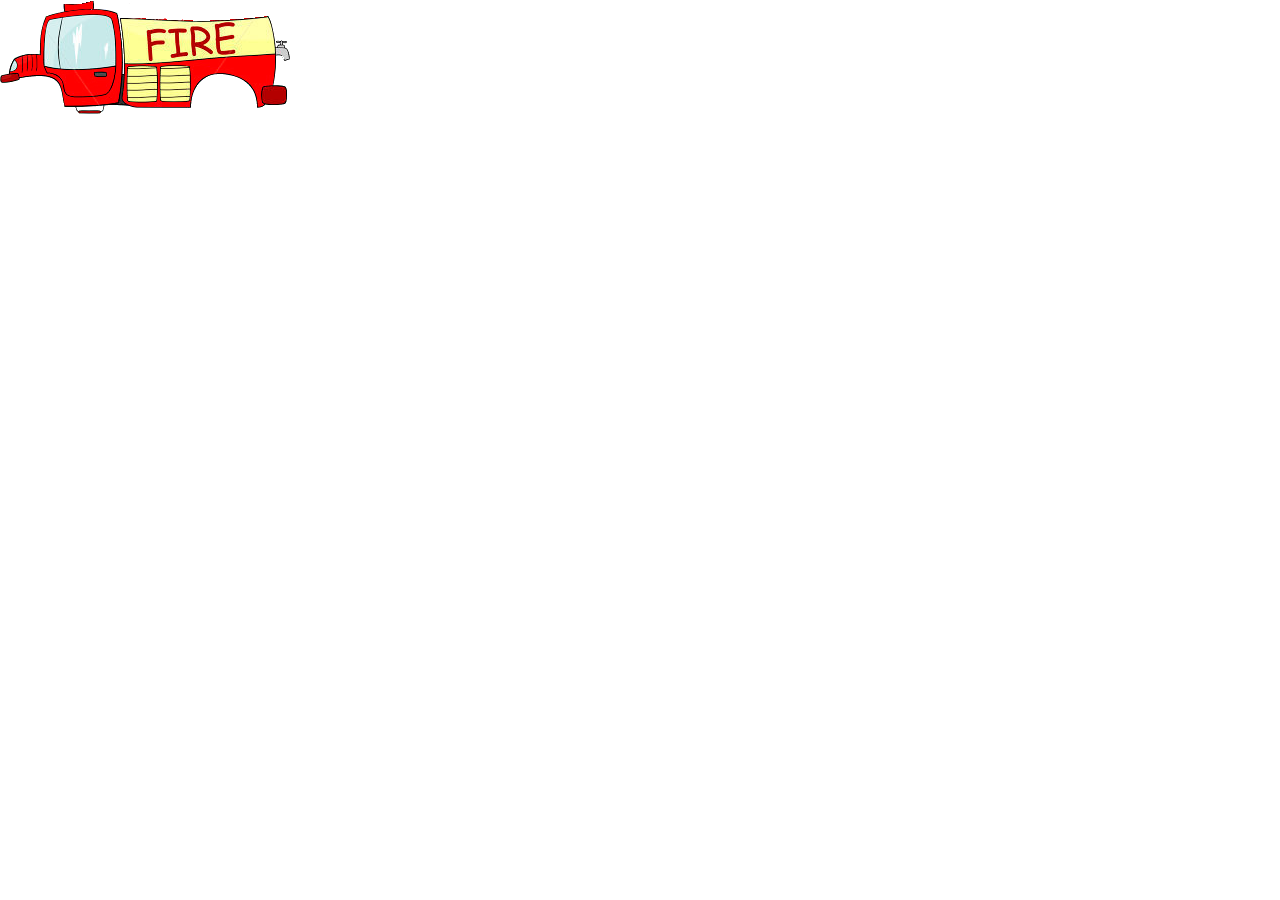
==== commit e8089dec: "HW14" ====
--- a/index.html
+++ b/index.html
@@ -2,54 +2,12 @@
 <html lang="en">
 <head>
     <meta charset="UTF-8">
-    <title>Title</title>
+    <title>HW14</title>
     <link rel="stylesheet" href="./css/style.css">
 </head>
 <body>
-    <svg class="svg">
-        <rect width="1300" height="520" x="0" y="0" fill="#93D6E1" />
-        <rect width="1300" height="315" x="0" y="520" fill="#253A97" />
-        <rect width="1300" height="165" x="0" y="835" fill="#D7D83D" />
-<!--        <line x1="400" x2="500" y1="100" y2="200" stroke-width="5" stroke="black"/>-->
-        <circle r="50" cx="110" cy="95" fill="white" />
-        <circle r="50" cx="160" cy="65" fill="white" />
-        <circle r="50" cx="170" cy="115" fill="white" />
-        <circle r="50" cx="210" cy="85" fill="white" />
-
-        <circle r="50" cx="530" cy="95" fill="white" />
-        <circle r="50" cx="580" cy="65" fill="white" />
-        <circle r="50" cx="590" cy="115" fill="white" />
-        <circle r="50" cx="630 " cy="85" fill="white" />
-
-        <circle r="50" cx="1000" cy="95" fill="white" />
-        <circle r="50" cx="1050" cy="65" fill="white" />
-        <circle r="50" cx="1060" cy="115" fill="white" />
-        <circle r="50" cx="1100" cy="85" fill="white" />
-
-        <polyline points="350,500 850,500 775,625 430,625" fill="#590D0B"/>
-
-
-        <line x1="550" y1="500" x2="550" y2="300" stroke-width="12" stroke="#A03533"/>
-        <polyline points="556,305 556,450 665,450 " fill="#FFF"/>
-
-        <polyline points="900,950 920,950 1020,750 1000,750" fill="#4F2C14"/>
-        <polyline points="1000,905 1017,905 1019,750 1000,750 " fill="#4F2C14"/>
-        <polyline points="1090,950 1107,950 1020,750 1000,750" fill="#4F2C14"/>
-
-        <circle r="105" cx="1000" cy="750" fill="#ED2324" />
-        <circle r="87" cx="1000" cy="750" fill="#FFF" />
-
-        <circle r="75" cx="1000" cy="750" fill="#ED2324" />
-        <circle r="60" cx="1000" cy="750" fill="#FFF" />
-
-        <circle r="47" cx="1000" cy="750" fill="#ED2324" />
-        <circle r="39" cx="1000" cy="750" fill="#FFF" />
-
-        <circle r="25" cx="1000" cy="750" fill="#ED2324" />
-
-
-    </svg>
-
+ 
+    <img src="./img/car.png" class="fire_car">
 
 </body>
 </html>--- a/css/style.css
+++ b/css/style.css
@@ -1,14 +1,10 @@
-/**,body,html{*/
-/*    margin: 0;*/
-/*    padding: 0;*/
-/*    box-sizing: border-box;*/
-/*    text-decoration: none;*/
-/*    list-style: none;*/
-/*    !*border: none;*!*/
-/*}*/
+*,body,html{
+    margin: 0;
+    padding: 0;
+    box-sizing: border-box;
+    text-decoration: none;
+    list-style: none;
+    /*border: none;*/
+}
 
-.svg{
-    width: 1300px;
-    height: 1000px;
-    /*background: brown;*/
-}+
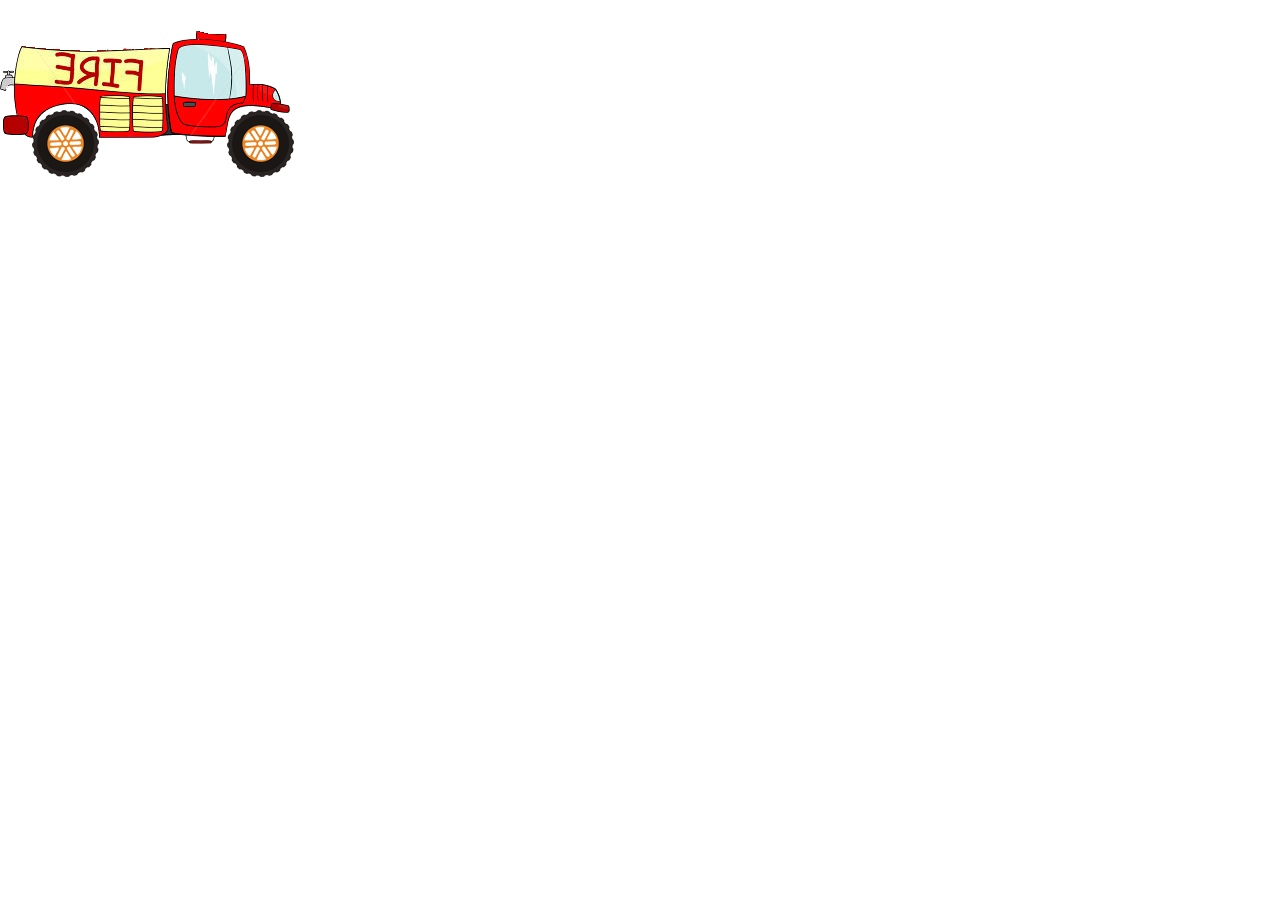
==== commit 2363842b: "HW14_Final" ====
--- a/index.html
+++ b/index.html
@@ -6,8 +6,13 @@
     <link rel="stylesheet" href="./css/style.css">
 </head>
 <body>
- 
-    <img src="./img/car.png" class="fire_car">
+    <div class="car_wrap">
+        <div class="blinker"></div>
+        <img src="./img/car.png" class="fire_car">
+        <img src="./img/wheel.png" class="fire_wheel1">
+        <img src="./img/wheel.png" class="fire_wheel2">
+    </div>
+
 
 </body>
 </html>--- a/css/style.css
+++ b/css/style.css
@@ -7,4 +7,66 @@
     /*border: none;*/
 }
 
+.blinker{
+    width: 30px;
+    height: 30px;
+    /*background: red;*/
+    border-radius: 50%;
+    position: absolute;
+    top: 10px;
+    left: 197px;
+    animation: blink 1s infinite;
+}
 
+.car_wrap{
+    animation: moveCar 10s infinite;
+    /*position: absolute;*/
+}
+
+.fire_car{
+    position: absolute;
+    transform: scale(-1, 1);
+    top: 30px;
+
+}
+
+.fire_wheel1{
+    position: absolute;
+    top: 110px;
+    left: 32px;
+    animation: rotateWheel 10s infinite;
+}
+
+.fire_wheel2{
+    position: absolute;
+    top: 110px;
+    left: 227px;
+    animation: rotateWheel 10s infinite;
+}
+
+@keyframes rotateWheel{
+    0%{
+        transform: rotate(0deg);
+    }
+    100%{
+        transform: rotate(360deg);
+    }
+}
+
+@keyframes moveCar {
+    50%{
+        transform: translate(100%);
+    }
+    100%{
+        transform: translate(0);
+    }
+}
+
+@keyframes blink {
+    0%{
+        background: red;
+    }
+    100%{
+        background: blue;
+    }
+}
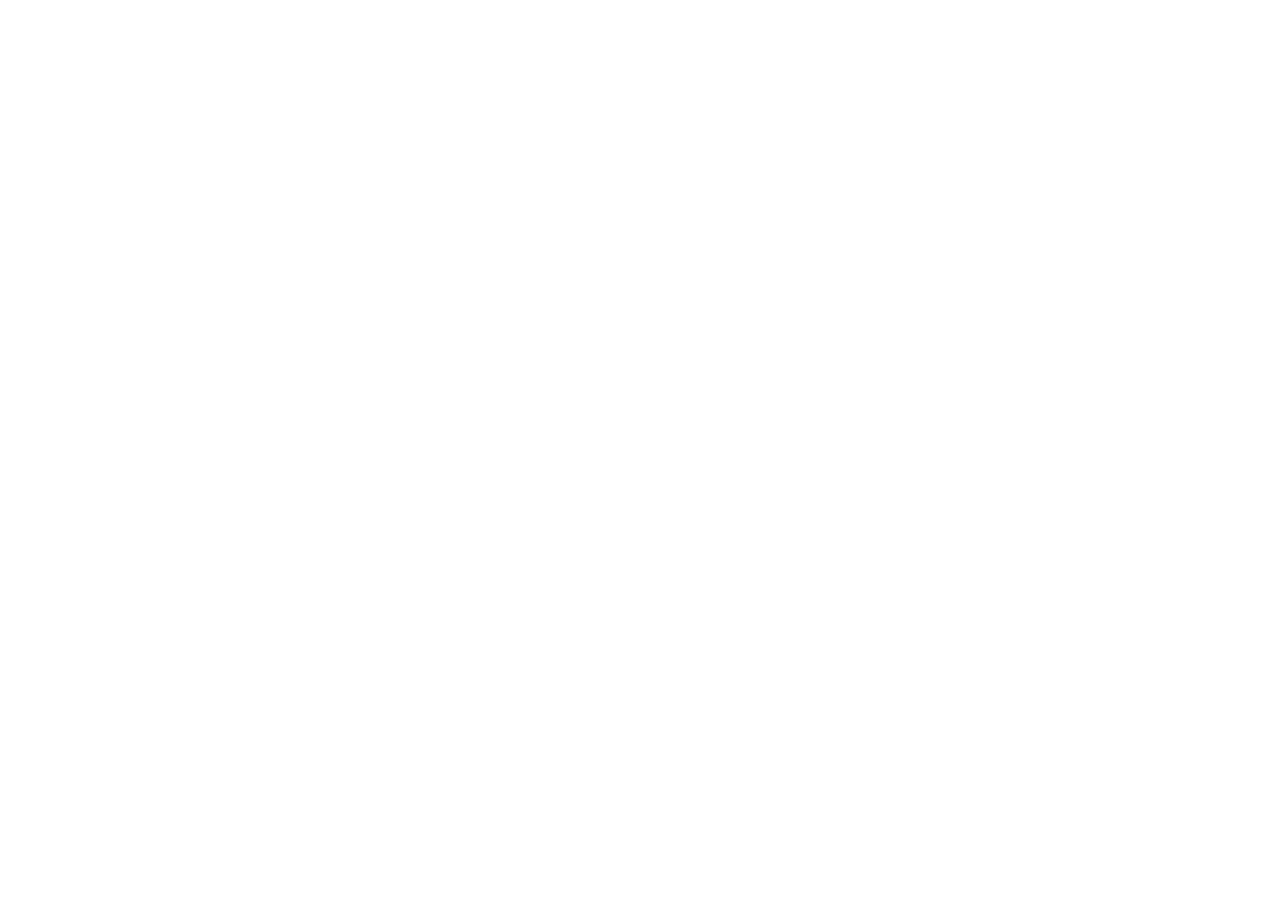
==== commit 2cac250e: "Final" ====
--- a/index.html
+++ b/index.html
@@ -2,17 +2,13 @@
 <html lang="en">
 <head>
     <meta charset="UTF-8">
-    <title>HW14</title>
+    <meta http-equiv="X-UA-Compatible" content="IE=edge">
+    <meta name="viewport" content="width=device-width, initial-scale=1.0">
+    <title>HomeWork</title>
     <link rel="stylesheet" href="./css/style.css">
+    <link rel="stylesheet" href="./css/media.css">
 </head>
 <body>
-    <div class="car_wrap">
-        <div class="blinker"></div>
-        <img src="./img/car.png" class="fire_car">
-        <img src="./img/wheel.png" class="fire_wheel1">
-        <img src="./img/wheel.png" class="fire_wheel2">
-    </div>
-
 
 </body>
 </html>